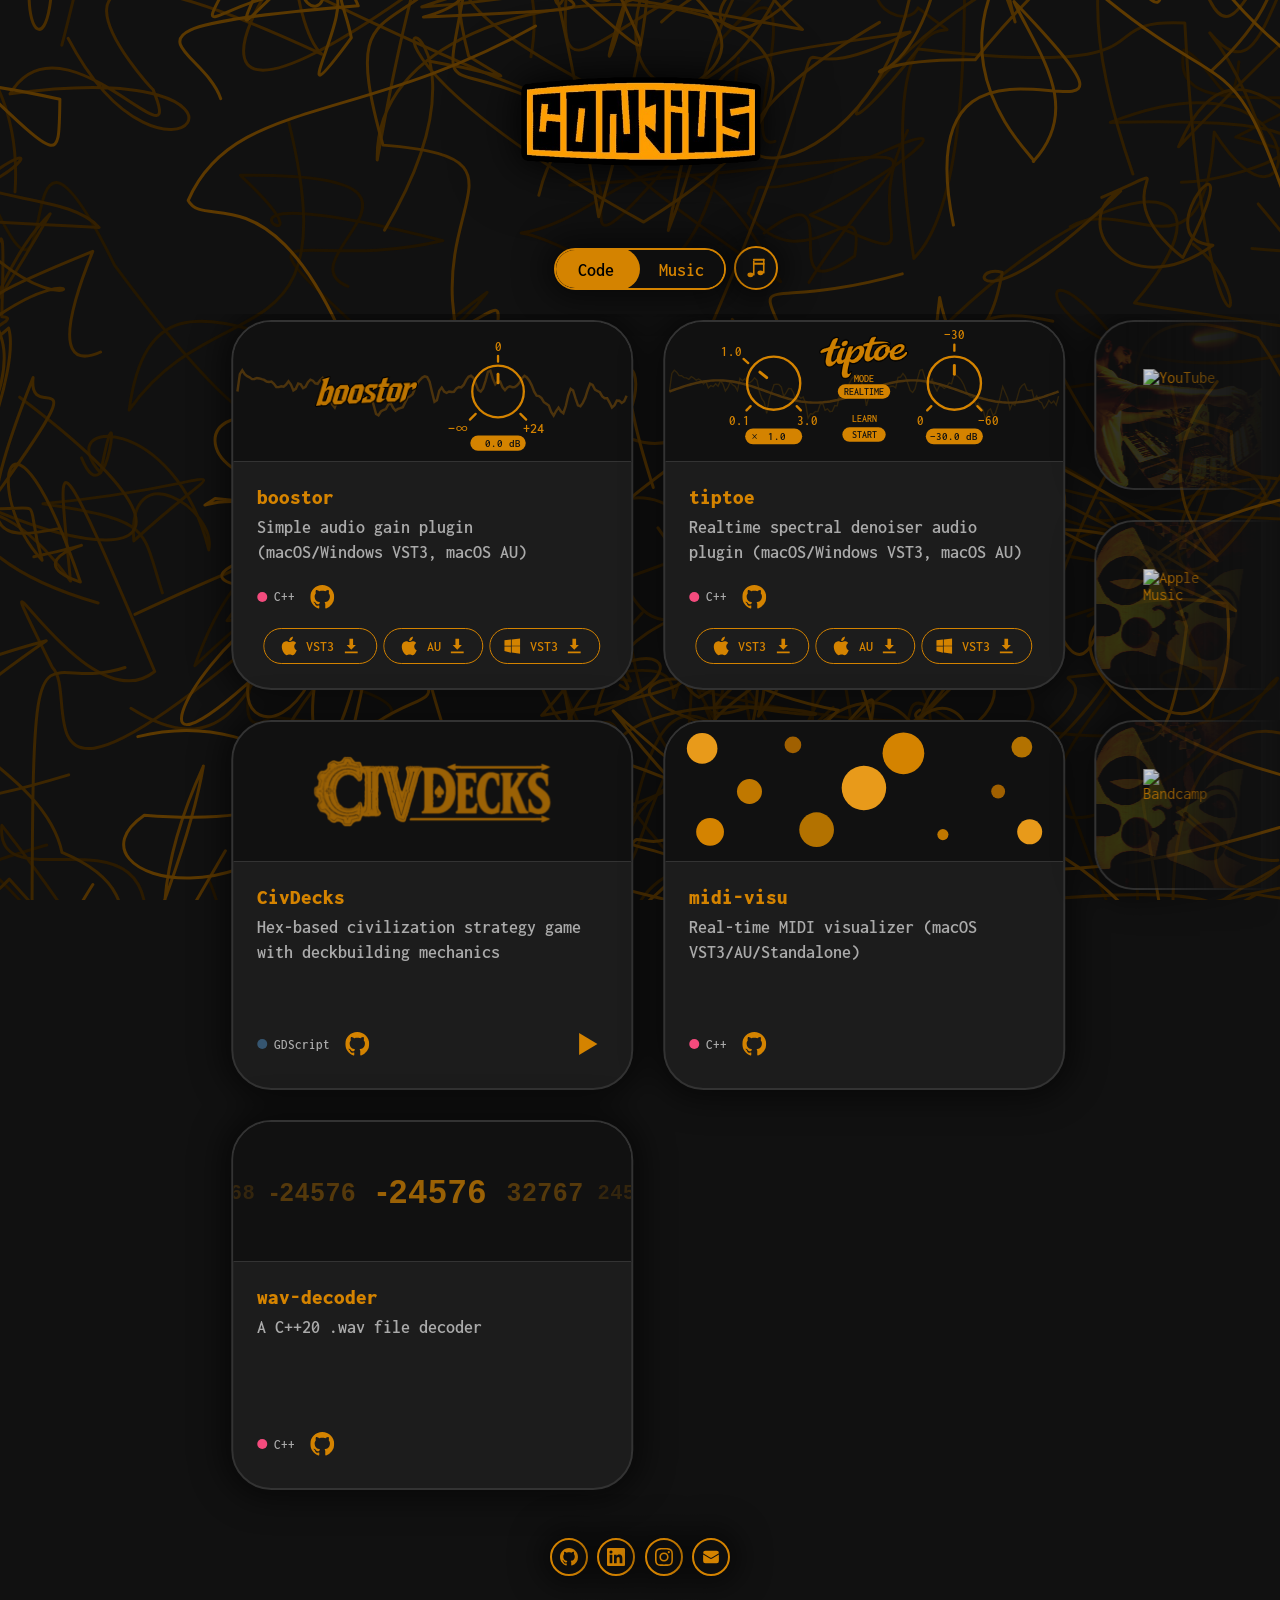
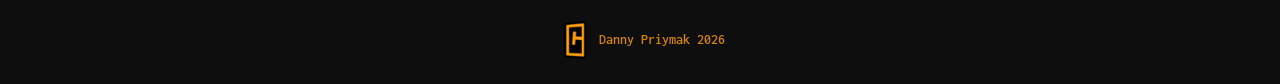
==== index.html @ 79f5fa82 "tiptoe card: logo up, MODE/LEARN pairs uniform smaller scale + ALL CAPS" ====
<!DOCTYPE html>
<html lang="en">
<head>
    <meta charset="UTF-8">
    <meta name="viewport" content="width=device-width, initial-scale=1.0">
    <title>Conjius</title>
    <link rel="preconnect" href="https://fonts.googleapis.com">
    <link rel="preconnect" href="https://fonts.gstatic.com" crossorigin>
    <link href="https://fonts.googleapis.com/css2?family=Inconsolata:wght@200;600&display=swap" rel="stylesheet">
    <link rel="stylesheet" href="style.css?v=196">
    <link rel="icon" href="favicon.ico" type="image/x-icon">
    <link rel="prefetch" href="art/a-weekend-in-june.jpg" as="image">
    <link rel="prefetch" href="art/this-guy-again.jpg" as="image">
    <link rel="prefetch" href="art/validation.jpg" as="image">
    <link rel="prefetch" href="art/the-alterglow.jpg" as="image">
</head>
<body>

    <!-- Audio player (self-hosted) -->

    <!-- Decorative background -->
    <div class="bg-art" aria-hidden="true">
        <canvas id="bg-canvas"></canvas>
    </div>

    <!-- Hero -->
    <header class="hero">
        <img src="img/conjius-avatar-transparent-bg.png" alt="Conjius" class="avatar">
    </header>

    <!-- Section Toggle -->
    <div class="toggle-row">
        <div class="toggle-gap" id="toggle-gap"></div>
        <div class="section-toggle" id="section-toggle">
            <button class="toggle-btn active" data-target="projects">Code</button>
            <button class="toggle-btn" data-target="music" style="padding-left:calc(1.25rem + 7px)">Music</button>
            <div class="toggle-dark-layer" id="toggle-dark-layer"><span>Code</span><span style="padding-left:7px">Music</span></div>
        </div>
        <div class="speaker-pill" id="speaker-pill">
            <button class="sp-icon" id="sp-icon" aria-label="Toggle player">
                <svg class="sp-note-icon" viewBox="0 0 24 24" fill="currentColor" stroke="none">
                    <ellipse cx="6.45" cy="18.85" rx="3" ry="2.3"/>
                    <ellipse cx="16.45" cy="16.85" rx="3" ry="2.3"/>
                    <rect x="8.95" y="4.85" width="1.6" height="14.5"/>
                    <rect x="18.95" y="2.85" width="1.6" height="14.5"/>
                    <rect x="8.95" y="2.85" width="11.6" height="2" rx="0.8"/>
                    <rect x="8.95" y="6.85" width="11.6" height="2" rx="0.8"/>
                </svg>
            </button>
            <div class="sp-controls">
                <div class="sp-art" id="sp-art">
                    <img id="sp-art-img" src="art/a-weekend-in-june.jpg" alt="" draggable="false">
                    <img id="sp-art-next" src="" alt="" class="sp-art-next" draggable="false">
                </div>
                <div class="sp-right">
                    <button class="sp-btn sp-close" id="sp-close" title="Close">
                        <svg width="12" height="12" viewBox="0 0 24 24" fill="none" stroke="currentColor" stroke-width="3" stroke-linecap="round"><line x1="4" y1="4" x2="20" y2="20"/><line x1="20" y1="4" x2="4" y2="20"/></svg>
                    </button>
                    <span class="sp-eq" id="sp-eq">
                        <span class="sp-eq-bar"></span>
                        <span class="sp-eq-bar"></span>
                        <span class="sp-eq-bar"></span>
                    </span>
                    <div class="sp-row sp-row-title">
                        <div class="sp-title-wrap" id="sp-title-wrap">
                            <span class="sp-title" id="sp-title">This Guy Again?</span>
                            <span class="sp-title sp-title-next" id="sp-title-next"></span>
                        </div>
                    </div>
                    <div class="sp-row sp-row-transport">
                        <button class="sp-btn sp-prev" id="sp-prev" title="Previous">
                            <svg width="34" height="34" viewBox="0 0 24 24" fill="currentColor"><path d="M6 6h2v12H6zm12 0l-8.5 6L18 18V6z"/></svg>
                        </button>
                        <button class="sp-btn sp-playpause" id="sp-playpause" title="Play/Pause">
                            <svg class="sp-play-icon" width="34" height="34" viewBox="0 0 24 24" fill="currentColor"><path d="M8 5v14l11-7z"/></svg>
                            <svg class="sp-pause-icon" width="34" height="34" viewBox="0 0 24 24" fill="currentColor" style="display:none"><path d="M6 19h4V5H6zm8-14v14h4V5z"/></svg>
                        </button>
                        <button class="sp-btn sp-next" id="sp-next" title="Next">
                            <svg width="34" height="34" viewBox="0 0 24 24" fill="currentColor"><path d="M6 18l8.5-6L6 6v12zM16 6v12h2V6h-2z"/></svg>
                        </button>
                    </div>
                    <div class="sp-row sp-row-volume">
                        <svg class="sp-vol-icon" id="sp-vol-icon-box" viewBox="0 0 24 24" fill="none" stroke="currentColor" stroke-width="2" stroke-linecap="round" stroke-linejoin="round" width="24" height="24">
                            <polygon points="11 5 6 9 2 9 2 15 6 15 11 19 11 5"/>
                            <line class="sp-x1" x1="23" y1="9" x2="17" y2="15"/>
                            <line class="sp-x2" x1="17" y1="9" x2="23" y2="15"/>
                            <path class="sp-wave1" d="M14.5 9.5a3.5 3.5 0 0 1 0 5"/>
                            <path class="sp-wave2" d="M17 7a7 7 0 0 1 0 10"/>
                            <path class="sp-wave3" d="M19.5 4.5a10.5 10.5 0 0 1 0 15"/>
                        </svg>
                        <div class="sp-slider" id="sp-slider">
                            <div class="sp-start-dot"></div>
                            <div class="sp-track-bg"></div>
                            <div class="sp-track-fill" id="sp-track-fill"></div>
                            <div class="sp-handle" id="sp-handle"></div>
                            <div class="sp-end-dot"></div>
                        </div>
                    </div>
                </div>
            </div>
        </div>
    </div>

    <div class="sections-fade" id="sections-fade">
    <div class="sections-wrapper" id="sections-wrapper">
    <div class="sections-track" id="sections-track">

    <!-- Projects (dynamically loaded from GitHub pinned repos) -->
    <section class="projects" id="projects-section">
        <div class="project-grid" id="projects-grid"></div>
    </section>

    <!-- Music & Videos -->
    <section class="music" id="music-section">
        <div class="project-grid">

            <a href="https://www.youtube.com/@conjius" target="_blank" rel="noopener" class="project-card">
                <div class="card-thumb card-thumb--icon"><img src="https://cdn.simpleicons.org/youtube/d48300" alt="YouTube" class="brand-icon"></div>
                <div class="project-info"><h3>YouTube</h3><p>Videos and live sets</p></div>
            </a>

            <a href="https://open.spotify.com/artist/0f9jIr7n3I2EvtdNce6JDB" target="_blank" rel="noopener" class="project-card">
                <div class="card-thumb card-thumb--icon"><img src="https://cdn.simpleicons.org/spotify/d48300" alt="Spotify" class="brand-icon"></div>
                <div class="project-info"><h3>Spotify</h3><p>Stream all releases</p></div>
            </a>

            <a href="https://music.apple.com/il/album/what-if-you-tried/1765325363" target="_blank" rel="noopener" class="project-card">
                <div class="card-thumb card-thumb--icon"><img src="https://cdn.simpleicons.org/applemusic/d48300" alt="Apple Music" class="brand-icon"></div>
                <div class="project-info"><h3>Apple Music</h3><p>Stream all releases</p></div>
            </a>

            <a href="https://music.youtube.com/channel/UC4XwLQrc3CT0jPac-w4WPxw" target="_blank" rel="noopener" class="project-card">
                <div class="card-thumb card-thumb--icon"><img src="https://cdn.simpleicons.org/youtubemusic/d48300" alt="YouTube Music" class="brand-icon"></div>
                <div class="project-info"><h3>YouTube Music</h3><p>Stream all releases</p></div>
            </a>

            <a href="https://conjius.bandcamp.com" target="_blank" rel="noopener" class="project-card">
                <div class="card-thumb card-thumb--icon"><img src="https://cdn.simpleicons.org/bandcamp/d48300" alt="Bandcamp" class="brand-icon"></div>
                <div class="project-info"><h3>Bandcamp</h3><p>Buy &amp; download</p></div>
            </a>

            <a href="https://www.soundcloud.com/conjius" target="_blank" rel="noopener" class="project-card">
                <div class="card-thumb card-thumb--icon"><img src="https://cdn.simpleicons.org/soundcloud/d48300" alt="SoundCloud" class="brand-icon"></div>
                <div class="project-info"><h3>SoundCloud</h3><p>Old B-Sides</p></div>
            </a>

        </div>
    </section>

    </div><!-- /sections-track -->
    </div><!-- /sections-wrapper -->
    </div><!-- /sections-fade -->

    <nav class="links footer-links">
            <a href="https://github.com/conjius-dp" target="_blank" rel="noopener" class="link-pill">
                <svg width="18" height="18" viewBox="0 0 24 24" fill="currentColor"><path d="M12 0C5.37 0 0 5.37 0 12c0 5.31 3.435 9.795 8.205 11.385.6.105.825-.255.825-.57 0-.285-.015-1.23-.015-2.235-3.015.555-3.795-.735-4.035-1.41-.135-.345-.72-1.41-1.23-1.695-.42-.225-1.02-.78-.015-.795.945-.015 1.62.87 1.845 1.23 1.08 1.815 2.805 1.305 3.495.99.105-.78.42-1.305.765-1.605-2.67-.3-5.46-1.335-5.46-5.925 0-1.305.465-2.385 1.23-3.225-.12-.3-.54-1.53.12-3.18 0 0 1.005-.315 3.3 1.23.96-.27 1.98-.405 3-.405s2.04.135 3 .405c2.295-1.56 3.3-1.23 3.3-1.23.66 1.65.24 2.88.12 3.18.765.84 1.23 1.905 1.23 3.225 0 4.605-2.805 5.625-5.475 5.925.435.375.81 1.095.81 2.22 0 1.605-.015 2.895-.015 3.3 0 .315.225.69.825.57A12.02 12.02 0 0024 12c0-6.63-5.37-12-12-12z"/></svg>
            </a>
            <a href="https://www.linkedin.com/in/danny-priymak-7a8138172/" target="_blank" rel="noopener" class="link-pill">
                <svg width="18" height="18" viewBox="0 0 24 24" fill="currentColor"><path d="M20.447 20.452h-3.554v-5.569c0-1.328-.027-3.037-1.852-3.037-1.853 0-2.136 1.445-2.136 2.939v5.667H9.351V9h3.414v1.561h.046c.477-.9 1.637-1.85 3.37-1.85 3.601 0 4.267 2.37 4.267 5.455v6.286zM5.337 7.433a2.062 2.062 0 01-2.063-2.065 2.064 2.064 0 112.063 2.065zm1.782 13.019H3.555V9h3.564v11.452zM22.225 0H1.771C.792 0 0 .774 0 1.729v20.542C0 23.227.792 24 1.771 24h20.451C23.2 24 24 23.227 24 22.271V1.729C24 .774 23.2 0 22.222 0h.003z"/></svg>
            </a>
            <a href="https://instagram.com/conjius" target="_blank" rel="noopener" class="link-pill">
                <svg width="18" height="18" viewBox="0 0 24 24" fill="currentColor"><path d="M12 2.163c3.204 0 3.584.012 4.85.07 3.252.148 4.771 1.691 4.919 4.919.058 1.265.069 1.645.069 4.849 0 3.205-.012 3.584-.069 4.849-.149 3.225-1.664 4.771-4.919 4.919-1.266.058-1.644.07-4.85.07-3.204 0-3.584-.012-4.849-.07-3.26-.149-4.771-1.699-4.919-4.92-.058-1.265-.07-1.644-.07-4.849 0-3.204.013-3.583.07-4.849.149-3.227 1.664-4.771 4.919-4.919 1.266-.057 1.645-.069 4.849-.069zM12 0C8.741 0 8.333.014 7.053.072 2.695.272.273 2.69.073 7.052.014 8.333 0 8.741 0 12c0 3.259.014 3.668.072 4.948.2 4.358 2.618 6.78 6.98 6.98C8.333 23.986 8.741 24 12 24c3.259 0 3.668-.014 4.948-.072 4.354-.2 6.782-2.618 6.979-6.98.059-1.28.073-1.689.073-4.948 0-3.259-.014-3.667-.072-4.947-.196-4.354-2.617-6.78-6.979-6.98C15.668.014 15.259 0 12 0zm0 5.838a6.162 6.162 0 100 12.324 6.162 6.162 0 000-12.324zM12 16a4 4 0 110-8 4 4 0 010 8zm6.406-11.845a1.44 1.44 0 100 2.881 1.44 1.44 0 000-2.881z"/></svg>
            </a>
            <a href="mailto:dannypriymak@gmail.com" class="link-pill">
                <svg width="18" height="18" viewBox="0 0 24 24" fill="currentColor"><path d="M1.5 8.67v8.58a3 3 0 003 3h15a3 3 0 003-3V8.67l-8.928 5.493a3 3 0 01-3.144 0L1.5 8.67z"/><path d="M22.5 6.908V6.75a3 3 0 00-3-3h-15a3 3 0 00-3 3v.158l9.714 5.978a1.5 1.5 0 001.572 0L22.5 6.908z"/></svg>
            </a>
        </nav>

    <footer>
        <div class="footer-brand"><img src="favicon.ico" alt="" class="footer-logo"><span class="footer-text">Danny Priymak 2026</span></div>
    </footer>

    <script>
    // Mobile detection: touch device with share API support
    window._isMobile = ('ontouchstart' in window || navigator.maxTouchPoints > 0) && !!navigator.share;

    // Share handler — track touch start/end to distinguish tap vs swipe
    var _shareTouchStart = null;
    document.addEventListener('touchstart', function(e) {
        var btn = e.target.closest('.share-btn');
        if (btn) {
            _shareTouchStart = { x: e.touches[0].clientX, y: e.touches[0].clientY };
        } else {
            _shareTouchStart = null;
        }
    }, { passive: true });

    document.addEventListener('touchend', function(e) {
        if (!_shareTouchStart) return;
        var btn = e.target.closest('.share-btn');
        if (!btn) { _shareTouchStart = null; return; }
        var end = e.changedTouches[0];
        var dx = Math.abs(end.clientX - _shareTouchStart.x);
        var dy = Math.abs(end.clientY - _shareTouchStart.y);
        _shareTouchStart = null;
        // If finger moved more than 10px, it's a swipe — let scroll happen
        if (dx > 10 || dy > 10) return;
        e.preventDefault();
        btn.classList.add('tapped');
        setTimeout(function() { btn.classList.remove('tapped'); }, 200);
        var url = btn.getAttribute('data-url');
        var name = btn.getAttribute('data-name');
        var format = btn.getAttribute('data-format');
        var isWindows = format.indexOf('Windows') !== -1;
        var platform = isWindows ? 'Windows' : 'macOS';
        var pluginFormat = isWindows ? format.replace('Windows ', '') : format;
        navigator.share({
            title: name + ' ' + pluginFormat + ' for ' + platform,
            text: 'Check out the ' + name + ' audio ' + pluginFormat + ' plugin for ' + platform,
            url: url
        }).catch(function() {});
    }, { passive: false });

    var GH_USER = 'conjius-dp';
    var GH_ICON = '<svg width="28" height="28" viewBox="0 0 24 24" fill="currentColor"><path d="M12 0C5.37 0 0 5.37 0 12c0 5.31 3.435 9.795 8.205 11.385.6.105.825-.255.825-.57 0-.285-.015-1.23-.015-2.235-3.015.555-3.795-.735-4.035-1.41-.135-.345-.72-1.41-1.23-1.695-.42-.225-1.02-.78-.015-.795.945-.015 1.62.87 1.845 1.23 1.08 1.815 2.805 1.305 3.495.99.105-.78.42-1.305.765-1.605-2.67-.3-5.46-1.335-5.46-5.925 0-1.305.465-2.385 1.23-3.225-.12-.3-.54-1.53.12-3.18 0 0 1.005-.315 3.3 1.23.96-.27 1.98-.405 3-.405s2.04.135 3 .405c2.295-1.56 3.3-1.23 3.3-1.23.66 1.65.24 2.88.12 3.18.765.84 1.23 1.905 1.23 3.225 0 4.605-2.805 5.625-5.475 5.925.435.375.81 1.095.81 2.22 0 1.605-.015 2.895-.015 3.3 0 .315.225.69.825.57A12.02 12.02 0 0024 12c0-6.63-5.37-12-12-12z"/></svg>';
    var DEMO_ICON = '<svg width="28" height="28" viewBox="0 0 24 24" fill="currentColor"><path d="M14 3v2h3.59l-9.83 9.83 1.41 1.41L19 6.41V10h2V3h-7zM5 5a2 2 0 00-2 2v12a2 2 0 002 2h12a2 2 0 002-2v-7h-2v7H5V7h7V5H5z"/></svg>';

    var LANG_COLORS = {
        'C++': '#f34b7d', 'GDScript': '#355570', 'Python': '#3572A5',
        'JavaScript': '#f1e05a', 'TypeScript': '#3178c6', 'Rust': '#dea584',
        'Go': '#00ADD8', 'Java': '#b07219', 'C#': '#178600', 'HTML': '#e34c26',
        'CSS': '#563d7c', 'Shell': '#89e051', 'Swift': '#F05138'
    };

    // custom SVG thumbnails for repos that don't have a social image
    var CUSTOM_THUMBS = {
        'CivDecks': '<div class="card-thumb" style="background:#111"><img class="civdecks-logo" src="img/logo-civdecks.png" alt="CivDecks" style="width:60%;height:auto;object-fit:contain"></div>',
        'wav-decoder': '<div class="card-thumb"><svg class="wav-decoder-svg" viewBox="0 0 400 200" preserveAspectRatio="xMidYMid slice" xmlns="http://www.w3.org/2000/svg"><rect x="-200" y="-200" width="800" height="600" fill="#111"/><g class="wav-numbers"></g></svg></div>',
        'midi-visu': '<div class="card-thumb"><svg class="midi-visu-svg" viewBox="0 0 500 200" xmlns="http://www.w3.org/2000/svg" style="opacity:0;transition:opacity 0.3s ease"><rect width="500" height="200" fill="#111"/><circle cx="45" cy="38" r="22" fill="#e89a1a"/><circle cx="160" cy="33" r="12" fill="#a06000"/><circle cx="300" cy="45" r="30" fill="#d48300"/><circle cx="450" cy="36" r="15" fill="#b37200"/><circle cx="105" cy="100" r="18" fill="#c07800"/><circle cx="250" cy="95" r="32" fill="#e89a1a"/><circle cx="420" cy="100" r="10" fill="#a06000"/><circle cx="55" cy="158" r="20" fill="#d48300"/><circle cx="190" cy="155" r="25" fill="#b37200"/><circle cx="350" cy="162" r="8" fill="#c07800"/><circle cx="460" cy="158" r="18" fill="#e89a1a"/></svg></div>',
        'boostor': '<div class="card-thumb"><svg viewBox="0 0 570 200" xmlns="http://www.w3.org/2000/svg"><rect width="570" height="200" fill="#111"/><g opacity="0.3"><path id="boostor-wave-noisy" d="" fill="none" stroke="#d48300" stroke-width="3.5"/></g><image href="img/boostor-logo.png" x="114" y="75" width="152" height="50" preserveAspectRatio="xMidYMid meet"/><g transform="translate(380,100) scale(0.825)"><circle cx="0" cy="0" r="45" fill="none" stroke="#d48300" stroke-width="4"/><g id="boostor-ind" class="knob-indicator" style="transform-origin:0 0;transform:rotate(180deg)"><line x1="0" y1="15" x2="0" y2="30" stroke="#d48300" stroke-width="5" stroke-linecap="round"/></g><line x1="-39" y1="39" x2="-49" y2="49" stroke="#d48300" stroke-width="4" stroke-linecap="round"/><line x1="39" y1="39" x2="49" y2="49" stroke="#d48300" stroke-width="4" stroke-linecap="round"/><line x1="0" y1="-52" x2="0" y2="-62" stroke="#d48300" stroke-width="4" stroke-linecap="round"/><text x="-75" y="72" text-anchor="end" dominant-baseline="auto" fill="#d48300" font-family="Inconsolata,monospace" font-size="24" font-weight="600">\u2212</text><text x="-74" y="74" text-anchor="start" dominant-baseline="auto" fill="#d48300" font-family="Inconsolata,monospace" font-size="40" font-weight="300" transform="translate(0,74) scale(1,0.83) translate(0,-74)">\u221e</text><text x="62" y="72" text-anchor="middle" dominant-baseline="auto" fill="#d48300" font-family="Inconsolata,monospace" font-size="24" font-weight="600">+24</text><text x="0" y="-70" text-anchor="middle" dominant-baseline="auto" fill="#d48300" font-family="Inconsolata,monospace" font-size="22" font-weight="600">0</text><g transform="translate(0,90) scale(0.833) translate(0,-76)"><rect class="knob-pill" x="-58" y="60" width="116" height="32" rx="16" ry="16" fill="#d48300"/><text id="boostor-sign" x="-46" y="76" text-anchor="start" dominant-baseline="central" fill="#111" font-family="Inconsolata,monospace" font-size="22" font-weight="600">+</text><text id="boostor-val" x="-28" y="76" text-anchor="start" dominant-baseline="central" fill="#111" font-family="Inconsolata,monospace" font-size="22" font-weight="600">0.0</text><text x="48" y="76" text-anchor="end" dominant-baseline="central" fill="#111" font-family="Inconsolata,monospace" font-size="22" font-weight="600">dB</text></g></g></svg></div>',
        'tiptoe': (function() {
            // Wider viewBox to match card aspect ratio (~2.85:1) so content fills edge to edge
            var vw = 570, vh = 200;
            var pts = 160, x0 = 5, x1 = 565, w = x1 - x0, cy = 100, amp = 16;
            var noisy = 'M', clean = 'M';
            for (var i = 0; i <= pts; i++) {
                var t = i / pts;
                var x = (x0 + t * w).toFixed(1);
                var s = Math.sin(t * Math.PI * 4) * amp;
                clean += (i ? ' L' : '') + x + ',' + (cy - s).toFixed(1);
                var n = s + Math.sin(t*Math.PI*9.3)*amp*0.5 + Math.sin(t*Math.PI*14)*amp*0.6 + Math.sin(t*Math.PI*22)*amp*0.4 + Math.sin(t*Math.PI*31)*amp*0.35 + Math.sin(t*Math.PI*38)*amp*0.3 + Math.sin(t*Math.PI*47)*amp*0.24 + Math.sin(t*Math.PI*54)*amp*0.2 + Math.sin(t*Math.PI*66)*amp*0.16 + Math.sin(t*Math.PI*78)*amp*0.14 + Math.sin(t*Math.PI*93)*amp*0.1 + Math.sin(t*Math.PI*110)*amp*0.08 + Math.sin(t*Math.PI*134)*amp*0.12 + Math.sin(t*Math.PI*157)*amp*0.1 + Math.sin(t*Math.PI*189)*amp*0.09 + Math.sin(t*Math.PI*223)*amp*0.07 + Math.sin(t*Math.PI*271)*amp*0.06 + Math.sin(t*Math.PI*320)*amp*0.05;
                noisy += (i ? ' L' : '') + x + ',' + (cy - n).toFixed(1);
            }
            // Tick line helper — compute (x,y) at a given knob angle in degrees
            // angle 0 = straight down, clockwise. Returns inner→outer line coords.
            function tickLine(angleDeg, r1, r2) {
                var rad = angleDeg * Math.PI / 180;
                var sx = -Math.sin(rad), cy2 = Math.cos(rad);
                return 'x1="' + (sx*r1).toFixed(0) + '" y1="' + (cy2*r1).toFixed(0) + '" x2="' + (sx*r2).toFixed(0) + '" y2="' + (cy2*r2).toFixed(0) + '"';
            }
            function tickText(angleDeg, r, label, anchor, dx, dy) {
                var rad = angleDeg * Math.PI / 180;
                var tx = -Math.sin(rad) * r + (dx || 0), ty = Math.cos(rad) * r + (dy || 0);
                return '<text x="' + tx.toFixed(0) + '" y="' + (ty + 6).toFixed(0) + '" text-anchor="' + (anchor || 'middle') + '" fill="#d48300" font-family="Inconsolata,monospace" font-size="22" font-weight="600">' + label + '</text>';
            }
            // Sensitivity knob — ticks at 45° (min 0.1), 315° (max 3.0),
            // and ~128.7° (1.0 default). The mid-tick angle is derived from
            // the new range: (1.0 - 0.1) / (3.0 - 0.1) = 0.3103 → knob
            // angle 45 + 0.3103 * 270 ≈ 128.8°.
            var sensMidAngle = 45 + ((1.0 - 0.1) / (3.0 - 0.1)) * 270;
            var threshKnob = '<g transform="translate(155,88) scale(0.85)">' +
                '<circle cx="0" cy="0" r="45" fill="none" stroke="#d48300" stroke-width="4"/>' +
                '<g id="tiptoe-thresh-ind" class="knob-indicator" style="transform-origin:0 0;transform:rotate(' + sensMidAngle.toFixed(1) + 'deg)">' +
                    '<line x1="0" y1="15" x2="0" y2="30" stroke="#d48300" stroke-width="5" stroke-linecap="round"/>' +
                '</g>' +
                '<line ' + tickLine(45, 55, 65) + ' stroke="#d48300" stroke-width="4" stroke-linecap="round"/>' +
                '<line ' + tickLine(315, 55, 65) + ' stroke="#d48300" stroke-width="4" stroke-linecap="round"/>' +
                '<line ' + tickLine(sensMidAngle, 55, 65) + ' stroke="#d48300" stroke-width="4" stroke-linecap="round"/>' +
                tickText(45, 80, '0.1', 'middle', 0, 8) +
                tickText(315, 80, '3.0', 'middle', 0, 8) +
                tickText(sensMidAngle, 80, '1.0', 'start', -28, -2) +
                '<g transform="translate(0,90) scale(0.833) translate(0,-76)">' +
                    '<rect class="knob-pill" x="-58" y="60" width="116" height="32" rx="16" ry="16" fill="#d48300"/>' +
                    '<text x="-46" y="76" text-anchor="start" dominant-baseline="central" fill="#111" font-family="Inconsolata,monospace" font-size="28" font-weight="300">\u00d7</text>' +
                    '<text id="tiptoe-thresh-val" x="6" y="76" text-anchor="middle" dominant-baseline="central" fill="#111" font-family="Inconsolata,monospace" font-size="22" font-weight="600">1.0</text>' +
                '</g>' +
            '</g>';
            // Reduction knob — inverted direction. Ticks at 45° (leftmost = 0,
            // no reduction), 315° (rightmost = -60, max reduction),
            // 180° (-30 default/mid). "Turn right to cut more".
            var reducKnob = '<g transform="translate(415,88) scale(0.85)">' +
                '<circle cx="0" cy="0" r="45" fill="none" stroke="#d48300" stroke-width="4"/>' +
                '<g id="tiptoe-reduc-ind" class="knob-indicator" style="transform-origin:0 0;transform:rotate(180deg)">' +
                    '<line x1="0" y1="15" x2="0" y2="30" stroke="#d48300" stroke-width="5" stroke-linecap="round"/>' +
                '</g>' +
                '<line ' + tickLine(45, 55, 65) + ' stroke="#d48300" stroke-width="4" stroke-linecap="round"/>' +
                '<line ' + tickLine(315, 55, 65) + ' stroke="#d48300" stroke-width="4" stroke-linecap="round"/>' +
                '<line ' + tickLine(180, 55, 65) + ' stroke="#d48300" stroke-width="4" stroke-linecap="round"/>' +
                tickText(45, 80, '0', 'middle', 0, 8) +
                tickText(315, 80, '\u221260', 'middle', 0, 8) +
                tickText(180, 80, '\u221230', 'middle') +
                '<g transform="translate(0,90) scale(0.833) translate(0,-76)">' +
                    '<rect class="knob-pill" x="-58" y="60" width="116" height="32" rx="16" ry="16" fill="#d48300"/>' +
                    '<text id="tiptoe-reduc-val" x="0" y="76" text-anchor="middle" dominant-baseline="central" fill="#111" font-family="Inconsolata,monospace" font-size="22" font-weight="600">\u221230.0 dB</text>' +
                '</g>' +
            '</g>';
            // Mode label + pill — above the Learn pair, matches the in-plugin
            // MODE button (toggles Realtime ↔ HQ; Realtime is the default).
            var modePill = '<g transform="translate(285,100) scale(0.65)">' +
                '<text x="0" y="-22" text-anchor="middle" dominant-baseline="auto" fill="#d48300" font-family="Inconsolata,monospace" font-size="22" font-weight="600">MODE</text>' +
                '<rect x="-58" y="-16" width="116" height="32" rx="16" ry="16" fill="#d48300"/>' +
                '<text x="0" y="0" text-anchor="middle" dominant-baseline="central" fill="#111" font-family="Inconsolata,monospace" font-size="22" font-weight="600">REALTIME</text>' +
            '</g>';
            // Learn label + Start pill — centered between knobs, near bottom.
            // Includes hidden overlay elements for the hover cycle: "Learning..." + Stop pill.
            var learnPill = '<g transform="translate(285,162) scale(0.65)">' +
                // Learn / Learning text pair
                '<text id="tiptoe-learn-text" x="0" y="-28" text-anchor="middle" dominant-baseline="auto" fill="#d48300" font-family="Inconsolata,monospace" font-size="22" font-weight="600">LEARN</text>' +
                '<text id="tiptoe-learning-text" x="-12" y="-28" text-anchor="middle" dominant-baseline="auto" fill="#d48300" font-family="Inconsolata,monospace" font-size="22" font-weight="600" opacity="0">LEARNING</text>' +
                // Three animated dots
                '<text id="tiptoe-dot-0" x="36" y="-28" text-anchor="start" dominant-baseline="auto" fill="#d48300" font-family="Inconsolata,monospace" font-size="22" font-weight="600" opacity="0">.</text>' +
                '<text id="tiptoe-dot-1" x="41" y="-28" text-anchor="start" dominant-baseline="auto" fill="#d48300" font-family="Inconsolata,monospace" font-size="22" font-weight="600" opacity="0">.</text>' +
                '<text id="tiptoe-dot-2" x="46" y="-28" text-anchor="start" dominant-baseline="auto" fill="#d48300" font-family="Inconsolata,monospace" font-size="22" font-weight="600" opacity="0">.</text>' +
                // Button background: filled pill (Start) + outlined pill (Stop, hidden by default)
                '<rect id="tiptoe-pill-fill" class="knob-pill" x="-48" y="-16" width="96" height="32" rx="16" ry="16" fill="#d48300"/>' +
                '<rect id="tiptoe-pill-stroke" x="-47" y="-15" width="94" height="30" rx="15" ry="15" fill="none" stroke="#d48300" stroke-width="2.5" opacity="0"/>' +
                // Button text: Start (default) + Stop (hidden by default)
                '<text id="tiptoe-start-text" x="0" y="0" text-anchor="middle" dominant-baseline="central" fill="#111" font-family="Inconsolata,monospace" font-size="22" font-weight="600">START</text>' +
                '<text id="tiptoe-stop-text" x="0" y="0" text-anchor="middle" dominant-baseline="central" fill="#d48300" font-family="Inconsolata,monospace" font-size="22" font-weight="600" opacity="0">STOP</text>' +
            '</g>';
            // Title logo — static, drawn on top of everything (no animation)
            var titleImg = '<image href="img/tiptoe-logo.png" x="215" y="12" width="140" height="75" preserveAspectRatio="xMidYMid meet"/>';
            var svg = '<div class="card-thumb"><svg viewBox="0 0 ' + vw + ' ' + vh + '" xmlns="http://www.w3.org/2000/svg">' +
                '<rect width="' + vw + '" height="' + vh + '" fill="#111"/>' +
                '<g opacity="0.3"><path class="tiptoe-noisy" d="' + noisy + '" fill="none" stroke="#7a5200" stroke-width="2"/>' +
                '<path class="tiptoe-clean" d="' + clean + '" fill="none" stroke="#d48300" stroke-width="3.5"/></g>' +
                threshKnob + learnPill + reducKnob + modePill + titleImg +
            '</svg></div>';
            return svg;
        })()
    };

    // swipe system: progress 0 = code, 1 = music
    var progress = 0;
    var track = document.getElementById('sections-track');
    var toggle = document.getElementById('section-toggle');
    var togglePill = toggle.querySelector('::before'); // driven via style
    var btns = document.querySelectorAll('.toggle-btn');
    var wrapper = document.getElementById('sections-wrapper');
    var animFrame = null;
    var scrollCoasting = false;
    var coastStoppedFast = false;

    // stop scroll coasting on any touch or click; remember if it was fast
    document.addEventListener('touchstart', function() {
        coastStoppedFast = scrollCoasting;
        scrollCoasting = false;
    }, true);
    document.addEventListener('mousedown', function() {
        coastStoppedFast = scrollCoasting;
        scrollCoasting = false;
    }, true);
    // block link clicks if coast was stopped by this tap
    document.addEventListener('click', function(e) {
        if (coastStoppedFast && e.target.closest('a')) {
            e.preventDefault();
            e.stopPropagation();
            coastStoppedFast = false;
        }
    }, true);

    var PEEK = 0.9; // percentage of track width to peek — centers grid gap on screen

    var darkLayer = document.getElementById('toggle-dark-layer');
    var speakerPill = document.getElementById('speaker-pill');

    // Position speaker pill right of toggle with card-gap spacing
    function positionSpeakerPill() {
        if (speakerPill.classList.contains('open') || speakerPill.classList.contains('phase-move') || speakerPill.classList.contains('phase-center') || speakerPill.classList.contains('phase-expand')) return;
        var toggleRect = toggle.getBoundingClientRect();
        var rowRect = toggle.parentElement.getBoundingClientRect();
        var cardGap = parseFloat(getComputedStyle(document.documentElement).getPropertyValue('--card-gap')) || 30;
        var gap = window.innerWidth > 600 ? cardGap / 4 : cardGap / 2;
        var left = toggleRect.right - rowRect.left + gap;
        speakerPill.style.left = left + 'px';
    }
    positionSpeakerPill();
    window.addEventListener('resize', positionSpeakerPill);

    var pendingSeek = true; // shared seek flag for mobile first-play fix

    // Speaker pill open/close + volume slider
    (function() {
        var pill = document.getElementById('speaker-pill');
        var icon = document.getElementById('sp-icon');
        var slider = document.getElementById('sp-slider');
        var fill = document.getElementById('sp-track-fill');
        var handle = document.getElementById('sp-handle');
        var volSvg = pill.querySelector('.sp-vol-icon');
        var x1 = volSvg.querySelector('.sp-x1');
        var x2 = volSvg.querySelector('.sp-x2');
        var wave1 = volSvg.querySelector('.sp-wave1');
        var wave2 = volSvg.querySelector('.sp-wave2');
        var wave3 = volSvg.querySelector('.sp-wave3');
        var volume = 0;
        var hasUnmuted = false;
        var prevVolume = 0.5;

        function setVolume(v) {
            volume = Math.max(0, Math.min(1, v));
            if (volume > 0) prevVolume = volume;
            var pct = (volume * 100).toFixed(1) + '%';
            fill.style.width = pct;
            handle.style.left = pct;
            var isMute = volume === 0;
            x1.style.opacity = isMute ? '1' : '0';
            x2.style.opacity = isMute ? '1' : '0';
            wave1.style.opacity = volume > 0 ? '1' : '0';
            wave2.style.opacity = volume > 0.33 ? '1' : '0';
            wave3.style.opacity = volume > 0.66 ? '1' : '0';
        }

        // stop all pointer events from bubbling to the toggle drag system
        pill.addEventListener('pointerdown', function(e) { e.stopPropagation(); });
        pill.addEventListener('pointermove', function(e) { e.stopPropagation(); });
        pill.addEventListener('pointerup', function(e) { e.stopPropagation(); });

        var toggleGap = document.getElementById('toggle-gap');
        var toggleRow = pill.closest('.toggle-row');

        var savedLeft = '';
        var pillAnimating = false;

        // Measure pill width once based on longest title, cache it
        var pillFixedWidth = 0;
        function measurePillWidth() {
            if (!pill.classList.contains('open')) return;
            if (pillFixedWidth > 0) {
                pill.style.setProperty('--pill-w', pillFixedWidth + 'px');
                return;
            }
            var titleWrap = document.getElementById('sp-title-wrap');
            var rightEl = pill.querySelector('.sp-right');
            var origText = titleEl.textContent;
            // Temporarily widen and hide art to measure right section
            pill.style.setProperty('--pill-w', '9999px');
            pill.style.setProperty('--art-size', '0px');
            pill.offsetWidth;
            // Find widest title
            var maxTitleW = 0;
            for (var i = 0; i < tracks.length; i++) {
                titleEl.textContent = tracks[i].title;
                pill.offsetWidth;
                var tw = titleWrap.scrollWidth;
                if (tw > maxTitleW) maxTitleW = tw;
            }
            titleEl.textContent = origText;
            pill.offsetWidth;
            // Measure right section height
            var rightH = rightEl.offsetHeight;
            var artSize = rightH;
            pill.style.setProperty('--art-size', artSize + 'px');
            // right section: max title + padding(20*2) + close btn(28) + border(4)
            var rightW = Math.max(160, maxTitleW + 20 + 20 + 28 + 4);
            pillFixedWidth = rightW + artSize;
            // Desktop: widen box by 1.2x for breathing room
            if (window.innerWidth > 600) pillFixedWidth = Math.round(pillFixedWidth * 1.2);
            pill.style.setProperty('--pill-w', pillFixedWidth + 'px');
        }

        function pillOpen(skipPlay) {
            if (pillAnimating || pill.classList.contains('open')) return;
            pillAnimating = true;
            savedLeft = pill.style.left;

            // spacing = gap between pill bottom and toggle top (matches toggle-row margins)
            var spacing = 24;
            var toggleEl = document.getElementById('section-toggle');
            var toggleH = toggleEl.offsetHeight;
            // Measure open pill height
            pill.classList.add('open');
            measurePillWidth();
            var openH = pill.offsetHeight;
            pill.classList.remove('open');
            pill.offsetWidth;
            // Gap = pill height + spacing below pill
            // Pill sits flush at gap top so tagline↔pill = toggle-row top margin (24px)
            var gapH = openH + spacing;
            toggleGap.style.setProperty('--gap-h', gapH + 'px');

            // upY positions pill top at gap top (bottom:0 is at toggle-row bottom)
            // toggle-row bottom to gap top = gapH + toggleH, minus openH for pill top
            var upY = toggleH + spacing;
            // For the circle phase, center it vertically in the gap
            var closedH = pill.offsetHeight;
            var upYCircle = toggleH + gapH / 2 - closedH / 2;

            // Phase 1: grow gap + move circle to top of gap
            pill.classList.add('phase-move');
            toggleGap.classList.add('expanding');
            pill.style.transform = 'translateY(-' + upYCircle + 'px)';

            // Phase 2: slide to center horizontally
            setTimeout(function() {
                pill.classList.remove('phase-move');
                pill.classList.add('phase-center');
                pill.style.left = '50%';
                pill.style.transform = 'translate(-50%, -' + upYCircle + 'px)';

                // Phase 3: expand pill (width, height, and Y adjust)
                setTimeout(function() {
                    pill.classList.remove('phase-center');
                    pill.classList.add('phase-expand');
                    pill.style.height = openH + 'px';
                    pill.style.transform = 'translate(-50%, -' + upY + 'px)';
                    pill.classList.add('open');
                    measurePillWidth();
                    if (!skipPlay) {
                        // Open = unmute + play
                        if (!hasUnmuted) { hasUnmuted = true; setVolume(0.5); }
                        else { setVolume(prevVolume); }
                        audioIsPlaying = true;
                        pendingSeek = true;
                        var startInterval = trackIntervals[currentTrack];
                        if (startInterval && startInterval.start) audio.currentTime = startInterval.start / 1000;
                        audio.play();
                    } else {
                        if (!hasUnmuted) { hasUnmuted = true; setVolume(0.5); }
                        else { setVolume(prevVolume); }
                        updatePlayPauseIcon();
                    }
                    setTimeout(function() {
                        pill.classList.remove('phase-expand');
                        pill.style.height = '';
                        pillAnimating = false;
                    }, 350);
                }, 280);
            }, 280);
        }

        // Expose for hash route
        window._pillOpenPaused = function() { pillOpen(true); };

        function pillClose() {
            if (pillAnimating || !pill.classList.contains('open')) return;
            pillAnimating = true;
            // Close = pause + mute
            audio.pause();
            audioIsPlaying = false;
            setVolume(0);
            document.title = 'Conjius';
            updatePlayPauseIcon();

            var spacing = 24;
            var toggleEl = document.getElementById('section-toggle');
            var toggleH = toggleEl.offsetHeight;
            var openH = pill.offsetHeight;
            var gapH = openH + spacing;
            var closedH = window.innerWidth <= 600 ? 43 : 44;
            var upYCircle = toggleH + gapH / 2 - closedH / 2;

            // Phase 1: collapse to circle (width, height, Y to gap center)
            pill.style.height = openH + 'px';
            pill.offsetWidth;
            pill.classList.add('phase-expand');
            pill.classList.remove('open');
            pill.style.height = '';
            pill.style.transform = 'translate(-50%, -' + upYCircle + 'px)';

            // Phase 2: slide back to original horizontal position
            setTimeout(function() {
                pill.classList.remove('phase-expand');
                pill.classList.add('phase-center');
                pill.style.left = savedLeft;
                pill.style.transform = 'translateY(-' + upYCircle + 'px)';

                // Phase 3: move back down + collapse gap
                setTimeout(function() {
                    pill.classList.remove('phase-center');
                    pill.classList.add('phase-move');
                    pill.style.transform = '';
                    toggleGap.classList.remove('expanding');

                    setTimeout(function() {
                        pill.classList.remove('phase-move');
                        pillAnimating = false;
                    }, 280);
                }, 280);
            }, 350);
        }

        icon.addEventListener('click', function(e) {
            e.stopPropagation();
            if (!pill.classList.contains('open')) {
                pillOpen();
            }
        });

        pill.addEventListener('click', function(e) {
            e.stopPropagation();
            if (e.target === pill && !pill.classList.contains('open')) {
                pillOpen();
            }
        });

        // ── Transport buttons ──
        var playPauseBtn = document.getElementById('sp-playpause');
        var prevBtn = document.getElementById('sp-prev');
        var nextBtn = document.getElementById('sp-next');
        var closeBtn = document.getElementById('sp-close');

        function updatePlayPauseIcon() {
            if (audioIsPlaying) {
                playPauseBtn.classList.add('playing');
            } else {
                playPauseBtn.classList.remove('playing');
            }
        }

        playPauseBtn.addEventListener('click', function(e) {
            e.stopPropagation();
            if (audioIsPlaying) {
                audio.pause();
            } else {
                audioIsPlaying = true;
                audio.play();
            }
            updatePlayPauseIcon();
        });

        prevBtn.addEventListener('click', function(e) {
            e.stopPropagation();
            skipTrack(-1);
        });

        nextBtn.addEventListener('click', function(e) {
            e.stopPropagation();
            skipTrack(1);
        });

        closeBtn.addEventListener('click', function(e) {
            e.stopPropagation();
            pillClose();
        });

        // slider drag
        var dragging = false;
        var dragStartY = 0;
        var scrollLocked = false;
        function sliderPos(e) {
            var rect = slider.getBoundingClientRect();
            var x = (e.touches ? e.touches[0].clientX : e.clientX) - rect.left;
            setVolume(x / rect.width);
        }
        function onDown(e) {
            e.stopPropagation();
            dragging = true;
            scrollLocked = true;
            dragStartY = e.touches ? e.touches[0].clientY : e.clientY;
            slider.classList.add('dragging');
            sliderPos(e);
        }
        function onMove(e) {
            if (!dragging) return;
            sliderPos(e);
        }
        function onUp() { dragging = false; scrollLocked = false; slider.classList.remove('dragging'); }

        slider.addEventListener('mousedown', onDown);
        handle.addEventListener('mousedown', onDown);
        document.addEventListener('mousemove', onMove);
        document.addEventListener('mouseup', onUp);
        slider.addEventListener('touchstart', function(e) { onDown(e); }, { passive: true });
        handle.addEventListener('touchstart', function(e) { e.stopPropagation(); onDown(e); }, { passive: true });
        document.addEventListener('touchmove', function(e) {
            if (!dragging) return;
            sliderPos(e);
            // Block scroll unless vertical movement exceeds 100px
            if (scrollLocked) {
                var dy = Math.abs((e.touches ? e.touches[0].clientY : e.clientY) - dragStartY);
                if (dy > 100) { scrollLocked = false; return; }
                e.preventDefault();
            }
        }, { passive: false });
        document.addEventListener('touchend', onUp);

        setVolume(volume);

        // ── Speaker icon click to mute/unmute ──
        var volIconBtn = document.getElementById('sp-vol-icon-box');
        volIconBtn.addEventListener('click', function(e) {
            e.stopPropagation();
            if (volume > 0) { setVolume(0); }
            else { setVolume(prevVolume || 0.5); }
        });

        // ── Title swipe to skip tracks ──
        var titleWrap = document.getElementById('sp-title-wrap');
        var titleEl = document.getElementById('sp-title');
        var swipeStartX = 0;
        var swiping = false;
        var SWIPE_THRESHOLD = 50;

        var artContainer = document.getElementById('sp-art');
        var artNext = document.getElementById('sp-art-next');
        var speakerPill = document.getElementById('speaker-pill');

        // Gap between images = distance from art left edge to pill left edge
        function updateArtGap() {
            var artRect = artContainer.getBoundingClientRect();
            var pillRect = speakerPill.getBoundingClientRect();
            var gap = Math.max(2, Math.round(artRect.left - pillRect.left));
            artContainer.style.setProperty('--art-gap', gap + 'px');
            return gap;
        }

        var SLIDE_MS = 600;
        function animateTitle(direction, newText, nextArtSrc, callback) {
            var slideDir = direction > 0 ? 'left' : 'right';

            // Wrap is full-width of row, so --wrap-w gives natural gap between titles
            titleWrap.style.setProperty('--wrap-w', titleWrap.offsetWidth + 'px');
            updateArtGap();

            // Clear any inline styles left from drag/swipe
            titleEl.style.transform = '';
            titleEl.style.transition = '';
            nextTitleEl.style.opacity = '';
            nextTitleEl.style.transform = '';
            nextTitleEl.style.transition = '';
            artImg.style.transform = '';
            artImg.style.transition = '';
            artNext.style.opacity = '';
            artNext.style.transform = '';
            artNext.style.transition = '';

            // Set up next title
            nextTitleEl.textContent = newText;
            nextTitleEl.classList.add('visible');
            titleWrap.classList.add('pre-' + slideDir);

            // Set up next art
            artNext.src = nextArtSrc;
            artNext.classList.add('visible');
            artContainer.classList.add('pre-' + slideDir);

            // Force reflow, then start both slides
            titleWrap.offsetWidth;
            titleWrap.classList.remove('pre-' + slideDir);
            titleWrap.classList.add('sliding-' + slideDir);
            artContainer.classList.remove('pre-' + slideDir);
            artContainer.classList.add('sliding-' + slideDir);

            setTimeout(function() {
                // Swap title text and reset
                titleEl.textContent = newText;
                titleWrap.classList.remove('sliding-' + slideDir);
                titleEl.style.transition = 'none';
                titleEl.style.transform = '';
                titleEl.offsetWidth;
                titleEl.style.transition = '';
                nextTitleEl.classList.remove('visible');
                measurePillWidth();

                // Swap art src and reset
                artImg.src = nextArtSrc;
                artContainer.classList.remove('sliding-' + slideDir);
                artImg.style.transition = 'none';
                artImg.style.transform = '';
                artImg.offsetWidth;
                artImg.style.transition = '';
                artNext.classList.remove('visible');

                if (callback) callback();
            }, SLIDE_MS);
        }

        var titleSetBySwipe = false;
        var skipping = false;
        function skipTrack(direction, fromSwipe) {
            if (skipping) return;
            skipping = true;
            titleSetBySwipe = true;
            var nextIdx = currentTrack + direction;
            if (nextIdx < 0) nextIdx = tracks.length - 1;
            if (nextIdx >= tracks.length) nextIdx = 0;
            var nextTitle = tracks[nextIdx].title;
            if (fromSwipe) {
                playTrack(nextIdx);
                setTimeout(function() { skipping = false; }, 500);
            } else {
                animateTitle(direction, nextTitle, tracks[nextIdx].art, function() {
                    playTrack(nextIdx);
                    setTimeout(function() { skipping = false; }, 500);
                });
            }
        }

        var nextTitleEl = document.getElementById('sp-title-next');
        var nextLoaded = null; // cached {direction, title, art}
        var wrapWidth = 0;
        var artWidth = 0;
        var artGap = 2;

        function startSwipe(e) {
            e.stopPropagation();
            swipeStartX = e.clientX;
            swiping = true;
            nextLoaded = null;
            wrapWidth = titleWrap.offsetWidth;
            artWidth = artContainer.offsetWidth;
            artGap = updateArtGap();
            titleWrap.setPointerCapture(e.pointerId);
        }

        titleWrap.addEventListener('pointerdown', startSwipe);
        artContainer.addEventListener('pointerdown', function(e) {
            startSwipe(e);
            try { titleWrap.setPointerCapture(e.pointerId); } catch(ex) {}
        });

        function loadNext(direction) {
            if (nextLoaded && nextLoaded.direction === direction) return;
            var nextIdx = currentTrack + direction;
            if (nextIdx < 0) nextIdx = tracks.length - 1;
            if (nextIdx >= tracks.length) nextIdx = 0;
            nextLoaded = { direction: direction, title: tracks[nextIdx].title, art: tracks[nextIdx].art };
            nextTitleEl.textContent = nextLoaded.title;
            artNext.src = nextLoaded.art;
        }

        var lastSwipeDx = 0;
        titleWrap.addEventListener('pointermove', function(e) {
            if (!swiping) return;
            e.stopPropagation();
            var dx = e.clientX - swipeStartX;

            // Clamp so you can't drag beyond one track in either direction
            dx = Math.max(-wrapWidth, Math.min(wrapWidth, dx));
            lastSwipeDx = dx;

            // Move current title with finger
            titleEl.style.transform = 'translateX(' + dx + 'px)';
            titleEl.style.transition = 'none';

            // Move current art proportionally (art uses its own width as scale, including gap)
            var artDx = (dx / wrapWidth) * (artWidth + artGap);
            artImg.style.transform = 'translateX(' + artDx + 'px)';
            artImg.style.transition = 'none';

            if (Math.abs(dx) > 10) {
                var dir = dx < 0 ? 1 : -1;
                loadNext(dir);

                // Next title: starts one wrapWidth away, moves with drag
                var nextTitleOffset = dx + (dir > 0 ? wrapWidth : -wrapWidth);
                nextTitleEl.style.transform = 'translateX(' + nextTitleOffset + 'px)';
                nextTitleEl.style.opacity = '1';
                nextTitleEl.style.transition = 'none';

                // Next art: starts one (artWidth + gap) away, moves with drag
                var nextArtOffset = artDx + (dir > 0 ? (artWidth + artGap) : -(artWidth + artGap));
                artNext.style.transform = 'translateX(' + nextArtOffset + 'px)';
                artNext.style.opacity = '1';
                artNext.style.transition = 'none';
            } else {
                nextTitleEl.style.opacity = '0';
                nextTitleEl.style.transition = 'none';
                artNext.style.opacity = '0';
                artNext.style.transition = 'none';
            }
        });

        function finishSwipe(e) {
            if (!swiping) return;
            swiping = false;
            if (e) e.stopPropagation();
            var dx = e ? (e.clientX - swipeStartX) : lastSwipeDx;
            var SNAP_MS = '0.15s';

            if (Math.abs(dx) > SWIPE_THRESHOLD && nextLoaded) {
                var newTitle = nextLoaded.title;
                var newArt = nextLoaded.art;
                var dir = nextLoaded.direction;

                // Animate both current and next to final positions naturally
                // Current slides out, next slides to 0 — clipping hides the departing one
                var exitX = dir > 0 ? -wrapWidth : wrapWidth;
                var exitArtX = dir > 0 ? -(artWidth + artGap) : (artWidth + artGap);

                titleEl.style.transition = 'transform ' + SNAP_MS + ' ease-out';
                titleEl.style.transform = 'translateX(' + exitX + 'px)';
                nextTitleEl.style.transition = 'transform ' + SNAP_MS + ' ease-out';
                nextTitleEl.style.transform = 'translateX(0)';

                artImg.style.transition = 'transform ' + SNAP_MS + ' ease-out';
                artImg.style.transform = 'translateX(' + exitArtX + 'px)';
                artNext.style.transition = 'transform ' + SNAP_MS + ' ease-out';
                artNext.style.transform = 'translateX(0)';

                // After snap animation, swap sources and reset
                setTimeout(function() {
                    titleEl.textContent = newTitle;
                    titleEl.style.transition = 'none';
                    titleEl.style.transform = '';
                    titleEl.offsetWidth;
                    titleEl.style.transition = '';
                    nextTitleEl.style.transition = 'none';
                    nextTitleEl.style.opacity = '0';
                    nextTitleEl.style.transform = '';
                    nextTitleEl.offsetWidth;
                    nextTitleEl.style.transition = '';

                    artImg.src = newArt;
                    artImg.style.transition = 'none';
                    artImg.style.transform = '';
                    artImg.offsetWidth;
                    artImg.style.transition = '';
                    artNext.style.transition = 'none';
                    artNext.style.opacity = '0';
                    artNext.style.transform = '';
                    artNext.offsetWidth;
                    artNext.style.transition = '';

                    measurePillWidth();
                }, 150);
                skipArtUpdate = true;
                skipTrack(dir, true);
            } else {
                // Snap back
                titleEl.style.transition = 'transform ' + SNAP_MS + ' ease-out';
                titleEl.style.transform = 'translateX(0)';
                artImg.style.transition = 'transform ' + SNAP_MS + ' ease-out';
                artImg.style.transform = 'translateX(0)';
                nextTitleEl.style.transition = 'opacity ' + SNAP_MS + ' ease-out';
                nextTitleEl.style.opacity = '0';
                artNext.style.transition = 'opacity ' + SNAP_MS + ' ease-out';
                artNext.style.opacity = '0';
                setTimeout(function() {
                    titleEl.style.transition = '';
                    nextTitleEl.style.transition = '';
                    nextTitleEl.style.transform = '';
                    artImg.style.transition = '';
                    artNext.style.transition = '';
                    artNext.style.transform = '';
                }, 150);
            }
            nextLoaded = null;
        }

        titleWrap.addEventListener('pointerup', function(e) { finishSwipe(e); });
        titleWrap.addEventListener('pointercancel', function() { finishSwipe(null); });
        titleWrap.addEventListener('lostpointercapture', function() { finishSwipe(null); });

        // ── Self-hosted audio integration ──
        var tracks = [
            { title: 'A Weekend In June',  src: 'audio/a-weekend-in-june.mp3', art: 'art/a-weekend-in-june.jpg' },
            { title: 'This Guy Again?',    src: 'audio/this-guy-again.mp3',    art: 'art/this-guy-again.jpg' },
            { title: 'Validation',         src: 'audio/validation.mp3',        art: 'art/validation.jpg' },
            { title: 'The Alterglow',      src: 'audio/the-alterglow.mp3',     art: 'art/the-alterglow.jpg' }
        ];
        var trackIntervals = {
            0: { start: 45000,  end: 93000  },  // A Weekend In June — 0:45–1:33
            1: { start: 68000,  end: 121000, gain: 0.9 },  // This Guy Again? — 1:08–2:01
            2: { start: 36000,  end: 82000, gain: 0.4 },  // Validation — 0:36–1:22, quieter
            3: { start: 167000, end: 253000, gain: 0.8 },  // The Alterglow — 2:47–4:13
        };

        var currentTrack = 0;
        var audio = new Audio(tracks[0].src);
        audio.preload = 'auto';

        // ── FFT analyser for EQ bars ──
        var audioCtx = null, analyser = null, fftData = null, eqSource = null;
        var eqBars = document.querySelectorAll('.sp-eq-bar');
        var eqRaf = null;
        // 5 log-spaced frequencies from 60Hz–18kHz
        var eqFreqs = [60, 2000, 10000];
        var eqBins = []; // filled after audioCtx is created

        var gainNode = null;
        function initAnalyser() {
            if (audioCtx) return;
            audioCtx = new (window.AudioContext || window.webkitAudioContext)();
            analyser = audioCtx.createAnalyser();
            analyser.fftSize = 1024;
            analyser.smoothingTimeConstant = 0.45;
            gainNode = audioCtx.createGain();
            fftData = new Uint8Array(analyser.frequencyBinCount);
            audio.volume = 1; // full signal into AudioContext — gainNode handles volume from here
            eqSource = audioCtx.createMediaElementSource(audio);
            eqSource.connect(analyser);
            analyser.connect(gainNode);
            gainNode.connect(audioCtx.destination);
            // Map frequencies to FFT bin indices
            var binSize = audioCtx.sampleRate / analyser.fftSize;
            for (var i = 0; i < eqFreqs.length; i++) {
                eqBins[i] = Math.min(analyser.frequencyBinCount - 1, Math.max(0, Math.round(eqFreqs[i] / binSize)));
            }
        }

        function eqTick() {
            if (!analyser) { eqRaf = null; return; }
            analyser.getByteFrequencyData(fftData);
            var eqSensitivity = [1, 1.5, 3];
            for (var i = 0; i < eqBars.length; i++) {
                var val = Math.min(1, (fftData[eqBins[i]] / 255) * eqSensitivity[i]);
                eqBars[i].style.height = Math.max(2, val * 14) + 'px';
            }
            eqRaf = requestAnimationFrame(eqTick);
        }

        var titleEl = document.getElementById('sp-title');
        var audioIsPlaying = false;

        var artImg = document.getElementById('sp-art-img');
        titleEl.textContent = tracks[0].title;
        artImg.src = tracks[0].art;

        var isTrackChange = false;
        var skipArtUpdate = false;
        function playTrack(idx) {
            isTrackChange = true;
            currentTrack = idx;
            // Apply per-track gain before playback starts to avoid late dip
            var interval = trackIntervals[idx];
            scGain = (interval && interval.gain) ? interval.gain : 1;
            audio.src = tracks[idx].src;
            if (!skipArtUpdate) artImg.src = tracks[idx].art;
            skipArtUpdate = false;
            audio.play();
        }

        // Enforce interval start position after metadata loads (seek before metadata is ignored)
        audio.addEventListener('loadedmetadata', function() {
            var interval = trackIntervals[currentTrack];
            if (interval && interval.start) {
                audio.currentTime = interval.start / 1000;
            }
        });

        // Mobile: browsers ignore seeks before audio is truly playing.
        // Use timeupdate to catch and correct position once playback is active.
        audio.addEventListener('timeupdate', function() {
            if (!pendingSeek) return;
            var interval = trackIntervals[currentTrack];
            if (interval && interval.start) {
                var target = interval.start / 1000;
                if (audio.currentTime < target - 0.5) {
                    audio.currentTime = target;
                    return; // wait for next timeupdate to confirm
                }
            }
            pendingSeek = false;
        });

        // Crossfade + enforce end time
        var FADE_MS = 2000;
        var fadeInTimer = null;
        var fadeOutRaf = null;

        // High-frequency fade-out loop via rAF (timeupdate is too coarse)
        function fadeOutTick() {
            var interval = trackIntervals[currentTrack];
            if (!interval || !interval.end) { fadeOutRaf = null; return; }
            var pos = audio.currentTime * 1000;
            var fadeStart = interval.end - FADE_MS;

            if (pos >= interval.end) {
                // Advance to next track
                fadeOutRaf = null;
                var nextIdx = (currentTrack + 1) % tracks.length;
                playTrack(nextIdx);
                return;
            }

            if (pos >= fadeStart) {
                scFadeMul = Math.max(0, (interval.end - pos) / FADE_MS);
                scSetTargetVol(volume * 100);
            }

            fadeOutRaf = requestAnimationFrame(fadeOutTick);
        }

        // Start loops when audio plays, stop when paused
        audio.addEventListener('playing', function() {
            if (!fadeOutRaf) fadeOutRaf = requestAnimationFrame(fadeOutTick);
            initAnalyser();
            if (audioCtx && audioCtx.state === 'suspended') audioCtx.resume();
            if (!eqRaf) eqRaf = requestAnimationFrame(eqTick);
        });
        audio.addEventListener('pause', function() {
            if (isTrackChange) return; // don't kill loops during track change
            if (fadeOutRaf) { cancelAnimationFrame(fadeOutRaf); fadeOutRaf = null; }
            if (eqRaf) { cancelAnimationFrame(eqRaf); eqRaf = null; }
            for (var i = 0; i < eqBars.length; i++) eqBars[i].style.height = '2px';
            audioIsPlaying = false;
            updatePlayPauseIcon();
        });

        // Fade in on new track start
        var firstPlay = true;
        var swipeAbsorbUntil = 0;
        audio.addEventListener('play', function() {
            var isFirstPlay = firstPlay;
            if (titleSetBySwipe) {
                swipeAbsorbUntil = Date.now() + 1000;
                titleSetBySwipe = false;
            } else if (Date.now() < swipeAbsorbUntil) {
                // Absorb duplicate play events after swipe
            } else if (firstPlay) {
                firstPlay = false;
                titleEl.textContent = tracks[currentTrack].title;
                measurePillWidth();
            } else if (isTrackChange) {
                animateTitle(1, tracks[currentTrack].title, tracks[currentTrack].art);
            }

            document.title = 'Conjius - ' + tracks[currentTrack].title;

            var interval = trackIntervals[currentTrack];
            // scGain is set in playTrack() before play starts
            if (!isTrackChange) scGain = (interval && interval.gain) ? interval.gain : 1;
            // Enforce interval start on first play or track change
            if ((isFirstPlay || isTrackChange) && interval && interval.start) {
                audio.currentTime = interval.start / 1000;
            }
            // Smooth fade in on first play and track changes
            if (isFirstPlay || isTrackChange) {
                scFadeMul = 0;
                scCurrentVol = 0;
                if (fadeInTimer) clearInterval(fadeInTimer);
                var fadeStart = Date.now();
                fadeInTimer = setInterval(function() {
                    var elapsed = Date.now() - fadeStart;
                    scFadeMul = Math.min(1, elapsed / FADE_MS);
                    scSetTargetVol(volume * 100);
                    if (scFadeMul >= 1) {
                        clearInterval(fadeInTimer);
                        fadeInTimer = null;
                    }
                }, 30);
                isTrackChange = false;
            }

            audioIsPlaying = true;
            updatePlayPauseIcon();
        });

        // audioIsPlaying tracked in the pause listener above

        // Auto-advance on track finish
        audio.addEventListener('ended', function() {
            var nextIdx = (currentTrack + 1) % tracks.length;
            playTrack(nextIdx);
        });

        // Smooth volume — ramp to target to avoid zipper noise
        var scTargetVol = 0;
        var scCurrentVol = 0;
        var scVolRaf = null;
        var scFadeMul = 1; // crossfade multiplier (0–1)
        var initInterval = trackIntervals[0];
        var scGain = (initInterval && initInterval.gain) ? initInterval.gain : 1;

        function scApplyVolume() {
            var target = scTargetVol * scFadeMul * scGain;
            // Lerp towards target
            var diff = target - scCurrentVol;
            if (Math.abs(diff) < 0.5) {
                scCurrentVol = target;
                if (gainNode) gainNode.gain.value = target / 100;
                else audio.volume = target / 100;
                scVolRaf = null;
                return;
            }
            scCurrentVol += diff * 0.15;
            var vol = Math.max(0, Math.min(1, scCurrentVol / 100));
            if (gainNode) gainNode.gain.value = vol;
            else audio.volume = vol;
            scVolRaf = requestAnimationFrame(scApplyVolume);
        }

        function scSetTargetVol(v) {
            scTargetVol = v;
            if (!scVolRaf) scVolRaf = requestAnimationFrame(scApplyVolume);
        }

        // Wire volume changes to audio element (volume is independent of play/pause)
        var origSetVolume = setVolume;
        setVolume = function(v) {
            origSetVolume(v);
            scSetTargetVol(volume * 100);
            // Hard-mute when volume is 0 — bypass lerp
            if (volume === 0) {
                scCurrentVol = 0;
                if (gainNode) gainNode.gain.value = 0;
                else audio.volume = 0;
            }
        };
    })();

    function setProgress(p) {
        progress = Math.max(0, Math.min(1, p));
        var offset = PEEK + progress * (-(50 + PEEK * 2));
        track.style.transform = 'translateX(' + offset + '%)';
        toggle.style.setProperty('--pill-x', (progress * 100) + '%');
        var pillLeft = progress * 50;
        var pillRight = pillLeft + 50;
        darkLayer.style.clipPath = 'inset(0 ' + (100 - pillRight) + '% 0 ' + pillLeft + '%)';
        btns[0].classList.toggle('active', progress < 0.5);
        btns[1].classList.toggle('active', progress >= 0.5);
    }

    // Speaker pill is always visible
    speakerPill.style.setProperty('--speaker-x', '0px');
    speakerPill.style.setProperty('--speaker-op', '1');
    speakerPill.classList.add('visible');

    var isDragging = false;

    // static fade mask — never moves
    (function() {
        var fade = document.getElementById('sections-fade');
        var mask = 'linear-gradient(to right, transparent 0%, black 12.5%, black 87.5%, transparent 100%)';
        fade.style.maskImage = mask;
        fade.style.webkitMaskImage = mask;
    })();

    function animateTo(target, onDone) {
        if (animFrame) cancelAnimationFrame(animFrame);
        var start = progress;
        var startTime = performance.now();
        var dist = Math.abs(target - start);
        var duration = Math.max(150, dist * 300);
        function step(now) {
            var t = Math.min(1, (now - startTime) / duration);
            var eased = 1 - Math.pow(1 - t, 3);
            setProgress(start + (target - start) * eased);
            if (t < 1) animFrame = requestAnimationFrame(step);
            else if (onDone) onDone();
        }
        animFrame = requestAnimationFrame(step);
    }

    // toggle button clicks disabled — handled by drag system tap detection

    // unified drag — works for mouse and touch via pointer events
    function makeDraggable(el, sign, getSensitivity, skipAxisLock) {
        var lastX = 0, lastY = 0, startProg = 0, moved = false;
        var activeId = -1, sensitivity = 600;
        var moveHistory = [];
        var startTouchX = 0, startTouchY = 0, hLocked = false, vLocked = false;
        var touchTarget = null;

        function endDrag(e) {
            if (activeId === -1) return;
            activeId = -1;
            isDragging = false;
            if (!moved && sign === 1) {
                var target = progress >= 0.5 ? 0 : 1;
                animateTo(target);
                return;
            }
            if (!moved) {
                // handle tap — open links since preventDefault blocked native clicks
                if (touchTarget && ('ontouchstart' in window)) {
                    var link = touchTarget.closest('a');
                    var card = touchTarget.closest('.project-card');
                    var isMusicCard = card && card.closest('.music');
                    if (isMusicCard) {
                        // Navigate in same window so iOS universal links open native apps
                        var url = (link && link.href) || (card && card.tagName === 'A' && card.href);
                        if (url) window.location.href = url;
                    } else if (link) {
                        window.open(link.href, link.target || '_blank');
                    } else if (card && card.tagName === 'A') {
                        window.open(card.href, card.target || '_blank');
                    } else if (card) {
                        // code cards: use the card's repo URL (GitHub source)
                        var repoUrl = card.getAttribute('data-repo-url');
                        if (!repoUrl) {
                            var ghLink = card.querySelector('.card-footer-left a[title="Source"]');
                            repoUrl = ghLink && ghLink.href;
                        }
                        if (repoUrl) window.open(repoUrl, '_blank');
                    }
                }
                animateTo(progress >= 0.5 ? 1 : 0);
                return;
            }
            // vertical scroll momentum
            if (sign === -1 && moveHistory.length >= 2) {
                var velYPxMs = 0;
                for (var i = moveHistory.length - 1; i >= 1; i--) {
                    for (var j = i - 1; j >= 0; j--) {
                        var dt = moveHistory[i].t - moveHistory[j].t;
                        if (dt < 10 || dt > 150) continue;
                        var vy = (moveHistory[i].y - moveHistory[j].y) / dt;
                        if (Math.abs(vy) > Math.abs(velYPxMs)) velYPxMs = vy;
                    }
                }
                if (Math.abs(velYPxMs) > 0.1) {
                    var scrollVel = -velYPxMs * 10;
                    var scrollFriction = 0.92;
                    scrollCoasting = true;
                    function scrollCoast() {
                        if (!scrollCoasting) return;
                        window.scrollBy(0, scrollVel);
                        scrollVel *= scrollFriction;
                        if (Math.abs(scrollVel) < 2) { scrollCoasting = false; }
                        if (Math.abs(scrollVel) < 0.5) return;
                        requestAnimationFrame(scrollCoast);
                    }
                    requestAnimationFrame(scrollCoast);
                }
            }
            // snap based on swipe direction — small swipe is enough
            var target;
            var dragDelta = progress - startProg;
            if (Math.abs(dragDelta) > 0.05) {
                target = dragDelta > 0 ? 1 : 0;
            } else {
                target = progress >= 0.5 ? 1 : 0;
            }
            animateTo(target);
        }

        function startDrag(x, y, target) {
            if (window.innerWidth > 600 && (target.tagName === 'H3' || target.tagName === 'P') && target.closest('.projects .project-info')) return false;
            sensitivity = getSensitivity();
            if (animFrame) cancelAnimationFrame(animFrame);
            lastX = x;
            lastY = y;
            startProg = progress;
            moved = false;
            isDragging = true;
            activeId = 1;
            moveHistory = [];
            startTouchX = x;
            startTouchY = y;
            hLocked = false;
            vLocked = false;
            return true;
        }

        function moveDrag(x, y) {
            if (activeId === -1) return;
            var dx = x - lastX;
            var dy = y - lastY;
            if (!moved && Math.abs(dx) < 4 && Math.abs(dy) < 4) return;
            moved = true;
            lastX = x;
            lastY = y;
            if (skipAxisLock) {
                hLocked = true;
            } else {
                // lock axes until total offset exceeds 40px threshold
                if (!hLocked && Math.abs(x - startTouchX) > 40) hLocked = true;
                if (!vLocked && Math.abs(y - startTouchY) > 40) vLocked = true;
            }
            // slight acceleration on mobile (1.3x)
            var accel = window.innerWidth <= 600 ? 1.3 : 1;
            var delta = hLocked ? sign * dx * accel / sensitivity : 0;
            // record move for velocity calculation on release
            var now = performance.now();
            moveHistory.push({ x: x, y: y, t: now });
            if (moveHistory.length > 20) moveHistory.shift();
            setProgress(progress + delta);
            if (sign === -1 && vLocked && dy !== 0) window.scrollBy(0, -dy * accel);
        }

        // touch events (mobile — reliable on iOS)
        var lastTouchTime = 0;
        el.addEventListener('touchstart', function(e) {
            // Let share buttons and scrollable card-links handle their own touches
            if (e.target.closest('.share-btn') || e.target.closest('.card-links')) return;
            lastTouchTime = Date.now();
            touchTarget = e.target;
            var t = e.touches[0];
            if (startDrag(t.clientX, t.clientY, e.target)) {
                e.preventDefault();
            }
        }, { passive: false });

        el.addEventListener('touchmove', function(e) {
            if (activeId === -1) return;
            var t = e.touches[0];
            moveDrag(t.clientX, t.clientY);
            e.preventDefault();
        }, { passive: false });

        el.addEventListener('touchend', function(e) { endDrag(null); });
        el.addEventListener('touchcancel', function(e) { endDrag(null); });

        // mouse events (desktop only — skip synthetic mouse events after touch on iOS)
        el.addEventListener('mousedown', function(e) {
            if (Date.now() - lastTouchTime < 500) return;
            if (e.button !== 0) return;
            // clear any text selection on click
            var sel = window.getSelection();
            if (sel && sel.rangeCount && !sel.isCollapsed) {
                sel.removeAllRanges();
            }
            if (startDrag(e.clientX, e.clientY, e.target)) {
                e.preventDefault();
            }
        });

        window.addEventListener('mousemove', function(e) {
            if (activeId === -1) return;
            moveDrag(e.clientX, e.clientY);
        });

        window.addEventListener('mouseup', function(e) {
            if (activeId === -1) return;
            endDrag(e);
        });

        // block clicks after drag
        el.addEventListener('click', function(e) {
            if (moved) { e.preventDefault(); e.stopPropagation(); }
        }, true);

        // prevent native image/link drag
        el.addEventListener('dragstart', function(e) { e.preventDefault(); });
    }

    // content: sensitivity = visual travel distance, computed live
    makeDraggable(wrapper, -1, function() {
        return track.offsetWidth * (50 + PEEK * 2) / 100;
    });
    // toggle: sensitivity = half toggle width, no axis lock threshold
    makeDraggable(toggle, 1, function() {
        return (toggle.offsetWidth || 280) / 2;
    }, true);

    // horizontal scroll wheel
    var wheelTimer = null;
    wrapper.addEventListener('wheel', function(e) {
        if (Math.abs(e.deltaX) > Math.abs(e.deltaY)) {
            e.preventDefault();
            if (animFrame) cancelAnimationFrame(animFrame);
            setProgress(progress + e.deltaX / 350);
            clearTimeout(wheelTimer);
            wheelTimer = setTimeout(function() {
                animateTo(progress >= 0.5 ? 1 : 0);
            }, 150);
        }
    }, { passive: false });

    // Handle /music and /code routes via hash
    var hashRoute = location.hash.replace('#', '').toLowerCase();
    if (hashRoute === 'music') {
        setProgress(1);
        window.scrollTo(0, 0);
        setTimeout(function() {
            if (window._pillOpenPaused) window._pillOpenPaused();
        }, 100);
    } else {
        setProgress(0);
    }
    window.addEventListener('resize', function() { setProgress(progress); });

    // springy avatar drag
    (function() {
        var avatar = document.querySelector('.avatar');
        var ax = 0, ay = 0, vx = 0, vy = 0;
        var dragging = false, lastX = 0, lastY = 0;
        var MAX_DIST = 60;
        var springFrame = null;
        var isMobile = window.innerWidth <= 600;

        avatar.style.willChange = 'transform';
        avatar.style.touchAction = 'none';

        function startDrag(x, y) {
            dragging = true;
            lastX = x;
            lastY = y;
            vx = 0; vy = 0;
            if (springFrame) { cancelAnimationFrame(springFrame); springFrame = null; }
            avatar.style.transform = 'translate(' + ax + 'px,' + ay + 'px) scale(0.9)';
        }

        function moveDrag(x, y) {
            if (!dragging) return;
            var dx = x - lastX;
            var dy = y - lastY;
            lastX = x;
            lastY = y;
            ax += dx; ay += dy;
            var dist = Math.sqrt(ax * ax + ay * ay);
            if (dist > MAX_DIST) {
                var s = MAX_DIST / dist;
                ax *= s; ay *= s;
            }
            avatar.style.transform = 'translate(' + ax + 'px,' + ay + 'px) scale(0.9)';
        }

        function springBack() {
            var stiffness = 0.25, damping = 0.7;
            vx += -ax * stiffness;
            vy += -ay * stiffness;
            vx *= damping;
            vy *= damping;
            ax += vx;
            ay += vy;
            avatar.style.transform = 'translate(' + ax + 'px,' + ay + 'px)';
            if (Math.abs(ax) < 0.3 && Math.abs(ay) < 0.3 && Math.abs(vx) < 0.3 && Math.abs(vy) < 0.3) {
                ax = 0; ay = 0; vx = 0; vy = 0;
                avatar.style.transform = '';
                springFrame = null;
                return;
            }
            springFrame = requestAnimationFrame(springBack);
        }

        function release() {
            if (!dragging) return;
            dragging = false;
            springBack();
        }

        // touch events (mobile)
        avatar.addEventListener('touchstart', function(e) {
            var t = e.touches[0];
            startDrag(t.clientX, t.clientY);
            e.preventDefault();
        }, { passive: false });
        avatar.addEventListener('touchmove', function(e) {
            if (!dragging) return;
            var t = e.touches[0];
            moveDrag(t.clientX, t.clientY);
            e.preventDefault();
        }, { passive: false });
        avatar.addEventListener('touchend', function() { release(); });
        avatar.addEventListener('touchcancel', function() { release(); });

        // mouse events (desktop)
        avatar.addEventListener('mousedown', function(e) {
            if (e.button !== 0) return;
            startDrag(e.clientX, e.clientY);
            e.preventDefault();
        });
        window.addEventListener('mousemove', function(e) {
            if (!dragging) return;
            moveDrag(e.clientX, e.clientY);
        });
        window.addEventListener('mouseup', function() {
            if (!dragging) return;
            release();
        });
    })();

    // footer brand horizontal slide physics
    (function() {
        var brand = document.querySelector('.footer-brand');
        var fx = 0, vel = 0, prevVel = 0;
        var dragging = false, lastX = 0, startX = 0, moved = false;
        var friction = 0.995;
        var bounce = 1.0;
        var maxVel = 25;
        var physFrame = null;
        var pressed = false;

        brand.style.willChange = 'transform';

        function getMinMax() {
            var rect = brand.getBoundingClientRect();
            var bw = rect.width;
            var vw = window.innerWidth;
            var pad = 8;
            // current visual left = rect.left, which includes fx offset
            // natural left = rect.left - fx
            var naturalLeft = rect.left - fx;
            var minX = pad - naturalLeft;
            var maxX = vw - pad - bw - naturalLeft;
            return { min: minX, max: maxX };
        }

        var curStretch = 1;
        var targetStretch = 1;
        var stretchFrame = null;

        function renderStretch() {
            curStretch += (targetStretch - curStretch) * 0.06;
            if (Math.abs(curStretch - 1) < 0.001 && Math.abs(targetStretch - 1) < 0.001) curStretch = 1;
            brand.style.transform = 'translateX(' + fx + 'px) scaleX(' + curStretch + ')';
        }

        function setStretch(speedDelta) {
            targetStretch = 1 + Math.max(-0.5, Math.min(0.5, speedDelta * 0.5));
            if (!stretchFrame) startStretchLoop();
        }

        function startStretchLoop() {
            if (stretchFrame) return;
            function tick() {
                renderStretch();
                if (Math.abs(curStretch - targetStretch) < 0.001 && Math.abs(curStretch - 1) < 0.001) {
                    stretchFrame = null;
                    return;
                }
                stretchFrame = requestAnimationFrame(tick);
            }
            stretchFrame = requestAnimationFrame(tick);
        }

        function applyTransform() {
            brand.style.transform = 'translateX(' + fx + 'px) scaleX(' + curStretch + ')';
        }

        function startPhysics() {
            if (physFrame) return;
            function step() {
                if (dragging) { physFrame = null; return; }

                // higher friction near center, lower when far
                var centerDist = Math.abs(fx);
                var magnetRadius = window.innerWidth * 0.125;
                var t = Math.max(0, 1 - centerDist / magnetRadius);
                var localFriction = friction - t * 0.06;
                vel *= localFriction;

                // magnetic pull toward center (gradient: strong at center, zero at edge)
                vel -= fx * 0.012 * t;

                fx += vel;
                var speedDelta = Math.abs(vel) - Math.abs(prevVel);
                prevVel = vel;

                // elastic bounce off edges
                var bounds = getMinMax();
                if (fx < bounds.min) {
                    fx = bounds.min;
                    vel = Math.abs(vel) * bounce;
                } else if (fx > bounds.max) {
                    fx = bounds.max;
                    vel = -Math.abs(vel) * bounce;
                }

                setStretch(speedDelta);

                if (Math.abs(vel) < 0.2 && centerDist < 0.5) {
                    vel = 0;
                    fx = 0;
                    targetStretch = 1;
                    applyTransform();
                    physFrame = null;
                    return;
                }
                if (Math.abs(vel) < 0.05 && Math.abs(fx) < 0.5) {
                    vel = 0;
                    fx = 0;
                    targetStretch = 1;
                    applyTransform();
                    physFrame = null;
                    return;
                }
                physFrame = requestAnimationFrame(step);
            }
            physFrame = requestAnimationFrame(step);
        }

        function startDrag(x) {
            dragging = true;
            pressed = true;
            moved = false;
            lastX = x;
            startX = x;
            vel = 0;
            prevVel = 0;
            if (physFrame) { cancelAnimationFrame(physFrame); physFrame = null; }
            setStretch(0);
        }

        function moveDrag(x) {
            if (!dragging) return;
            var dx = x - lastX;
            if (Math.abs(x - startX) > 5) moved = true;
            var newVel = Math.max(-maxVel, Math.min(maxVel, dx));
            var speedDelta = Math.abs(newVel) - Math.abs(prevVel);
            prevVel = newVel;
            vel = newVel;
            lastX = x;
            fx += dx;

            // soft clamp during drag (allow slight overscroll)
            var bounds = getMinMax();
            if (fx < bounds.min) fx = bounds.min + (fx - bounds.min) * 0.3;
            if (fx > bounds.max) fx = bounds.max + (fx - bounds.max) * 0.3;

            setStretch(speedDelta);
        }

        function release() {
            if (!dragging) return;
            dragging = false;
            prevVel = vel;

            // snap back from overscroll
            var bounds = getMinMax();
            if (fx < bounds.min) { fx = bounds.min; vel = Math.abs(vel) * bounce; }
            if (fx > bounds.max) { fx = bounds.max; vel = -Math.abs(vel) * bounce; }

            applyTransform();

            pressed = false;
            startPhysics();
        }

        // touch events
        brand.addEventListener('touchstart', function(e) {
            startDrag(e.touches[0].clientX);
            e.preventDefault();
        }, { passive: false });
        brand.addEventListener('touchmove', function(e) {
            if (!dragging) return;
            moveDrag(e.touches[0].clientX);
            e.preventDefault();
        }, { passive: false });
        brand.addEventListener('touchend', function() { release(); });
        brand.addEventListener('touchcancel', function() { release(); });

        // mouse events
        brand.addEventListener('mousedown', function(e) {
            if (e.button !== 0) return;
            startDrag(e.clientX);
            e.preventDefault();
        });
        window.addEventListener('mousemove', function(e) {
            if (!dragging) return;
            moveDrag(e.clientX);
        });
        window.addEventListener('mouseup', function() {
            if (!dragging) return;
            release();
        });
    })();

    // pinned repos in display order (matches GitHub profile pins)
    var PINNED_REPOS = ['boostor', 'tiptoe', 'CivDecks', 'midi-visu', 'wav-decoder'];

    function loadPinnedRepos() {
        fetchRepoDetails(PINNED_REPOS);
    }

    // static fallback data when API is rate-limited
    var FALLBACK = {
        'boostor': { description: 'Simple audio gain plugin (macOS/Windows VST3, macOS AU)', language: 'C++', homepage: null },
        'tiptoe': { description: 'Realtime spectral denoiser audio plugin (macOS/Windows VST3, macOS AU)', language: 'C++', homepage: null },
        'CivDecks': { description: 'Hex-based civilization strategy game with deckbuilding mechanics', language: 'GDScript', homepage: 'https://conji.us/civdecks/' },
        'midi-visu': { description: 'Real-time MIDI visualizer (macOS VST3/AU/Standalone)', language: 'C++', homepage: null },
        'wav-decoder': { description: 'A C++20 .wav file decoder', language: 'C++', homepage: null }
    };

    function fallbackRepo(name) {
        var fb = FALLBACK[name] || {};
        return {
            name: name,
            description: fb.description || '',
            url: 'https://github.com/' + GH_USER + '/' + name,
            homepageUrl: fb.homepage || null,
            primaryLanguage: fb.language ? { name: fb.language } : null
        };
    }

    // fetch details for specific repos in order
    function fetchRepoDetails(repoNames) {
        var promises = repoNames.map(function(name) {
            return fetch('https://api.github.com/repos/' + GH_USER + '/' + name)
                .then(function(r) { return r.json(); })
                .then(function(r) {
                    if (!r.name) return fallbackRepo(name); // rate-limited or error
                    return {
                        name: r.name,
                        description: r.description,
                        url: r.html_url,
                        homepageUrl: r.homepage,
                        openGraphImageUrl: null,
                        primaryLanguage: r.language ? { name: r.language } : null
                    };
                })
                .catch(function() { return fallbackRepo(name); });
        });
        Promise.all(promises).then(function(repos) {
            renderRepos(repos);
        });
    }

    function renderRepos(repos) {
        var grid = document.getElementById('projects-grid');
        grid.innerHTML = '';

        repos.forEach(function(repo) {
            var card = document.createElement('div');
            card.className = 'project-card';
            card.setAttribute('data-repo-url', repo.url);

            // thumbnail: custom SVG > social image > generated placeholder
            var thumb;
            if (CUSTOM_THUMBS[repo.name]) {
                thumb = CUSTOM_THUMBS[repo.name];
            } else if (repo.openGraphImageUrl && !repo.openGraphImageUrl.includes('opengraph.githubassets.com')) {
                thumb = '<img src="' + repo.openGraphImageUrl + '" alt="' + repo.name + '" loading="lazy">';
            } else {
                thumb = '<div class="card-thumb"><svg viewBox="0 0 400 200" xmlns="http://www.w3.org/2000/svg"><rect width="400" height="200" fill="#111"/><text x="200" y="108" text-anchor="middle" fill="#d48300" font-family="Inter,sans-serif" font-size="26" font-weight="600" opacity="0.3">' + repo.name + '</text></svg></div>';
            }

            // language
            var lang = repo.primaryLanguage ? repo.primaryLanguage.name : '';
            var langColor = LANG_COLORS[lang] || '#888';

            // links
            var PLAY_ICON = '<svg width="22" height="22" viewBox="0 0 10 12" fill="currentColor" style="margin-left:2px"><path d="M0 0v12l10-6z"/></svg>';
            var DL_ICON = '<svg width="32" height="32" viewBox="0 0 24 24" fill="currentColor"><path d="M12 16l-5-5h3V4h4v7h3l-5 5z"/><path d="M5 18h14v2H5z"/></svg>';
            var DL_ICON_SM = '<svg class="dl-pill-icon" width="22" height="22" viewBox="0 0 24 24" fill="currentColor"><path d="M12 16l-5-5h3V4h4v7h3l-5 5z"/><path d="M5 18h14v2H5z"/></svg>';
            var APPLE_ICON = '<svg width="22" height="22" viewBox="0 0 24 24" fill="currentColor" style="vertical-align:-2px"><path d="M18.71 19.5c-.83 1.24-1.71 2.45-3.05 2.47-1.34.03-1.77-.79-3.29-.79-1.53 0-2 .77-3.27.82-1.31.05-2.3-1.32-3.14-2.53C4.25 17 2.94 12.45 4.7 9.39c.87-1.52 2.43-2.48 4.12-2.51 1.28-.02 2.5.87 3.29.87.78 0 2.26-1.07 3.8-.91.65.03 2.47.26 3.64 1.98-.09.06-2.17 1.28-2.15 3.81.03 3.02 2.65 4.03 2.68 4.04-.03.07-.42 1.44-1.38 2.83M13 3.5c.73-.83 1.94-1.46 2.94-1.5.13 1.17-.34 2.35-1.04 3.19-.69.85-1.83 1.51-2.95 1.42-.15-1.15.41-2.35 1.05-3.11z"/></svg>';
            var HAS_DOWNLOAD = (repo.name === 'boostor' || repo.name === 'tiptoe');
            var ghLink = '<a href="' + repo.url + '" target="_blank" rel="noopener" title="Source">' + GH_ICON + '</a>';
            var WIN_ICON = '<svg width="16" height="16" viewBox="0 0 24 24" fill="currentColor" style="vertical-align:-2px;margin-right:3px"><path d="M0 3.49l10.01-1.38V11.5H0zM10.01 12.61v9.39L0 19.62V12.61zM11.15 2.07L24 .58v11.04H11.15zM24 12.45v11.02l-12.85-1.8v-9.22z"/></svg>';
            var links = '';
            var downloadRow = '';
            if (repo.homepageUrl) {
                links += '<a href="' + repo.homepageUrl + '" target="_blank" rel="noopener" title="Play in Browser">' + PLAY_ICON + '</a>';
            }
            if (HAS_DOWNLOAD) {
                var repoUpper = repo.name.charAt(0).toUpperCase() + repo.name.slice(1);
                var vst3Url = 'https://github.com/conjius-dp/' + repo.name + '/releases/latest/download/' + repoUpper + '-macOS-VST3.zip';
                var auUrl = 'https://github.com/conjius-dp/' + repo.name + '/releases/latest/download/' + repo.name + '-macOS-AU.zip';
                var winVst3Url = 'https://github.com/conjius-dp/' + repo.name + '/releases/latest/download/' + repoUpper + '-Windows-VST3.zip';
                var releasesUrl = 'https://github.com/conjius-dp/' + repo.name + '/releases/latest';
                var SHARE_ICON_SM = '<svg width="22" height="22" viewBox="0 0 24 24" fill="currentColor" style="vertical-align:-4px"><path d="M18 16.08c-.76 0-1.44.3-1.96.77L8.91 12.7c.05-.23.09-.46.09-.7s-.04-.47-.09-.7l7.05-4.11c.54.5 1.25.81 2.04.81 1.66 0 3-1.34 3-3s-1.34-3-3-3-3 1.34-3 3c0 .24.04.47.09.7L8.04 9.81C7.5 9.31 6.79 9 6 9c-1.66 0-3 1.34-3 3s1.34 3 3 3c.79 0 1.5-.31 2.04-.81l7.12 4.16c-.05.21-.08.43-.08.65 0 1.61 1.31 2.92 2.92 2.92s2.92-1.31 2.92-2.92-1.31-2.92-2.92-2.92z"/></svg>';
                if (window._isMobile) {
                    // Mobile: share buttons with native share sheet (macOS VST3, macOS AU, Windows VST3)
                    links += '<button type="button" class="share-btn" data-url="' + releasesUrl + '" data-name="' + repo.name + '" data-format="VST3">' + APPLE_ICON + 'VST3 ' + SHARE_ICON_SM + '</button>' +
                        '<button type="button" class="share-btn" data-url="' + releasesUrl + '" data-name="' + repo.name + '" data-format="AU">' + APPLE_ICON + 'AU ' + SHARE_ICON_SM + '</button>' +
                        '<button type="button" class="share-btn" data-url="' + releasesUrl + '" data-name="' + repo.name + '" data-format="Windows VST3">' + WIN_ICON + 'VST3 ' + SHARE_ICON_SM + '</button>';
                } else {
                    // Desktop: download pills in a separate row below card-footer
                    downloadRow = '<div class="card-download-row">' +
                        '<a href="' + vst3Url + '" class="dl-pill" title="Download VST3">' + APPLE_ICON + 'VST3 ' + DL_ICON_SM + '</a>' +
                        '<a href="' + auUrl + '" class="dl-pill" title="Download AU">' + APPLE_ICON + 'AU ' + DL_ICON_SM + '</a>' +
                        '<a href="' + winVst3Url + '" class="dl-pill" title="Download Windows VST3">' + WIN_ICON + 'VST3 ' + DL_ICON_SM + '</a>' +
                        '</div>';
                }
            }

            var leftSide = (lang ? '<span class="lang"><span class="lang-dot" style="background:' + langColor + '"></span>' + lang + '</span>' : '<span></span>') + ghLink;

            card.innerHTML = thumb +
                '<div class="project-info">' +
                    '<h3>' + repo.name + '</h3>' +
                    '<p>' + (repo.description || '') + '</p>' +
                    '<div class="card-footer">' +
                        '<div class="card-footer-left">' + leftSide + '</div>' +
                        '<div class="card-links">' + links + '</div>' +
                    '</div>' +
                    downloadRow +
                '</div>';

            card.addEventListener('click', function(e) {
                if (e.target.closest('a')) return;
                if (e.target.closest('button')) return;
                // on desktop, don't navigate if clicking on selectable text
                var isDesktop = window.matchMedia('(hover: hover) and (pointer: fine)').matches;
                if (isDesktop) {
                    if (e.target.tagName === 'H3' || e.target.tagName === 'P') return;
                    var sel = window.getSelection();
                    if (sel && !sel.isCollapsed) return;
                }
                window.open(repo.url, '_blank');
            });

            grid.appendChild(card);
        });

    }

    loadPinnedRepos();

    // Tiptoe waveform + knob animation
    (function() {
        var pts = 160, x0 = 5, x1 = 565, w = x1 - x0, cy = 100, amp = 16;
        var harmonics = [
            [9.3, 0.5], [14, 0.6], [22, 0.4], [31, 0.35], [38, 0.3],
            [47, 0.24], [54, 0.2], [66, 0.16], [78, 0.14], [93, 0.1],
            [110, 0.08], [134, 0.12], [157, 0.1], [189, 0.09], [223, 0.07],
            [271, 0.06], [320, 0.05]
        ];

        var xs = new Float32Array(pts + 1);
        var staticCleanY = new Float32Array(pts + 1);
        var staticNoisyY = new Float32Array(pts + 1);
        for (var i = 0; i <= pts; i++) {
            var t = i / pts;
            xs[i] = x0 + t * w;
            var s = Math.sin(t * Math.PI * 4) * amp;
            staticCleanY[i] = cy - s;
            var n = s;
            for (var h = 0; h < harmonics.length; h++) {
                n += Math.sin(t * Math.PI * harmonics[h][0]) * amp * harmonics[h][1];
            }
            staticNoisyY[i] = cy - n;
        }

        function getCleanY(i, ampMul) {
            var t = i / pts;
            return cy - Math.sin(t * Math.PI * 4) * amp * ampMul;
        }

        function getNoisyY(i, phase) {
            var t = i / pts;
            var n = Math.sin(t * Math.PI * 4) * amp;
            for (var h = 0; h < harmonics.length; h++) {
                n += Math.sin(t * Math.PI * harmonics[h][0] + phase * 12.0 * (h % 3 === 0 ? 1 : h % 3 === 1 ? -0.7 : 0.5)) * amp * harmonics[h][1];
            }
            return cy - n;
        }

        function buildPath(ys) {
            var d = 'M';
            for (var i = 0; i <= pts; i++) {
                d += (i ? ' L' : '') + xs[i].toFixed(1) + ',' + ys[i].toFixed(1);
            }
            return d;
        }

        // Sensitivity knob: norm 0→1 maps to 0.1x→3.0x (linear)
        function setThreshKnob(norm, indEl, valEl) {
            var angle = 45 + norm * 270;
            indEl.style.transform = 'rotate(' + angle + 'deg)';
            var val = 0.1 + norm * 2.9;
            valEl.textContent = val.toFixed(1);
        }

        // Reduction knob: norm 0→1 maps to 0dB→-60dB (INVERTED: leftmost is
        // 0 dB / no cut, rightmost is -60 dB / max cut — turn it up to
        // reduce more).
        function setReducKnob(norm, indEl, valEl) {
            var angle = 45 + norm * 270;
            indEl.style.transform = 'rotate(' + angle + 'deg)';
            var db = -norm * 60;
            if (db > -0.05) {
                valEl.textContent = '0.0 dB';
            } else {
                valEl.textContent = '\u2212' + Math.abs(db).toFixed(1) + ' dB';
            }
        }

        function setupTiptoeAnim() {
            var cleanEl = document.querySelector('.tiptoe-clean');
            var noisyEl = document.querySelector('.tiptoe-noisy');
            if (!cleanEl || !noisyEl) return;
            var card = cleanEl.closest('.project-card');
            if (!card) return;

            // knob elements
            var threshInd = document.getElementById('tiptoe-thresh-ind');
            var threshVal = document.getElementById('tiptoe-thresh-val');
            var reducInd = document.getElementById('tiptoe-reduc-ind');
            var reducVal = document.getElementById('tiptoe-reduc-val');

            // learn pair elements (text crossfade + animated dots + button state)
            var learnEls = {
                learn: document.getElementById('tiptoe-learn-text'),
                learning: document.getElementById('tiptoe-learning-text'),
                dots: [
                    document.getElementById('tiptoe-dot-0'),
                    document.getElementById('tiptoe-dot-1'),
                    document.getElementById('tiptoe-dot-2')
                ],
                pillFill: document.getElementById('tiptoe-pill-fill'),
                pillStroke: document.getElementById('tiptoe-pill-stroke'),
                startTxt: document.getElementById('tiptoe-start-text'),
                stopTxt: document.getElementById('tiptoe-stop-text')
            };
            var learnCycleStart = null;
            var learnCycleMs = 2800;   // full cycle duration
            var clickMs = 250;         // transition duration at each "click"
            var learnStayMs = 1500;    // stay in Learning state
            // pause between cycles is the remainder of learnCycleMs

            var active = false;
            var phase = 0;
            var animFrame = null;
            var fading = false;
            var phaseSpeed = 0;
            var curCleanY = new Float32Array(staticCleanY);
            var curNoisyY = new Float32Array(staticNoisyY);
            var knobT = 0;

            // Sensitivity default: 1.0x on (0.1, 3.0) → norm = 0.9 / 2.9 ≈ 0.310
            var threshDefault = (1.0 - 0.1) / (3.0 - 0.1);
            // Reduction default: -30dB. With inverted mapping (norm 0 = 0 dB,
            // norm 1 = -60 dB), -30 dB lands at norm = 0.5 — same as before.
            var reducDefault = 0.5;

            // Current knob norms — lerped for smooth transitions
            var threshCur = threshDefault;
            var reducCur = reducDefault;

            // Set defaults
            if (threshInd && threshVal) setThreshKnob(threshDefault, threshInd, threshVal);
            if (reducInd && reducVal) setReducKnob(reducDefault, reducInd, reducVal);

            var dotTiming = [
                { inStart: 0.00, inEnd: 0.15, outStart: 0.80, outEnd: 0.90 },
                { inStart: 0.15, inEnd: 0.30, outStart: 0.70, outEnd: 0.80 },
                { inStart: 0.30, inEnd: 0.45, outStart: 0.60, outEnd: 0.70 }
            ];

            function resetLearnPair() {
                if (!learnEls.learn) return;
                learnEls.learn.setAttribute('opacity', '1');
                learnEls.learning.setAttribute('opacity', '0');
                learnEls.pillFill.setAttribute('opacity', '1');
                learnEls.pillStroke.setAttribute('opacity', '0');
                learnEls.startTxt.setAttribute('opacity', '1');
                learnEls.stopTxt.setAttribute('opacity', '0');
                for (var i = 0; i < 3; i++) {
                    learnEls.dots[i].setAttribute('opacity', '0');
                    learnEls.dots[i].setAttribute('transform', 'translate(0,8)');
                }
            }

            function updateLearnPair(nowMs) {
                if (!learnEls.learn) return;
                if (learnCycleStart === null) learnCycleStart = nowMs;
                var t = (nowMs - learnCycleStart) % learnCycleMs;
                var p1 = clickMs;               // end of click-to-Learning
                var p2 = p1 + learnStayMs;      // end of Learning state
                var p3 = p2 + clickMs;          // end of click-back-to-Learn

                var stateProgress;
                var dotPhase = 0;

                if (t < p1) {
                    stateProgress = t / clickMs;
                } else if (t < p2) {
                    stateProgress = 1;
                    dotPhase = (t - p1) / learnStayMs;
                } else if (t < p3) {
                    stateProgress = 1 - (t - p2) / clickMs;
                } else {
                    stateProgress = 0;
                }

                // Crossfades
                var aLearn    = Math.max(0, 1 - 2 * stateProgress);
                var aLearning = Math.max(0, 2 * stateProgress - 1);
                learnEls.learn.setAttribute('opacity', aLearn.toFixed(3));
                learnEls.learning.setAttribute('opacity', aLearning.toFixed(3));
                learnEls.startTxt.setAttribute('opacity', aLearn.toFixed(3));
                learnEls.stopTxt.setAttribute('opacity', aLearning.toFixed(3));
                learnEls.pillFill.setAttribute('opacity', (1 - stateProgress).toFixed(3));
                learnEls.pillStroke.setAttribute('opacity', stateProgress.toFixed(3));

                // Dot animation — only active when fully in Learning state
                for (var i = 0; i < 3; i++) {
                    var d = dotTiming[i];
                    var a = 0, slide = 1;
                    if (stateProgress >= 1) {
                        if (dotPhase < d.inStart) {
                            a = 0; slide = 1;
                        } else if (dotPhase < d.inEnd) {
                            var tt = (dotPhase - d.inStart) / (d.inEnd - d.inStart);
                            a = tt; slide = 1 - tt;
                        } else if (dotPhase < d.outStart) {
                            a = 1; slide = 0;
                        } else if (dotPhase < d.outEnd) {
                            var tt = (dotPhase - d.outStart) / (d.outEnd - d.outStart);
                            a = 1 - tt; slide = tt;
                        } else {
                            a = 0; slide = 1;
                        }
                    }
                    learnEls.dots[i].setAttribute('opacity', (a * aLearning).toFixed(3));
                    learnEls.dots[i].setAttribute('transform', 'translate(0,' + (slide * 8).toFixed(2) + ')');
                }
            }

            function tick() {
                var lerpRate = 0.08;
                if (fading) {
                    var done = true;
                    for (var i = 0; i <= pts; i++) {
                        curCleanY[i] += (staticCleanY[i] - curCleanY[i]) * 0.12;
                        curNoisyY[i] += (staticNoisyY[i] - curNoisyY[i]) * 0.12;
                        if (Math.abs(curCleanY[i] - staticCleanY[i]) > 0.05 ||
                            Math.abs(curNoisyY[i] - staticNoisyY[i]) > 0.05) done = false;
                    }
                    cleanEl.setAttribute('d', buildPath(curCleanY));
                    noisyEl.setAttribute('d', buildPath(curNoisyY));
                    // Smoothly fade knobs back to defaults
                    threshCur += (threshDefault - threshCur) * lerpRate;
                    reducCur += (reducDefault - reducCur) * lerpRate;
                    if (threshInd && threshVal) setThreshKnob(threshCur, threshInd, threshVal);
                    if (reducInd && reducVal) setReducKnob(reducCur, reducInd, reducVal);
                    var knobsDone = Math.abs(threshCur - threshDefault) < 0.002 &&
                                    Math.abs(reducCur - reducDefault) < 0.002;
                    if (done && knobsDone) {
                        for (var j = 0; j <= pts; j++) {
                            curCleanY[j] = staticCleanY[j];
                            curNoisyY[j] = staticNoisyY[j];
                        }
                        cleanEl.setAttribute('d', buildPath(staticCleanY));
                        noisyEl.setAttribute('d', buildPath(staticNoisyY));
                        threshCur = threshDefault;
                        reducCur = reducDefault;
                        if (threshInd && threshVal) setThreshKnob(threshDefault, threshInd, threshVal);
                        if (reducInd && reducVal) setReducKnob(reducDefault, reducInd, reducVal);
                        fading = false;
                        phase = 0;
                        knobT = 0;
                        animFrame = null;
                        return;
                    }
                    animFrame = requestAnimationFrame(tick);
                    return;
                }
                if (!active) { animFrame = null; return; }
                phaseSpeed += (0.025 - phaseSpeed) * 0.03;
                phase += phaseSpeed;
                var ampMul = Math.cos(phase);
                for (var i = 0; i <= pts; i++) {
                    var targetClean = getCleanY(i, ampMul);
                    var targetNoisy = getNoisyY(i, phase);
                    curCleanY[i] += (targetClean - curCleanY[i]) * 0.12;
                    curNoisyY[i] += (targetNoisy - curNoisyY[i]) * 0.12;
                }
                cleanEl.setAttribute('d', buildPath(curCleanY));
                noisyEl.setAttribute('d', buildPath(curNoisyY));
                // Animate knobs — lerp toward sine targets for smooth start
                knobT += (window.innerWidth <= 600) ? 0.05 : 0.01;
                var threshTarget = (Math.sin(knobT) + 1) / 2;
                var reducTarget = (Math.sin(knobT * 0.7 + 1.5) + 1) / 2;
                threshCur += (threshTarget - threshCur) * lerpRate;
                reducCur += (reducTarget - reducCur) * lerpRate;
                if (threshInd && threshVal) setThreshKnob(threshCur, threshInd, threshVal);
                if (reducInd && reducVal) setReducKnob(reducCur, reducInd, reducVal);
                updateLearnPair(performance.now());
                animFrame = requestAnimationFrame(tick);
            }

            function activate() {
                if (active) return;
                active = true;
                fading = false;
                phaseSpeed = 0;
                learnCycleStart = null; // restart the cycle from the top
                if (!animFrame) animFrame = requestAnimationFrame(tick);
            }

            function deactivate() {
                active = false;
                fading = true;
                resetLearnPair();
                learnCycleStart = null;
                if (!animFrame) animFrame = requestAnimationFrame(tick);
            }

            card.addEventListener('mouseenter', activate);
            card.addEventListener('mouseleave', deactivate);
            card.addEventListener('touchstart', function() { activate(); }, { passive: true });
            card.addEventListener('touchend', function() { deactivate(); });
            card.addEventListener('touchcancel', function() { deactivate(); });
        }

        var check = setInterval(function() {
            if (document.querySelector('.tiptoe-clean')) {
                clearInterval(check);
                setupTiptoeAnim();
            }
        }, 100);
    })();

    // CivDecks logo animation
    (function() {
        function setup() {
            var logo = document.querySelector('.civdecks-logo');
            if (!logo) return;
            var card = logo.closest('.project-card');
            if (!card) return;

            var active = false;
            var phase = 0;
            var animFrame = null;
            var fading = false;
            var curScale = 1, curOpacity = 0.7;
            logo.style.opacity = '0.7';
            var speed = Math.PI / 480;

            function applyStyle() {
                logo.style.transform = 'scale(' + curScale + ')';
                logo.style.opacity = curOpacity;
            }

            function tick() {
                if (fading) {
                    curScale += (1 - curScale) * 0.08;
                    curOpacity += (0.7 - curOpacity) * 0.08;
                    applyStyle();
                    if (Math.abs(curScale - 1) < 0.001 && Math.abs(curOpacity - 0.7) < 0.001) {
                        curScale = 1; curOpacity = 0.7;
                        logo.style.transform = '';
                        logo.style.opacity = '0.7';
                        fading = false;
                        phase = 0;
                        animFrame = null;
                        return;
                    }
                    animFrame = requestAnimationFrame(tick);
                    return;
                }
                if (!active) { animFrame = null; return; }
                phase += speed;
                var t = (1 - Math.cos(phase)) / 2; // starts at 0, goes to 1 and back
                curScale = 1 + t * 0.15;
                curOpacity = 0.7 + t * 0.3;
                applyStyle();
                animFrame = requestAnimationFrame(tick);
            }

            function activate() {
                if (active) return;
                active = true;
                fading = false;
                if (!animFrame) animFrame = requestAnimationFrame(tick);
            }

            function deactivate() {
                active = false;
                fading = true;
                if (!animFrame) animFrame = requestAnimationFrame(tick);
            }

            card.addEventListener('mouseenter', activate);
            card.addEventListener('mouseleave', deactivate);
            card.addEventListener('touchstart', function() { activate(); }, { passive: true });
            card.addEventListener('touchend', function() { deactivate(); });
            card.addEventListener('touchcancel', function() { deactivate(); });
        }

        var check = setInterval(function() {
            if (document.querySelector('.civdecks-logo')) {
                clearInterval(check);
                setup();
            }
        }, 100);
    })();

    // Midi-visu circles physics animation
    (function() {
        var W = 500, H = 200, CR = 25, PAD = 2; // container width, height, corner radius, padding
        var friction = 0.985;
        var bounce = 0.7;

        function isInRoundedRect(x, y, r) {
            // check if circle at (x,y) with radius r fits inside rounded rect
            // clamp to inner regions, then check corners
            var minX = r, maxX = W - r, minY = r, maxY = H - r;
            var nx = x, ny = y, hit = false;
            if (nx < minX) { nx = minX; hit = true; }
            if (nx > maxX) { nx = maxX; hit = true; }
            if (ny < minY) { ny = minY; hit = true; }
            if (ny > maxY) { ny = maxY; hit = true; }
            return { x: nx, y: ny, hit: hit };
        }

        function wallCollide(b) {
            // straight walls with padding
            if (b.x - b.r < PAD) { b.x = PAD + b.r; b.vx = Math.abs(b.vx) * bounce; }
            if (b.x + b.r > W - PAD) { b.x = W - PAD - b.r; b.vx = -Math.abs(b.vx) * bounce; }
            if (b.y - b.r < PAD) { b.y = PAD + b.r; b.vy = Math.abs(b.vy) * bounce; }
            if (b.y + b.r > H - PAD) { b.y = H - PAD - b.r; b.vy = -Math.abs(b.vy) * bounce; }
            // corner arcs — only when ball center is in the corner square
            var cri = CR - PAD; // inset corner radius
            var corners = [
                { cx: PAD + cri, cy: PAD + cri },
                { cx: W - PAD - cri, cy: PAD + cri },
                { cx: PAD + cri, cy: H - PAD - cri },
                { cx: W - PAD - cri, cy: H - PAD - cri }
            ];
            for (var c = 0; c < 4; c++) {
                var co = corners[c];
                var inX = (c % 2 === 0) ? b.x < co.cx : b.x > co.cx;
                var inY = (c < 2) ? b.y < co.cy : b.y > co.cy;
                if (!inX || !inY) continue;
                var dx = b.x - co.cx;
                var dy = b.y - co.cy;
                var dist = Math.sqrt(dx * dx + dy * dy);
                var limit = cri - b.r;
                if (limit < 1) limit = 1;
                if (dist > limit) {
                    var nx = dx / dist, ny = dy / dist;
                    b.x = co.cx + nx * limit;
                    b.y = co.cy + ny * limit;
                    var dot = b.vx * nx + b.vy * ny;
                    if (dot > 0) {
                        b.vx = (b.vx - 2 * dot * nx) * bounce;
                        b.vy = (b.vy - 2 * dot * ny) * bounce;
                    }
                }
            }
        }

        function hardClamp(b) {
            var maxV = 8;
            if (b.vx > maxV) b.vx = maxV;
            if (b.vx < -maxV) b.vx = -maxV;
            if (b.vy > maxV) b.vy = maxV;
            if (b.vy < -maxV) b.vy = -maxV;
            if (b.x - b.r < PAD) b.x = PAD + b.r;
            if (b.x + b.r > W - PAD) b.x = W - PAD - b.r;
            if (b.y - b.r < PAD) b.y = PAD + b.r;
            if (b.y + b.r > H - PAD) b.y = H - PAD - b.r;
            wallCollide(b);
        }

        function circleCollide(a, b) {
            var dx = b.x - a.x, dy = b.y - a.y;
            var dist = Math.sqrt(dx * dx + dy * dy);
            var minDist = a.r + b.r;
            if (dist < minDist && dist > 0.01) {
                var nx = dx / dist, ny = dy / dist;
                var overlap = minDist - dist;
                var totalMass = a.r * a.r + b.r * b.r;
                var aRatio = b.r * b.r / totalMass;
                var bRatio = a.r * a.r / totalMass;
                a.x -= nx * overlap * aRatio;
                a.y -= ny * overlap * aRatio;
                b.x += nx * overlap * bRatio;
                b.y += ny * overlap * bRatio;
                var relVx = a.vx - b.vx, relVy = a.vy - b.vy;
                var relDot = relVx * nx + relVy * ny;
                if (relDot > 0) {
                    a.vx -= relDot * nx * aRatio * (1 + bounce);
                    a.vy -= relDot * ny * aRatio * (1 + bounce);
                    b.vx += relDot * nx * bRatio * (1 + bounce);
                    b.vy += relDot * ny * bRatio * (1 + bounce);
                }
            }
        }

        function setup() {
            var svg = document.querySelector('.midi-visu-svg');
            if (!svg) return;
            var card = svg.closest('.project-card');
            if (!card) return;
            // set viewBox to match actual container aspect ratio
            var thumb = svg.parentElement;
            var rect = thumb.getBoundingClientRect();
            var aspect = rect.width / rect.height;
            var vbW = H * aspect;
            W = vbW;
            svg.setAttribute('viewBox', '0 0 ' + vbW.toFixed(0) + ' ' + H);
            svg.querySelector('rect').setAttribute('width', vbW.toFixed(0));
            // rescale circle positions from original 500-wide space
            var circleEls = svg.querySelectorAll('circle');
            var scaleX = vbW / 500;
            for (var i = 0; i < circleEls.length; i++) {
                var ox = parseFloat(circleEls[i].getAttribute('cx'));
                circleEls[i].setAttribute('cx', (ox * scaleX).toFixed(1));
            }
            var balls = [];
            for (var i = 0; i < circleEls.length; i++) {
                var el = circleEls[i];
                var ix = parseFloat(el.getAttribute('cx'));
                var iy = parseFloat(el.getAttribute('cy'));
                balls.push({
                    el: el,
                    ix: ix, iy: iy,
                    x: ix, y: iy,
                    r: parseFloat(el.getAttribute('r')),
                    vx: 0, vy: 0
                });
            }

            // Fade in after layout is done
            svg.style.opacity = '1';

            var active = false;
            var returning = false;
            var animFrame = null;

            function tick() {
                if (returning) {
                    var done = true;
                    for (var i = 0; i < balls.length; i++) {
                        var b = balls[i];
                        b.vx += (b.ix - b.x) * 0.06;
                        b.vy += (b.iy - b.y) * 0.06;
                        b.vx *= 0.75;
                        b.vy *= 0.75;
                        b.x += b.vx;
                        b.y += b.vy;
                        b.el.setAttribute('cx', b.x.toFixed(1));
                        b.el.setAttribute('cy', b.y.toFixed(1));
                        if (Math.abs(b.x - b.ix) > 0.1 || Math.abs(b.y - b.iy) > 0.1 ||
                            Math.abs(b.vx) > 0.05 || Math.abs(b.vy) > 0.05) done = false;
                    }
                    if (done) {
                        for (var j = 0; j < balls.length; j++) {
                            balls[j].x = balls[j].ix;
                            balls[j].y = balls[j].iy;
                            balls[j].vx = 0;
                            balls[j].vy = 0;
                            balls[j].el.setAttribute('cx', balls[j].ix);
                            balls[j].el.setAttribute('cy', balls[j].iy);
                        }
                        returning = false;
                        animFrame = null;
                        return;
                    }
                    animFrame = requestAnimationFrame(tick);
                    return;
                }
                if (!active) { animFrame = null; return; }

                for (var i = 0; i < balls.length; i++) {
                    var b = balls[i];
                    b.vx *= friction;
                    b.vy *= friction;
                    b.x += b.vx;
                    b.y += b.vy;
                    wallCollide(b);
                }
                // circle-circle collisions
                for (var i = 0; i < balls.length; i++) {
                    for (var j = i + 1; j < balls.length; j++) {
                        circleCollide(balls[i], balls[j]);
                    }
                }
                for (var i = 0; i < balls.length; i++) {
                    hardClamp(balls[i]);
                    balls[i].el.setAttribute('cx', balls[i].x.toFixed(1));
                    balls[i].el.setAttribute('cy', balls[i].y.toFixed(1));
                }
                animFrame = requestAnimationFrame(tick);
            }

            function activate() {
                if (active) return;
                active = true;
                returning = false;
                // give each ball a random push
                for (var i = 0; i < balls.length; i++) {
                    var angle = Math.random() * Math.PI * 2;
                    var force = 1.5 + Math.random() * 2.5;
                    balls[i].vx += Math.cos(angle) * force;
                    balls[i].vy += Math.sin(angle) * force;
                }
                if (!animFrame) animFrame = requestAnimationFrame(tick);
            }

            function deactivate() {
                active = false;
                returning = true;
                if (!animFrame) animFrame = requestAnimationFrame(tick);
            }

            card.addEventListener('mouseenter', activate);
            card.addEventListener('mouseleave', deactivate);
            card.addEventListener('touchstart', function() { activate(); }, { passive: true });
            card.addEventListener('touchend', function() { deactivate(); });
            card.addEventListener('touchcancel', function() { deactivate(); });
        }

        var check = setInterval(function() {
            if (document.querySelector('.midi-visu-svg')) {
                clearInterval(check);
                setup();
            }
        }, 100);
    })();

    // Wav-decoder scrolling numbers animation
    (function() {
        var NUM_VISIBLE = 7;
        var BUFFER = 2;
        var TOTAL = NUM_VISIBLE + BUFFER * 2; // 11
        var CENTER = Math.floor(TOTAL / 2); // 5
        var GAP_MAP = [24, 20, 16, 12, 10, 8]; // gap by distance from center
        var CY = 100;
        var VIEW_W = 400;
        var OP_MAP = [0.7, 0.35, 0.18, 0.08, 0.04, 0.02];
        var SZ_MAP = [47, 36, 29, 22, 18, 16]; // font size by distance from center

        function lerpMap(map, d, fallback) {
            var ad = Math.abs(d);
            var lo = Math.floor(ad);
            var hi = Math.ceil(ad);
            if (lo >= map.length) return fallback;
            if (hi >= map.length) return map[map.length - 1];
            var frac = ad - lo;
            return map[lo] * (1 - frac) + map[hi] * frac;
        }

        function opForDist(d) {
            return lerpMap(OP_MAP, d, 0);
        }

        function szForDist(d) {
            return lerpMap(SZ_MAP, d, SZ_MAP[SZ_MAP.length - 1]);
        }

        function randSample() {
            var vals = [-32768, -24576, -16384, -8192, -4096, -1024, 0, 1024, 4096, 8192, 16384, 21504, 24576, 32767];
            return vals[Math.floor(Math.random() * vals.length)];
        }

        function setup() {
            var svg = document.querySelector('.wav-decoder-svg');
            if (!svg) return;
            var card = svg.closest('.project-card');
            if (!card) return;
            var g = svg.querySelector('.wav-numbers');

            // Match viewBox aspect ratio to container so numbers fill edge-to-edge
            var thumb = svg.parentElement;
            var rect = thumb.getBoundingClientRect();
            if (rect.width && rect.height) {
                var aspect = rect.width / rect.height;
                var H = 200;
                var W = H * aspect;
                VIEW_W = W;
                svg.setAttribute('viewBox', '0 0 ' + W.toFixed(0) + ' ' + H);
            }

            var numbers = [];
            for (var i = 0; i < TOTAL; i++) numbers.push(randSample());

            var textEls = [];
            var baseWidths = []; // widths measured at BASE_FONT
            var BASE_FONT = 27;

            function makeTextEl(num) {
                var t = document.createElementNS('http://www.w3.org/2000/svg', 'text');
                t.setAttribute('y', CY);
                t.setAttribute('text-anchor', 'middle');
                t.setAttribute('fill', '#d48300');
                t.setAttribute('font-family', 'Inter,sans-serif');
                t.setAttribute('font-size', String(BASE_FONT));
                t.setAttribute('font-weight', '600');
                t.setAttribute('letter-spacing', '2');
                t.textContent = num;
                return t;
            }

            function getBaseWidth(el) {
                el.setAttribute('font-size', String(BASE_FONT));
                try { return el.getComputedTextLength(); }
                catch(e) { return 50; }
            }

            function gapForDist(d) {
                return lerpMap(GAP_MAP, d, GAP_MAP[GAP_MAP.length - 1]);
            }

            function rebuildTexts() {
                g.innerHTML = '';
                textEls = [];
                baseWidths = [];
                for (var i = 0; i < numbers.length; i++) {
                    var t = makeTextEl(numbers[i]);
                    g.appendChild(t);
                    textEls.push(t);
                }
                for (var i = 0; i < textEls.length; i++) {
                    baseWidths.push(getBaseWidth(textEls[i]));
                }
                applyLayout(0);
            }

            // slideProgress: 0 = no shift, 1 = fully shifted one slot left
            var slideProgress = 0;

            var sizeHWM = 0; // high-water mark: only increases, never drops back

            function applyLayout(springProgress) {
                var n = textEls.length;
                // Size progress only moves forward — no snap-back during spring bounce
                var clamped = Math.min(Math.max(springProgress, 0), 1);
                if (clamped > sizeHWM) sizeHWM = clamped;
                var sp = sizeHWM;

                // Compute sizes using clamped sizeProgress (no jitter from spring)
                var dists = new Array(n);
                var sizes = new Array(n);
                var scaledWidths = new Array(n);
                for (var i = 0; i < n; i++) {
                    dists[i] = (i - CENTER) - sp;
                    sizes[i] = szForDist(dists[i]);
                    scaledWidths[i] = baseWidths[i] * (sizes[i] / BASE_FONT);
                }

                // Place elements left to right, then shift to center
                var positions = new Array(n);
                positions[0] = scaledWidths[0] / 2;
                for (var i = 1; i < n; i++) {
                    var gapDist = (Math.abs(dists[i - 1]) + Math.abs(dists[i])) / 2;
                    var gap = gapForDist(gapDist);
                    positions[i] = positions[i - 1] + scaledWidths[i - 1] / 2 + gap + scaledWidths[i] / 2;
                }

                // Visual center interpolated by clamped sizeProgress for stable layout
                var visualCenter = positions[CENTER] * (1 - sp) + (CENTER + 1 < n ? positions[CENTER + 1] : positions[CENTER]) * sp;
                // But use springProgress for the actual sliding offset (bouncy feel)
                var stableShift = VIEW_W / 2 - visualCenter;
                // Spring adds extra bounce displacement beyond the smooth slide
                var bounceOffset = (springProgress - sp) * (CENTER + 1 < n ? (positions[CENTER + 1] - positions[CENTER]) : 0);

                for (var i = 0; i < n; i++) {
                    var x = positions[i] + stableShift - bounceOffset;
                    textEls[i].setAttribute('x', x.toFixed(1));
                    textEls[i].setAttribute('y', (CY + sizes[i] * 0.36).toFixed(1));
                    textEls[i].setAttribute('font-size', sizes[i].toFixed(1));
                    var op = opForDist(dists[i]);
                    if (x < -60 || x > VIEW_W + 60) op = 0;
                    textEls[i].setAttribute('opacity', op.toFixed(3));
                }
            }

            rebuildTexts();

            var active = false;
            var animFrame = null;
            var clickTimer = null;
            var sliding = false;
            var slideVel = 0;

            function doClick() {
                // Add new number and element at the end (TOTAL+1 elements during slide)
                numbers.push(randSample());
                var t = makeTextEl(numbers[numbers.length - 1]);
                g.appendChild(t);
                textEls.push(t);
                baseWidths.push(getBaseWidth(t));

                slideProgress = 0;
                sizeHWM = 0;
                slideVel = 0;
                sliding = true;
                if (!animFrame) animFrame = requestAnimationFrame(springTick);

                if (active) {
                    clickTimer = setTimeout(doClick, 600 + Math.random() * 400);
                }
            }

            function finishSlide() {
                applyLayout(1);
                g.removeChild(textEls[0]);
                textEls.shift();
                baseWidths.shift();
                numbers.shift();
                slideProgress = 0;
                slideVel = 0;
            }

            function springTick() {
                if (!sliding) { animFrame = null; return; }
                var stiffness = 0.08;
                var damping = 0.75;
                var target = 1; // slide one full slot
                slideVel += (target - slideProgress) * stiffness;
                slideVel *= damping;
                slideProgress += slideVel;
                applyLayout(slideProgress);
                if (Math.abs(slideProgress - target) < 0.002 && Math.abs(slideVel) < 0.001) {
                    finishSlide();
                    sliding = false;
                    animFrame = null;
                    return;
                }
                animFrame = requestAnimationFrame(springTick);
            }

            function activate() {
                if (active) return;
                active = true;
                doClick();
            }

            function deactivate() {
                active = false;
                if (clickTimer) { clearTimeout(clickTimer); clickTimer = null; }
            }

            card.addEventListener('mouseenter', activate);
            card.addEventListener('mouseleave', deactivate);
            card.addEventListener('touchstart', function() { activate(); }, { passive: true });
            card.addEventListener('touchend', function() { deactivate(); });
            card.addEventListener('touchcancel', function() { deactivate(); });
        }

        var check = setInterval(function() {
            if (document.querySelector('.wav-decoder-svg')) {
                clearInterval(check);
                setup();
            }
        }, 100);
    })();

    // Animated floating background shapes (Canvas)
    (function() {
        var canvas = document.getElementById('bg-canvas');
        var ctx = canvas.getContext('2d');
        var isDesktop = window.innerWidth > 600;
        var dpr = isDesktop ? Math.min(window.devicePixelRatio || 1, 2) : 1;
        var particles = [];
        var MAX_PARTICLES = isDesktop ? 120 : 18;
        var COLOR = '#d48300';
        var scrollY = 0;

        var lastW = 0;
        var lockedH = 0;
        function resize() {
            var w = window.innerWidth;
            var h = window.innerHeight;
            // on mobile, only resize if width changed (ignore address bar height changes)
            if (!isDesktop && lastW > 0 && w === lastW && Math.abs(h - lockedH) < 150) {
                return;
            }
            lastW = w;
            lockedH = h;
            canvas.width = w * dpr;
            canvas.height = h * dpr;
            canvas.style.width = w + 'px';
            canvas.style.height = h + 'px';
            ctx.setTransform(dpr, 0, 0, dpr, 0, 0);
        }
        resize();
        ctx.lineCap = 'round';
        ctx.lineJoin = 'round';
        window.addEventListener('resize', function() {
            resize();
            ctx.lineCap = 'round';
            ctx.lineJoin = 'round';
        }, { passive: true });

        // fast sin lookup table (4096 entries, covers 0..2PI)
        var SIN_N = 4096;
        var SIN_TABLE = new Float32Array(SIN_N);
        var SIN_SCALE = SIN_N / (Math.PI * 2);
        for (var si = 0; si < SIN_N; si++) SIN_TABLE[si] = Math.sin(si / SIN_SCALE);
        function fastSin(x) {
            var i = ((x % (Math.PI * 2)) + Math.PI * 2) * SIN_SCALE | 0;
            return SIN_TABLE[i & (SIN_N - 1)];
        }

        function rand(min, max) { return min + Math.random() * (max - min); }

        function createParticle(scatter) {
            var w = window.innerWidth, h = window.innerHeight;
            var size = rand(60, 195);
            var segments = Math.floor(rand(3, 6));
            // pre-compute base points + wiggle as flat typed arrays
            var nPts = 1 + segments * 3;
            var baseX = new Float32Array(nPts);
            var baseY = new Float32Array(nPts);
            var wPhaseX = new Float32Array(nPts);
            var wPhaseY = new Float32Array(nPts);
            var wFreqX = new Float32Array(nPts);
            var wFreqY = new Float32Array(nPts);
            var wAmpX = new Float32Array(nPts);
            var wAmpY = new Float32Array(nPts);

            baseX[0] = 0; baseY[0] = 0;
            var bx = 0, by = 0, bAngle = rand(0, Math.PI * 2);
            var idx = 1;
            for (var seg = 0; seg < segments; seg++) {
                bAngle += rand(-Math.PI * 0.8, Math.PI * 0.8);
                var len = rand(size * 0.8, size * 2.0);
                var ca = Math.cos(bAngle), sa = Math.sin(bAngle);
                baseX[idx] = bx + Math.cos(bAngle + rand(-0.8, 0.8)) * len;
                baseY[idx] = by + Math.sin(bAngle + rand(-0.8, 0.8)) * len;
                var bex = (bx + ca * len * rand(0.3, 0.9)) * rand(0.7, 1.0);
                var bey = (by + sa * len * rand(0.3, 0.9)) * rand(0.7, 1.0);
                baseX[idx+1] = bex + rand(-size * 0.4, size * 0.4);
                baseY[idx+1] = bey + rand(-size * 0.4, size * 0.4);
                baseX[idx+2] = bex;
                baseY[idx+2] = bey;
                for (var wp = 0; wp < 3; wp++) {
                    var j = idx + wp;
                    wPhaseX[j] = rand(0, Math.PI * 2);
                    wPhaseY[j] = rand(0, Math.PI * 2);
                    wFreqX[j] = rand(0.02, 1.5);
                    wFreqY[j] = rand(0.02, 1.5);
                    wAmpX[j] = rand(30, size * 1.5);
                    wAmpY[j] = rand(30, size * 1.5);
                }
                bx = bex; by = bey;
                idx += 3;
            }

            var depth = rand(0, 1);
            var speedMul = 1 - depth * 0.85;
            var opacity = 1.0;
            // deeper snakes get a darker color
            var bright = 0.45 - depth * 0.3;
            var r = Math.round(0xd4 * bright);
            var g = Math.round(0x83 * bright);
            var b = Math.round(0x00 * bright);
            var color = 'rgb(' + r + ',' + g + ',' + b + ')';
            var angle = rand(0, Math.PI * 2);
            var speed = rand(0.00375, 0.03125) * speedMul;
            var initRot = rand(0, 360) * Math.PI / 180;

            // per-point push offsets for ripple effect
            var pushX = new Float32Array(nPts);
            var pushY = new Float32Array(nPts);
            var pushVX = new Float32Array(nPts);
            var pushVY = new Float32Array(nPts);

            var baseVX = Math.cos(angle) * speed;
            var baseVY = Math.sin(angle) * speed;
            var baseRS = rand(-0.01, 0.01) * Math.PI / 180;

            return {
                x: scatter ? rand(-size, w + size) : 0,
                y: scatter ? rand(-size, h + size) : 0,
                vx: baseVX,
                vy: baseVY,
                baseVX: baseVX,
                baseVY: baseVY,
                size: size,
                depth: depth,
                parallax: 0.1 + (1 - depth) * 0.6,
                rot: initRot,
                rotSpeed: baseRS,
                baseRotSpeed: baseRS,
                cosR: Math.cos(initRot),
                sinR: Math.sin(initRot),
                opacity: opacity,
                color: color,
                strokeWidth: 3.0,
                time: rand(0, 100),
                nPts: nPts,
                baseX: baseX, baseY: baseY,
                wPhaseX: wPhaseX, wPhaseY: wPhaseY,
                wFreqX: wFreqX, wFreqY: wFreqY,
                wAmpX: wAmpX, wAmpY: wAmpY,
                pushX: pushX, pushY: pushY,
                pushVX: pushVX, pushVY: pushVY
            };
        }

        // seed
        for (var i = 0; i < MAX_PARTICLES; i++) {
            particles.push(createParticle(true));
        }
        // sort deepest first so shallow snakes draw on top
        particles.sort(function(a, b) { return b.depth - a.depth; });

        window.addEventListener('scroll', function() { scrollY = window.scrollY; }, { passive: true });

        // cache dimensions to avoid layout thrashing
        var cw = window.innerWidth, ch = window.innerHeight;
        window.addEventListener('resize', function() { cw = window.innerWidth; ch = window.innerHeight; }, { passive: true });

        // Ripple: stone-in-puddle effect on tap/click (not drag)
        var RIPPLE_RADIUS = 300; // max influence radius in px
        var RIPPLE_STRENGTH = 8; // max push force
        var PUSH_DAMPING = 0.88; // velocity decay per frame (no spring, just friction)

        var tapStartX = 0, tapStartY = 0, tapMoved = false, tapActive = false;
        // continuous drag tracking
        var fingerDown = false, fingerX = 0, fingerY = 0;

        function isBgTarget(el) {
            var isMobile = window.innerWidth <= 600;
            while (el) {
                if (el.classList && (el.classList.contains('project-card') || el.classList.contains('footer-brand') ||
                    el.classList.contains('footer-links') || el.tagName === 'A' || el.tagName === 'BUTTON')) return false;
                // On mobile, exclude the entire card gallery area from snake forces
                if (isMobile && el.classList && (el.classList.contains('sections-wrapper') || el.classList.contains('sections-fade'))) return false;
                el = el.parentElement;
            }
            return true;
        }

        // one-shot impulse ripple (for tap)
        function applyRipple(cx, cy) {
            for (var i = 0; i < particles.length; i++) {
                var p = particles[i];
                var drawY = p.y - scrollY * p.parallax;
                var dx = p.x - cx, dy = drawY - cy;
                var dist = Math.sqrt(dx * dx + dy * dy);
                if (dist < RIPPLE_RADIUS && dist > 0.1) {
                    var falloff = 1 - dist / RIPPLE_RADIUS;
                    falloff = falloff * falloff;
                    var force = RIPPLE_STRENGTH * falloff;
                    var nx = dx / dist, ny = dy / dist;
                    p.vx += nx * force;
                    p.vy += ny * force;
                    var cross = dx * ny - dy * nx;
                    p.rotSpeed += (cross > 0 ? 1 : -1) * force * 0.002;
                    applyDeform(p, cx, cy, RIPPLE_RADIUS, 6);
                }
            }
        }

        // continuous push (called every frame while finger is down)
        var CONT_RADIUS = 150;
        function applyContinuousPush(cx, cy) {
            var CONT_STRENGTH = 0.8;
            for (var i = 0; i < particles.length; i++) {
                var p = particles[i];
                var drawY = p.y - scrollY * p.parallax;
                var dx = p.x - cx, dy = drawY - cy;
                var dist = Math.sqrt(dx * dx + dy * dy);
                if (dist < CONT_RADIUS && dist > 0.1) {
                    var falloff = 1 - dist / CONT_RADIUS;
                    falloff = falloff * falloff;
                    var force = CONT_STRENGTH * falloff;
                    var nx = dx / dist, ny = dy / dist;
                    p.vx += nx * force;
                    p.vy += ny * force;
                    var cross = dx * ny - dy * nx;
                    p.rotSpeed += (cross > 0 ? 1 : -1) * force * 0.0005;
                }
                // deform per-point even if snake center is outside push radius
                applyDeform(p, cx, cy, CONT_RADIUS, 3);
            }
        }

        function applyDeform(p, cx, cy, radius, strength) {
            var cosR = p.cosR, sinR = p.sinR;
            var px = p.x, py = p.y - scrollY * p.parallax;
            var t = p.time;
            for (var k = 0; k < p.nPts; k++) {
                // compute world position of this control point
                var lx = p.baseX[k] + fastSin(t * p.wFreqX[k] + p.wPhaseX[k]) * p.wAmpX[k] + p.pushX[k];
                var ly = p.baseY[k] + fastSin(t * p.wFreqY[k] + p.wPhaseY[k]) * p.wAmpY[k] + p.pushY[k];
                var wx = lx * cosR - ly * sinR + px;
                var wy = lx * sinR + ly * cosR + py;
                var dx = wx - cx, dy = wy - cy;
                var dist = Math.sqrt(dx * dx + dy * dy);
                if (dist < radius && dist > 0.1) {
                    var falloff = 1 - dist / radius;
                    falloff = falloff * falloff;
                    var force = strength * falloff;
                    var nx = dx / dist, ny = dy / dist;
                    // convert force direction to local space
                    var flx = nx * cosR + ny * sinR;
                    var fly = -nx * sinR + ny * cosR;
                    p.pushVX[k] += flx * force;
                    p.pushVY[k] += fly * force;
                }
            }
        }

        document.addEventListener('mousedown', function(e) {
            if (!isBgTarget(e.target)) return;
            tapStartX = e.clientX; tapStartY = e.clientY; tapMoved = false; tapActive = true;
            fingerDown = true; fingerX = e.clientX; fingerY = e.clientY;
        });
        document.addEventListener('mousemove', function(e) {
            if (!tapActive) return;
            fingerX = e.clientX; fingerY = e.clientY;
            if (Math.abs(e.clientX - tapStartX) + Math.abs(e.clientY - tapStartY) > 10) tapMoved = true;
        });
        document.addEventListener('mouseup', function(e) {
            if (tapActive && !tapMoved) applyRipple(e.clientX, e.clientY);
            tapActive = false; fingerDown = false;
        });
        document.addEventListener('touchstart', function(e) {
            if (!isBgTarget(e.target)) return;
            var t = e.touches[0]; tapStartX = t.clientX; tapStartY = t.clientY; tapMoved = false; tapActive = true;
            fingerDown = true; fingerX = t.clientX; fingerY = t.clientY;
        }, { passive: true });
        document.addEventListener('touchmove', function(e) {
            if (!tapActive) return;
            var t = e.touches[0]; fingerX = t.clientX; fingerY = t.clientY;
            if (Math.abs(t.clientX - tapStartX) + Math.abs(t.clientY - tapStartY) > 10) tapMoved = true;
        }, { passive: true });
        document.addEventListener('touchend', function(e) {
            if (tapActive && !tapMoved) { var t = e.changedTouches[0]; applyRipple(t.clientX, t.clientY); }
            tapActive = false; fingerDown = false;
        });

        // update rotation cache every N frames (rotation is barely visible per-frame)
        var rotUpdateCounter = 0;

        function tick() {
            var w = cw, h = ch;
            ctx.clearRect(0, 0, w, h);

            // continuous finger push — like dragging through a puddle
            if (fingerDown && tapMoved) applyContinuousPush(fingerX, fingerY);

            var timeInc = isDragging ? 0.00025 : 0.0005;
            rotUpdateCounter++;
            var updateRot = (rotUpdateCounter & 3) === 0; // every 4th frame

            ctx.lineWidth = 3.0;

            for (var i = 0; i < particles.length; i++) {
                var p = particles[i];
                // friction on push velocity — decay back to base drift speed
                p.vx += (p.baseVX - p.vx) * 0.06;
                p.vy += (p.baseVY - p.vy) * 0.06;
                p.rotSpeed += (p.baseRotSpeed - p.rotSpeed) * 0.06;
                p.x += p.vx;
                p.y += p.vy;
                p.time += timeInc;

                // update rotation cache periodically
                if (updateRot) {
                    p.rot += p.rotSpeed * 4;
                    p.cosR = Math.cos(p.rot);
                    p.sinR = Math.sin(p.rot);
                }

                var drawY = p.y - scrollY * p.parallax;

                // respawn based on drawn position (accounts for parallax)
                var margin = p.size + 50;
                if (p.x < -margin || p.x > w + margin || drawY < -margin || drawY > h + margin) {
                    if (p.x < -margin) { p.x = w + p.size; p.y = rand(0, h) + scrollY * p.parallax; }
                    else if (p.x > w + margin) { p.x = -p.size; p.y = rand(0, h) + scrollY * p.parallax; }
                    else if (drawY < -margin) { p.y = (h + p.size) + scrollY * p.parallax; p.x = rand(0, w); }
                    else if (drawY > h + margin) { p.y = -p.size + scrollY * p.parallax; p.x = rand(0, w); }
                    var angle = Math.atan2(p.vy, p.vx) + rand(-0.4, 0.4);
                    var spd = Math.sqrt(p.vx * p.vx + p.vy * p.vy);
                    p.vx = Math.cos(angle) * spd;
                    p.vy = Math.sin(angle) * spd;
                    drawY = p.y - scrollY * p.parallax;
                }

                if (drawY < -p.size - 150 || drawY > h + p.size + 150) continue;

                var t = p.time;
                var bx = p.baseX, by = p.baseY;
                var wpx = p.wPhaseX, wpy = p.wPhaseY;
                var wfx = p.wFreqX, wfy = p.wFreqY;
                var wax = p.wAmpX, way = p.wAmpY;
                var ppx = p.pushX, ppy = p.pushY;
                var pvx = p.pushVX, pvy = p.pushVY;
                var cosR = p.cosR, sinR = p.sinR;
                var px = p.x, py = drawY;

                // update push physics for all control points
                for (var k = 0; k < p.nPts; k++) {
                    pvx[k] *= PUSH_DAMPING;
                    pvy[k] *= PUSH_DAMPING;
                    ppx[k] += pvx[k];
                    ppy[k] += pvy[k];
                }

                ctx.strokeStyle = p.color;
                ctx.globalAlpha = p.opacity;
                ctx.beginPath();
                var mx = bx[0] + ppx[0], my = by[0] + ppy[0];
                ctx.moveTo(mx * cosR - my * sinR + px, mx * sinR + my * cosR + py);
                for (var k = 1; k < p.nPts; k += 3) {
                    var x1 = bx[k]   + fastSin(t * wfx[k]   + wpx[k])   * wax[k]   + ppx[k];
                    var y1 = by[k]   + fastSin(t * wfy[k]   + wpy[k])   * way[k]   + ppy[k];
                    var x2 = bx[k+1] + fastSin(t * wfx[k+1] + wpx[k+1]) * wax[k+1] + ppx[k+1];
                    var y2 = by[k+1] + fastSin(t * wfy[k+1] + wpy[k+1]) * way[k+1] + ppy[k+1];
                    var x3 = bx[k+2] + fastSin(t * wfx[k+2] + wpx[k+2]) * wax[k+2] + ppx[k+2];
                    var y3 = by[k+2] + fastSin(t * wfy[k+2] + wpy[k+2]) * way[k+2] + ppy[k+2];
                    ctx.bezierCurveTo(
                        x1 * cosR - y1 * sinR + px, x1 * sinR + y1 * cosR + py,
                        x2 * cosR - y2 * sinR + px, x2 * sinR + y2 * cosR + py,
                        x3 * cosR - y3 * sinR + px, x3 * sinR + y3 * cosR + py
                    );
                }
                ctx.stroke();

            }
            ctx.globalAlpha = 1;
            requestAnimationFrame(tick);
        }
        tick();
    })();
    // ── Boostor knob + waveform animation (hover only) ──
    (function() {
        function init() {
            var ind = document.getElementById('boostor-ind');
            var signEl = document.getElementById('boostor-sign');
            var valEl = document.getElementById('boostor-val');
            var waveNoisyEl = document.getElementById('boostor-wave-noisy');
            if (!ind || !signEl || !valEl) { setTimeout(init, 500); return; }

            var card = ind.closest('.project-card');
            if (!card) return;

            // Waveform constants — same structure as tiptoe background
            var wPts = 160, wx0 = 5, wx1 = 565, ww = wx1 - wx0, wcy = 100, wAmp = 30;
            var wHarmonics = [
                [9.3, 0.5], [14, 0.6], [22, 0.4], [31, 0.35], [38, 0.3],
                [47, 0.24], [54, 0.2], [66, 0.16], [78, 0.14], [93, 0.1]
            ];

            function buildNoisyPath(ampMul) {
                var d = 'M';
                for (var i = 0; i <= wPts; i++) {
                    var t = i / wPts;
                    var x = wx0 + t * ww;
                    var s = Math.sin(t * Math.PI * 4) * wAmp * ampMul;
                    for (var h = 0; h < wHarmonics.length; h++) {
                        s += Math.sin(t * Math.PI * wHarmonics[h][0]) * wAmp * wHarmonics[h][1] * ampMul;
                    }
                    var y = wcy - s;
                    d += (i ? ' L' : '') + x.toFixed(1) + ',' + y.toFixed(1);
                }
                return d;
            }

            var hovering = false;
            var fading = false;
            var raf = null;
            var animT = 0;
            var knobDefault = 0.5;
            var knobCur = knobDefault;
            var lerpRate = 0.08;

            function setKnob(norm) {
                // Line points down at 0deg; offset +45 so norm=0→45° (−∞), norm=0.5→180° (up/0dB), norm=1→315° (+24)
                var angle = 45 + norm * 270;
                ind.style.transform = 'rotate(' + angle + 'deg)';

                if (norm < 0.1) {
                    signEl.textContent = '\u2212';
                    valEl.textContent = '\u221e';
                } else if (norm < 0.5) {
                    var db = 135 * Math.log10(norm / 0.5);
                    if (db < -99.9) db = -99.9;
                    if (Math.abs(db) < 0.05) {
                        signEl.textContent = '';
                        valEl.textContent = '0.0';
                    } else {
                        signEl.textContent = '\u2212';
                        valEl.textContent = Math.abs(db).toFixed(1);
                    }
                } else if (norm > 0.9) {
                    signEl.textContent = '+';
                    valEl.textContent = '24.0';
                } else {
                    var db = (norm - 0.5) / 0.4 * 24;
                    if (db < 0.05) {
                        signEl.textContent = '';
                        valEl.textContent = '0.0';
                    } else {
                        signEl.textContent = '+';
                        valEl.textContent = Math.min(24, db).toFixed(1);
                    }
                }
            }

            // Default: 0 dB (norm 0.5, indicator pointing up)
            setKnob(knobDefault);
            // Set initial waveform — at 0dB default, half amplitude
            if (waveNoisyEl) waveNoisyEl.setAttribute('d', buildNoisyPath(knobDefault));

            function tick() {
                if (fading) {
                    knobCur += (knobDefault - knobCur) * lerpRate;
                    setKnob(knobCur);
                    if (waveNoisyEl) waveNoisyEl.setAttribute('d', buildNoisyPath(knobCur));
                    if (Math.abs(knobCur - knobDefault) < 0.002) {
                        knobCur = knobDefault;
                        setKnob(knobDefault);
                        if (waveNoisyEl) waveNoisyEl.setAttribute('d', buildNoisyPath(knobDefault));
                        fading = false;
                        animT = 0;
                        raf = null;
                        return;
                    }
                    raf = requestAnimationFrame(tick);
                    return;
                }
                if (!hovering) { raf = null; return; }
                animT += (window.innerWidth <= 600) ? 0.05 : 0.01;
                var target = (Math.sin(animT) + 1) / 2;
                knobCur += (target - knobCur) * lerpRate;
                setKnob(knobCur);
                if (waveNoisyEl) waveNoisyEl.setAttribute('d', buildNoisyPath(knobCur));
                raf = requestAnimationFrame(tick);
            }

            function activate() {
                hovering = true;
                fading = false;
                if (!raf) raf = requestAnimationFrame(tick);
            }
            function deactivate() {
                hovering = false;
                fading = true;
                if (!raf) raf = requestAnimationFrame(tick);
            }
            card.addEventListener('mouseenter', activate);
            card.addEventListener('mouseleave', deactivate);
            card.addEventListener('touchstart', function() { activate(); }, { passive: true });
            card.addEventListener('touchend', function() { deactivate(); });
            card.addEventListener('touchcancel', function() { deactivate(); });
        }
        init();
    })();

    // ── Music cards: remove target=_blank on mobile so universal links open native apps ──
    if ('ontouchstart' in window || navigator.maxTouchPoints > 0) {
        var musicLinks = document.querySelectorAll('.music .project-card');
        for (var i = 0; i < musicLinks.length; i++) {
            musicLinks[i].removeAttribute('target');
        }
    }

    // ── Music card hover: random rotation on background ──
    (function() {
        var cards = document.querySelectorAll('.music .project-card');
        for (var i = 0; i < cards.length; i++) {
            (function(card) {
                var thumb = card.querySelector('.card-thumb');
                if (!thumb) return;
                card.addEventListener('mouseenter', function() {
                    var deg = (5 + Math.random() * 10) * (Math.random() < 0.5 ? -1 : 1);
                    thumb.style.setProperty('--thumb-rot', deg + 'deg');
                });
                card.addEventListener('mouseleave', function() {
                    thumb.style.setProperty('--thumb-rot', '0deg');
                });
            })(cards[i]);
        }
    })();
    </script>

</body>
</html>
---- style.css ----
*,
*::before,
*::after {
    margin: 0;
    padding: 0;
    box-sizing: border-box;
}

img, svg, a {
    -webkit-user-drag: none;
    user-drag: none;
}

::selection {
    background: var(--accent);
    color: var(--bg);
}

::-moz-selection {
    background: var(--accent);
    color: var(--bg);
}

:root {
    --bg: #111;
    --surface: #1c1c1c;
    --border: #333;
    --text: #d48300;
    --text-muted: #aaa;
    --accent: #d48300;
    --accent-hover: #e89a1a;
    --card-height: 370px;
    --card-gap: 30px;
}

body {
    font-family: "Inconsolata", monospace;
    font-weight: 400;
    background: var(--bg);
    color: var(--text);
    min-height: 100svh;
    overflow-x: hidden;
    display: flex;
    flex-direction: column;
    position: relative;
    user-select: none;
    -webkit-user-select: none;
}

/* ── Background art ── */

.bg-art {
    position: fixed;
    top: 0;
    left: 0;
    width: 100%;
    height: 100svh;
    z-index: 0;
    pointer-events: none;
    overflow: hidden;
}

.bg-art canvas {
    width: 100%;
    height: 100%;
    display: block;
}

/* ── Hero ── */

.hero {
    position: relative;
    z-index: 1;
    display: flex;
    flex-direction: column;
    align-items: center;
    justify-content: center;
    min-height: auto;
    padding: 2rem 2rem 0;
    text-align: center;
}

.accent-bar {
    width: 48px;
    height: 4px;
    background: var(--accent);
    border-radius: 2px;
    margin-bottom: 2rem;
}

.avatar {
    width: 288px;
    height: 288px;
    border-radius: 0;
    border: none;
    margin-top: -3.5rem;
    margin-bottom: -2.5rem;
    object-fit: contain;
    -webkit-touch-callout: none;
    filter: drop-shadow(0 0 15px rgba(0, 0, 0, 0.7))
            drop-shadow(0 0 30px rgba(0, 0, 0, 0.5));
}

.name {
    font-size: clamp(0.85rem, 2vw, 1.15rem);
    font-weight: 600;
    letter-spacing: 0.02em;
    line-height: 1;
}

.name-pill {
    display: inline-block;
    padding: 0.6rem 1.25rem;
    background: #0e0e0e;
    border-radius: 999px;
    color: var(--accent);
    user-select: none;
    -webkit-user-select: none;
}

.handle {
    margin-top: 0.4rem;
    font-size: 1rem;
    font-weight: 400;
    color: var(--accent);
    letter-spacing: 0.05em;
}

.tagline {
    margin-top: 0.5rem;
    font-size: 1.05rem;
    font-weight: 600;
    color: var(--text-muted);
}

/* ── Link pills ── */

.links {
    margin-top: 0;
    display: flex;
    gap: 1rem;
    flex-wrap: wrap;
    justify-content: center;
}

.link-pill {
    display: inline-flex;
    align-items: center;
    gap: 0.5rem;
    padding: 0.6rem 1.25rem;
    border: 2px solid var(--accent);
    border-radius: 999px;
    color: var(--accent);
    text-decoration: none;
    font-size: 0.9rem;
    font-weight: 400;
    transition: background 0.2s, color 0.2s;
}

@media (hover: hover) and (pointer: fine) {
    .link-pill:hover,
    .footer-links .link-pill:hover {
        background: var(--accent);
        color: var(--bg);
    }
}

.link-pill svg {
    flex-shrink: 0;
}

/* ── Toggle ── */

.toggle-row {
    display: flex;
    flex-direction: column;
    align-items: center;
    justify-content: center;
    margin: 1.5rem auto 1.5rem;
    position: relative;
    z-index: 1;
}

.toggle-gap {
    width: 100%;
    height: 0;
    transition: height 0.2s cubic-bezier(0.4, 0, 0.2, 1);
}

.toggle-gap.expanding {
    height: var(--gap-h, 140px);
}

.speaker-pill {
    position: absolute;
    width: 44px;
    height: 44px;
    border-radius: 22px;
    border: 2px solid var(--accent);
    background: var(--bg);
    display: flex;
    align-items: center;
    justify-content: center;
    color: var(--accent);
    transform: translateX(var(--speaker-x, 46px));
    opacity: var(--speaker-op, 0);
    pointer-events: none;
    will-change: transform, opacity;
    overflow: hidden;
    transition: background 0.3s, width 0.35s cubic-bezier(0.4,0,0.2,1), height 0.35s cubic-bezier(0.4,0,0.2,1), border-radius 0.35s;
    cursor: pointer;
    box-shadow: 0 0 30px 10px rgba(0, 0, 0, 0.5);
    z-index: 0;
    bottom: 0;
}

.speaker-pill.visible {
    pointer-events: auto;
}

.speaker-pill.animate {
    transition: transform 0.35s cubic-bezier(0.4, 0, 0.2, 1), opacity 0.35s cubic-bezier(0.4, 0, 0.2, 1);
}

@media (hover: hover) and (pointer: fine) {
    .speaker-pill:not(.open):hover {
        border-color: var(--accent-hover);
        color: var(--accent-hover);
    }
}

.speaker-pill.open {
    width: var(--pill-w, 240px);
    height: auto;
    border-radius: 20px;
    background: var(--accent);
    color: #000;
    pointer-events: auto;
    border-color: var(--accent);
}

/* Pill animation phases (unified desktop + mobile) */
.speaker-pill.phase-move {
    z-index: 10;
    transition: transform 0.28s cubic-bezier(0.4, 0, 0.2, 1);
}

.speaker-pill.phase-center {
    z-index: 10;
    transition: left 0.28s cubic-bezier(0.4, 0, 0.2, 1), transform 0.28s cubic-bezier(0.4, 0, 0.2, 1);
}

.speaker-pill.phase-expand {
    z-index: 10;
    transition: width 0.35s cubic-bezier(0.4, 0, 0.2, 1), height 0.35s cubic-bezier(0.4, 0, 0.2, 1), border-radius 0.35s, background 0.3s, transform 0.35s cubic-bezier(0.4, 0, 0.2, 1);
}

.toggle-row:has(.toggle-gap.expanding),
.toggle-row:has(.speaker-pill.phase-move),
.toggle-row:has(.speaker-pill.phase-center),
.toggle-row:has(.speaker-pill.phase-expand) {
    z-index: 20;
}

/* Speaker icon button — visible when pill is closed */
.sp-icon {
    width: 40px;
    height: 40px;
    flex-shrink: 0;
    display: flex;
    align-items: center;
    justify-content: center;
    background: none;
    border: none;
    color: inherit;
    cursor: pointer;
    padding: 0;
    position: relative;
    z-index: 1;
}

.speaker-pill.open .sp-icon {
    display: none;
}

.sp-icon svg {
    width: 24px;
    height: 24px;
    position: absolute;
}

.sp-note-icon {
    width: 24px;
    height: 24px;
}

.sp-vol-icon .sp-x1,
.sp-vol-icon .sp-x2,
.sp-vol-icon .sp-wave1,
.sp-vol-icon .sp-wave2,
.sp-vol-icon .sp-wave3 {
    transition: opacity 0.15s;
}

/* Controls — hidden when closed */
.sp-controls {
    display: none;
    flex-direction: row;
    align-items: stretch;
    white-space: nowrap;
    overflow: hidden;
    width: 100%;
}

.speaker-pill.open .sp-controls {
    display: flex;
}

/* Cover art — square, touching left edge, height matches right section */
.sp-art {
    flex-shrink: 0;
    width: var(--art-size, 100px);
    height: var(--art-size, 100px);
    overflow: hidden;
    border-radius: 18px;
    position: relative;
    cursor: grab;
    touch-action: pan-y;
}

.sp-art:active { cursor: grabbing; }

.sp-art img {
    width: 100%;
    height: 100%;
    object-fit: cover;
    display: block;
    border-radius: 18px;
    filter: grayscale(1) sepia(1) saturate(5) hue-rotate(-5deg) brightness(0.75);
    transition: transform 0.6s cubic-bezier(0.4, 0, 0.2, 1);
    -webkit-user-drag: none;
    user-drag: none;
    -moz-user-select: none;
    user-select: none;
    pointer-events: none;
}

.sp-art-next {
    position: absolute;
    top: 0;
    left: 0;
    opacity: 0;
    pointer-events: none;
}

.sp-art-next.visible {
    opacity: 1;
}

/* Slide left: current goes -(100% + gap), next starts at +(100% + gap) then goes to 0 */
.sp-art.sliding-left img { transform: translateX(calc(-100% - var(--art-gap))); }
.sp-art.sliding-left .sp-art-next { transform: translateX(0); }

/* Slide right: current goes +(100% + gap), next starts at -(100% + gap) then goes to 0 */
.sp-art.sliding-right img { transform: translateX(calc(100% + var(--art-gap))); }
.sp-art.sliding-right .sp-art-next { transform: translateX(0); }

/* Pre-position next image before animation starts */
.sp-art.pre-left .sp-art-next { transform: translateX(calc(100% + var(--art-gap))); transition: none; }
.sp-art.pre-right .sp-art-next { transform: translateX(calc(-100% - var(--art-gap))); transition: none; }

/* Right section — title, transport, volume */
.sp-right {
    flex: 1;
    display: flex;
    flex-direction: column;
    align-items: center;
    justify-content: center;
    gap: 8px;
    padding: 10px 20px 12px;
    position: relative;
    min-width: 0;
}

.sp-close {
    position: absolute;
    top: 4px;
    right: 6px;
    z-index: 2;
}

.sp-row {
    display: flex;
    align-items: center;
    justify-content: center;
    width: 100%;
}

.sp-row-title {
    justify-content: center;
}

.sp-row-transport {
    gap: 0;
    margin-top: 2px;
}

.sp-row-volume {
    gap: 10px;
    justify-content: center;
}

/* Volume slider — same width as transport row */
.sp-slider {
    /* Match transport row width: 3 buttons × 28px + 2 gaps × 4px = 92px */
    width: 92px;
    flex-shrink: 0;
    height: 4px;
    position: relative;
    cursor: pointer;
    overflow: visible;
    margin: 0 2px;
}

/* Invisible expanded hitbox for hover */
.sp-slider::before {
    content: '';
    position: absolute;
    top: -14px;
    bottom: -14px;
    left: -6px;
    right: -6px;
}

.sp-slider:hover .sp-track-bg,
.sp-row-volume:hover .sp-track-bg {
    background: rgba(0,0,0,0.12);
}

/* Speaker icon in volume row — matches muted circle icon size */
.sp-row-volume .sp-vol-icon {
    flex-shrink: 0;
    width: 34px;
    height: 34px;
    padding: 4px;
    box-sizing: border-box;
    color: #000;
    cursor: pointer;
    border-radius: 50%;
    transition: background 0.15s;
}

.sp-row-volume .sp-vol-icon:hover {
    background: rgba(0,0,0,0.1);
}

.sp-row-volume .sp-vol-icon:active {
    background: rgba(0,0,0,0.2);
}

.sp-track-bg {
    position: absolute;
    top: 1px;
    left: 0;
    width: 100%;
    height: 2px;
    background: var(--accent);
    border-radius: 2px;
    transition: background 0.15s;
}

.sp-track-fill {
    position: absolute;
    top: 1px;
    left: 0;
    width: 60%;
    height: 2px;
    background: #000;
    border-radius: 2px;
    pointer-events: none;
    transition: width 0.2s ease;
}

.sp-handle {
    position: absolute;
    top: 50%;
    left: 60%;
    width: 14px;
    height: 14px;
    background: #000;
    border-radius: 50%;
    transform: translate(-50%, -50%);
    cursor: grab;
    touch-action: none;
    transition: left 0.2s ease;
}

.sp-slider.dragging .sp-track-fill,
.sp-slider.dragging .sp-handle {
    transition: none;
}

.sp-handle:active { cursor: grabbing; }

/* Track title */
.sp-title-wrap {
    position: relative;
    overflow: hidden;
    cursor: grab;
    touch-action: pan-y;
    display: flex;
    align-items: center;
    justify-content: center;
    width: 100%;
}

.sp-title-wrap:active { cursor: grabbing; }

.sp-title {
    font-family: "Inconsolata", monospace;
    font-size: clamp(0.75rem, 1.8vw, 1rem);
    font-weight: 600;
    color: #000;
    display: inline-block;
    transition: transform 0.6s cubic-bezier(0.4, 0, 0.2, 1);
}

.sp-title-next {
    position: absolute;
    left: 0;
    top: 0;
    width: 100%;
    height: 100%;
    display: flex;
    align-items: center;
    justify-content: center;
    white-space: nowrap;
    pointer-events: none;
    opacity: 0;
    transition: transform 0.6s cubic-bezier(0.4, 0, 0.2, 1);
}

.sp-title-next.visible { opacity: 1; }

/* Slide left: current exits left, next enters from right — use container width for natural gap */
.sp-title-wrap.sliding-left .sp-title { transform: translateX(calc(-1 * var(--wrap-w))); }
.sp-title-wrap.sliding-left .sp-title-next { transform: translateX(0); }

/* Slide right: current exits right, next enters from left */
.sp-title-wrap.sliding-right .sp-title { transform: translateX(var(--wrap-w)); }
.sp-title-wrap.sliding-right .sp-title-next { transform: translateX(0); }

/* Pre-position next title off-screen before animation */
.sp-title-wrap.pre-left .sp-title-next { transform: translateX(var(--wrap-w)); transition: none; }
.sp-title-wrap.pre-right .sp-title-next { transform: translateX(calc(-1 * var(--wrap-w))); transition: none; }


.sp-btn {
    display: flex;
    align-items: center;
    justify-content: center;
    width: 34px;
    height: 34px;
    border: none;
    background: none;
    color: #000;
    cursor: pointer;
    border-radius: 50%;
    padding: 0;
    transition: background 0.15s;
    overflow: visible;
}

.sp-btn:hover {
    background: rgba(0,0,0,0.1);
}

.sp-btn:active {
    background: rgba(0,0,0,0.2);
}

.sp-playpause .sp-play-icon,
.sp-playpause .sp-pause-icon {
    transition: opacity 0.15s, transform 0.15s;
}

.sp-playpause.playing .sp-play-icon { display: none; }
.sp-playpause.playing .sp-pause-icon { display: block !important; }

.sp-eq {
    display: inline-flex;
    align-items: flex-end;
    gap: 2px;
    height: 14px;
    position: absolute;
    left: 12px;
    top: 12px;
}

.sp-eq-bar {
    width: 4px;
    min-height: 2px;
    background: #000;
    border-radius: 999px;
    transition: height 0.03s linear;
}

/* Dot markers at 0% and 100% */
.sp-start-dot,
.sp-end-dot {
    position: absolute;
    top: 50%;
    width: 6px;
    height: 6px;
    background: #000;
    border-radius: 50%;
    transform: translateY(-50%);
    pointer-events: none;
    z-index: 2;
}

.sp-start-dot { left: -3px; }
.sp-end-dot { right: -3px; }


.section-toggle {
    position: relative;
    z-index: 2;
    display: flex;
    justify-content: center;
    gap: 0;
    max-width: 280px;
    border: 2px solid var(--accent);
    border-radius: 999px;
    overflow: hidden;
    touch-action: none;
    user-select: none;
}

.section-toggle::before {
    content: '';
    position: absolute;
    top: -2px;
    left: -2px;
    width: calc(50% + 2px);
    height: calc(100% + 4px);
    background: var(--accent);
    border-radius: 999px;
    z-index: 1;
    will-change: transform;
    transform: translateX(var(--pill-x, 0%));
    pointer-events: none;
}

.toggle-btn {
    flex: 1;
    padding: 0.6rem 1.25rem;
    background: #0e0e0e;
    color: var(--accent);
    border: none;
    font-family: inherit;
    font-size: clamp(0.85rem, 2vw, 1.15rem);
    font-weight: 600;
    cursor: pointer;
    position: static;
    transition: none;
}

.toggle-dark-layer {
    position: absolute;
    top: 0;
    left: 0;
    width: 100%;
    height: 100%;
    display: flex;
    pointer-events: none;
    z-index: 3;
}

.toggle-dark-layer span {
    flex: 1;
    display: flex;
    align-items: center;
    justify-content: center;
    font-family: inherit;
    font-size: clamp(0.85rem, 2vw, 1.15rem);
    font-weight: 600;
    color: #000000;
}

@media (hover: hover) and (pointer: fine) {
    .toggle-btn:not(.active):hover {
        background: #1a1a1a;
    }
}

/* ── Sections ── */

.sections-fade {
    position: relative;
    z-index: 1;
    width: 100%;
    margin: 0 auto;
    overflow: hidden;
}

.sections-wrapper {
    max-width: 880px;
    margin: 0 auto;
    padding: 0 1rem 3rem;
    overflow: visible;
    user-select: none;
    touch-action: none;
}

.sections-track {
    display: flex;
    width: 200%;
    will-change: transform;
    transform: translateZ(0);
    touch-action: none;
}

.sections-track > section {
    width: 50%;
    flex-shrink: 0;
    box-sizing: border-box;
    touch-action: none;
}

.sections-track > section:first-child {
    padding-right: calc(var(--card-gap) / 2);
}

.sections-track > section:last-child {
    padding-left: calc(var(--card-gap) / 2);
}

.music h2,
.projects h2 {
    font-size: 1.5rem;
    font-weight: 600;
    letter-spacing: 0.04em;
    text-transform: uppercase;
    color: var(--text-muted);
    margin-bottom: 2rem;
    text-align: center;
}

.card-thumb--icon {
    color: var(--accent);
}

.card-thumb--icon svg {
    width: 56px !important;
    height: 56px !important;
}

.brand-icon {
    width: 72px !important;
    height: 72px !important;
    object-fit: contain;
    position: relative;
    z-index: 1;
}

.music .project-grid {
    grid-template-columns: repeat(2, 1fr);
    gap: var(--card-gap);
}

.music .project-card {
    flex-direction: row !important;
    height: calc((var(--card-height) - var(--card-gap)) / 2) !important;
    max-height: calc((var(--card-height) - var(--card-gap)) / 2) !important;
    min-height: calc((var(--card-height) - var(--card-gap)) / 2) !important;
    overflow: hidden;
}

.music .card-thumb {
    height: auto !important;
    aspect-ratio: 1 !important;
    flex: 0 0 auto !important;
    width: auto !important;
    border-bottom: none;
    border-right: 1px solid var(--border);
    align-self: stretch;
    position: relative;
    overflow: hidden;
}

.music .card-thumb::before {
    content: '';
    position: absolute;
    inset: 0;
    background: url('img/conjius-what-if-you-tried.jpg') center / cover no-repeat;
    filter: grayscale(1) sepia(1) saturate(2) hue-rotate(-5deg) brightness(0.75) contrast(3.5);
    opacity: 0.15;
    pointer-events: none;
    transform: scale(1) rotate(0deg);
    transition: transform 0.5s cubic-bezier(0.2, 0.8, 0.3, 1);
}

.music .project-card:hover .card-thumb::before {
    transform: scale(1.18) rotate(var(--thumb-rot, 0deg));
}

.music .project-grid .project-card:nth-child(1) .card-thumb::before {
    background-image: url('img/conjius-live-thumb.jpg');
}

.music .project-grid .project-card:nth-child(6) .card-thumb::before {
    background-image: url('img/conjius-home-thumb.jpg');
}

.music .project-info {
    height: auto !important;
    flex: 1 !important;
    display: flex;
    flex-direction: column;
    justify-content: center;
    padding: 1.05rem 1.25rem;
    border-top: none;
}

/* ── Projects section ── */

.project-grid {
    display: grid;
    grid-template-columns: repeat(2, 1fr);
    gap: var(--card-gap);
    padding-top: 6px;
}

.project-card {
    display: flex;
    flex-direction: column;
    background: var(--surface);
    border: 2.5px solid var(--border);
    border-radius: 40px;
    overflow: hidden;
    text-decoration: none;
    color: var(--text);
    cursor: pointer;
    transition: border-color 0.2s, transform 0.2s;
    height: var(--card-height);
    contain: layout style paint;
    will-change: transform;
}

@media (hover: hover) and (pointer: fine) {
    .project-card:hover {
        border-color: var(--accent);
    }
}

.project-card > img,
.card-thumb {
    width: 100%;
    height: 140px;
    object-fit: cover;
    display: block;
    border-bottom: 1px solid var(--border);
    flex-shrink: 0;
}

.project-card > img {
    background: var(--surface);
    object-fit: contain;
    padding: 16px 16px 0 16px;
}

.card-thumb {
    display: flex;
    align-items: center;
    justify-content: center;
    background: var(--bg);
}

.card-thumb svg {
    width: 100%;
    height: 100%;
}

.card-thumb:has(.wav-decoder-svg) {
    overflow: hidden;
    display: flex;
    align-items: center;
    justify-content: center;
}



.project-info {
    padding: 1.5rem;
    display: flex;
    flex-direction: column;
    gap: 0.35rem;
    flex: 1;
}

.projects .project-info h3,
.projects .project-info p {
    user-select: text;
    -webkit-user-select: text;
    cursor: text;
    width: fit-content;
}


.project-info h3 {
    font-size: 1.3rem;
    font-weight: 900;
}

.project-info p {
    font-size: 1.144rem;
    color: var(--text-muted);
    font-weight: 600;
    line-height: 1.4;
    flex: 1;
}

.card-footer {
    display: flex;
    align-items: center;
    justify-content: space-between;
    margin-top: auto;
    padding-top: 0.35rem;
}

.card-footer-left {
    display: flex;
    align-items: center;
    gap: 0.5rem;
}

.card-footer-left > a {
    color: var(--accent);
    display: flex;
    align-items: center;
    justify-content: center;
    width: 40px;
    height: 40px;
    padding: 8px;
    border: none;
    border-radius: 50%;
    transition: background 0.2s, color 0.2s;
}

.card-links {
    display: flex;
    gap: 0.5rem;
}

.card-links > a {
    color: var(--accent);
    display: flex;
    align-items: center;
    justify-content: center;
    width: 40px;
    height: 40px;
    padding: 8px;
    border: none;
    border-radius: 50%;
    transition: background 0.2s, color 0.2s;
}

.share-btn {
    color: var(--accent);
    background: transparent;
    border: 1px solid var(--accent);
    border-radius: 999px;
    padding: 6px 14px;
    font-family: inherit;
    font-size: 0.85rem;
    font-weight: 600;
    cursor: pointer;
    display: flex;
    align-items: center;
    gap: 6px;
    transition: background 0.2s, color 0.2s;
    -webkit-appearance: none;
    touch-action: pan-x;
    position: relative;
    z-index: 10;
}

.share-btn svg,
.share-btn * {
    pointer-events: none;
}

.share-btn.tapped {
    background: var(--accent);
    color: var(--bg);
}

@media (hover: hover) and (pointer: fine) {
    .card-links > a:hover,
    .card-footer-left > a:hover {
        background: var(--accent);
        color: var(--bg);
    }
}

.card-links a.play-pill {
    width: auto;
    padding: 6px 14px;
    border-radius: 999px;
    border: 2px solid var(--accent);
    font-size: 0.8rem;
    font-weight: 400;
    gap: 6px;
    white-space: nowrap;
}

@media (hover: hover) and (pointer: fine) {
    .card-links a.play-pill:hover {
        background: var(--accent);
        color: var(--bg);
    }
}

/* Download pill buttons (desktop) */
.dl-pill-icon {
    vertical-align: -4px;
}

.card-links > a.dl-pill {
    width: auto;
    height: 36px;
    padding: 0 14px;
    border-radius: 999px;
    border: 1px solid var(--accent);
    color: var(--accent);
    font-size: 0.85rem;
    font-weight: 600;
    font-family: 'Inconsolata', monospace;
    text-decoration: none;
    white-space: nowrap;
    transition: background 0.2s, color 0.2s;
    box-sizing: border-box;
    gap: 6px;
}

@media (hover: hover) and (pointer: fine) {
    .card-links > a.dl-pill:hover {
        background: var(--accent);
        color: var(--bg);
    }
}

/* Download row (desktop only — 3 pills below card-footer) */
.card-download-row {
    display: flex;
    justify-content: space-evenly;
    align-items: center;
    padding-top: 0.35rem;
    /* New stacking context so the animated SVG behind (waveform, knob)
       can't cause the pills to repaint-flicker during hover */
    isolation: isolate;
}

.card-download-row .dl-pill {
    display: inline-flex;
    align-items: center;
    height: 36px;
    padding: 0 14px;
    border-radius: 999px;
    border: 1px solid var(--accent);
    color: var(--accent);
    font-size: 0.85rem;
    font-weight: 600;
    font-family: 'Inconsolata', monospace;
    text-decoration: none;
    white-space: nowrap;
    transition: background 0.2s, color 0.2s;
    box-sizing: border-box;
    gap: 6px;
    /* Promote each pill to its own compositor layer so hover transitions
       aren't invalidated by the parent card's continuous SVG repaints */
    transform: translateZ(0);
    will-change: background-color, color;
}

@media (hover: hover) and (pointer: fine) {
    .card-download-row .dl-pill:hover {
        background: var(--accent);
        color: var(--bg);
    }
}

.lang {
    display: inline-flex;
    align-items: center;
    gap: 0.4rem;
    font-size: 0.8rem;
    font-weight: 600;
    color: var(--text-muted);
}

.lang-dot {
    width: 10px;
    height: 10px;
    border-radius: 50%;
    display: inline-block;
}

/* ── Black outer glow ── */

.section-toggle,
.name-pill,
.project-card,
.link-pill,
.footer-links .link-pill {
    box-shadow: 0 0 30px 10px rgba(0, 0, 0, 0.5);
}

/* ── Footer ── */

footer {
    position: relative;
    z-index: 1;
    text-align: center;
    padding: 1.33rem 2rem;
    color: var(--accent);
    font-size: 0.85rem;
    background: #0e0e0e;
    border-top: none;
    margin-top: auto;
}

.footer-brand {
    display: inline-flex;
    align-items: center;
    justify-content: center;
    gap: 0.4rem;
    cursor: pointer;
    user-select: none;
    -webkit-user-select: none;
    -webkit-touch-callout: none;
    touch-action: none;
    will-change: transform;
}

.footer-text {
    line-height: 1;
    font-weight: 600;
}

.footer-logo {
    width: 38px;
    height: 38px;
    vertical-align: middle;
    -webkit-user-drag: none;
    user-select: none;
    -webkit-user-select: none;
    -webkit-touch-callout: none;
    pointer-events: none;
}

.footer-links {
    position: relative;
    z-index: 1;
    margin-bottom: 0;
    padding-bottom: 1.5rem;
    gap: 0.6rem;
}

.footer-links .link-pill {
    border-width: 2px;
    padding: 0.5rem;
    background: #0e0e0e;
}

/* ── Responsive ── */


/* ── Mobile layout ── */

@media (max-width: 600px) {
    .hero {
        min-height: auto;
        padding: 1.25rem 1.5rem 0;
    }

    .avatar {
        width: 192px;
        height: 192px;
        margin-top: -3rem;
        margin-bottom: -2rem;
    }

    .name {
        font-size: 0.75rem;
        line-height: 1.5;
    }

    .link-label {
        display: none;
    }

    .link-pill {
        padding: 0.7rem;
        gap: 0;
    }

    .section-toggle {
        max-width: 220px;
    }

    .toggle-btn {
        font-size: 1.19rem;
    }

    .toggle-dark-layer span {
        font-size: 1.19rem;
    }

    .tagline {
        font-size: 1.19rem;
    }

    .sp-title,
    .sp-title-next {
        font-size: 1.05rem;
    }

    .project-info h3 {
        font-size: 1.19rem;
    }

    .project-info p {
        font-size: 0.915rem;
    }

    .lang {
        font-size: 1.19rem;
    }

    footer {
        font-size: 1.19rem;
    }

    .footer-text {
        font-size: 1.19rem;
    }

    /* Match closed pill diameter to toggle height */
    .speaker-pill {
        width: 43px;
        height: 43px;
        border-radius: 50%;
    }

    :root {
        --card-gap: 15px;
        --mobile-pad: 14vw;
        --code-card-size: calc(100vw - 2 * var(--mobile-pad));
    }

    .sections-wrapper {
        padding: 0 var(--mobile-pad) 3rem;
    }

    .project-grid {
        grid-template-columns: 1fr !important;
        gap: var(--card-gap);
    }

    .projects .project-card {
        height: var(--code-card-size) !important;
        max-height: var(--code-card-size) !important;
        min-height: var(--code-card-size) !important;
    }

    .music .project-grid {
        grid-template-columns: 1fr !important;
    }

    .music .project-card {
        /* 2 music cards + 1 gap = 1 code card height */
        height: calc((var(--code-card-size) - var(--card-gap)) / 2) !important;
        max-height: calc((var(--code-card-size) - var(--card-gap)) / 2) !important;
        min-height: calc((var(--code-card-size) - var(--card-gap)) / 2) !important;
    }

    .project-card {
        border-radius: 20px;
        border-width: 2px;
    }

    .project-info {
        padding: 0.8rem;
    }

    .project-card > img,
    .card-thumb {
        height: 90px;
    }

    .project-card > img {
        padding: 10px 10px 0 10px;
    }


    .card-footer {
        overflow: hidden;
    }

    .card-links {
        gap: 0.25rem;
        overflow-x: auto;
        -webkit-overflow-scrolling: touch;
        scrollbar-width: none;
        flex-shrink: 1;
        min-width: 0;
    }

    .card-links::-webkit-scrollbar {
        display: none;
    }

    .card-links .share-btn {
        flex-shrink: 0;
    }

    .card-links > a,
    .card-footer-left > a {
        width: 46px;
        height: 46px;
        padding: 7px;
    }


    .projects .project-info h3,
    .projects .project-info p {
        user-select: none;
        -webkit-user-select: none;
        cursor: default;
    }
}

/* ── Tactile press effects ── */

.project-card {
    transition: transform 0.1s, border-color 0.1s;
}

.music .project-card:active,
.projects .project-card:active {
    transform: scale(0.97);
    border-color: var(--accent);
}

@media (hover: hover) and (pointer: fine) {
    .projects .project-card:active:has(h3:active, p:active) {
        transform: none;
        border-color: var(--border);
    }
}

.section-toggle {
    transition: transform 0.1s;
}

.section-toggle:active {
    transform: scale(0.95);
}

.avatar {
    cursor: pointer;
    -webkit-tap-highlight-color: transparent;
    user-select: none;
    -webkit-user-select: none;
}

.link-pill {
    transition: transform 0.1s, border-color 0.1s;
}

.link-pill:active {
    transform: scale(0.93);
    border-color: var(--accent-hover);
}
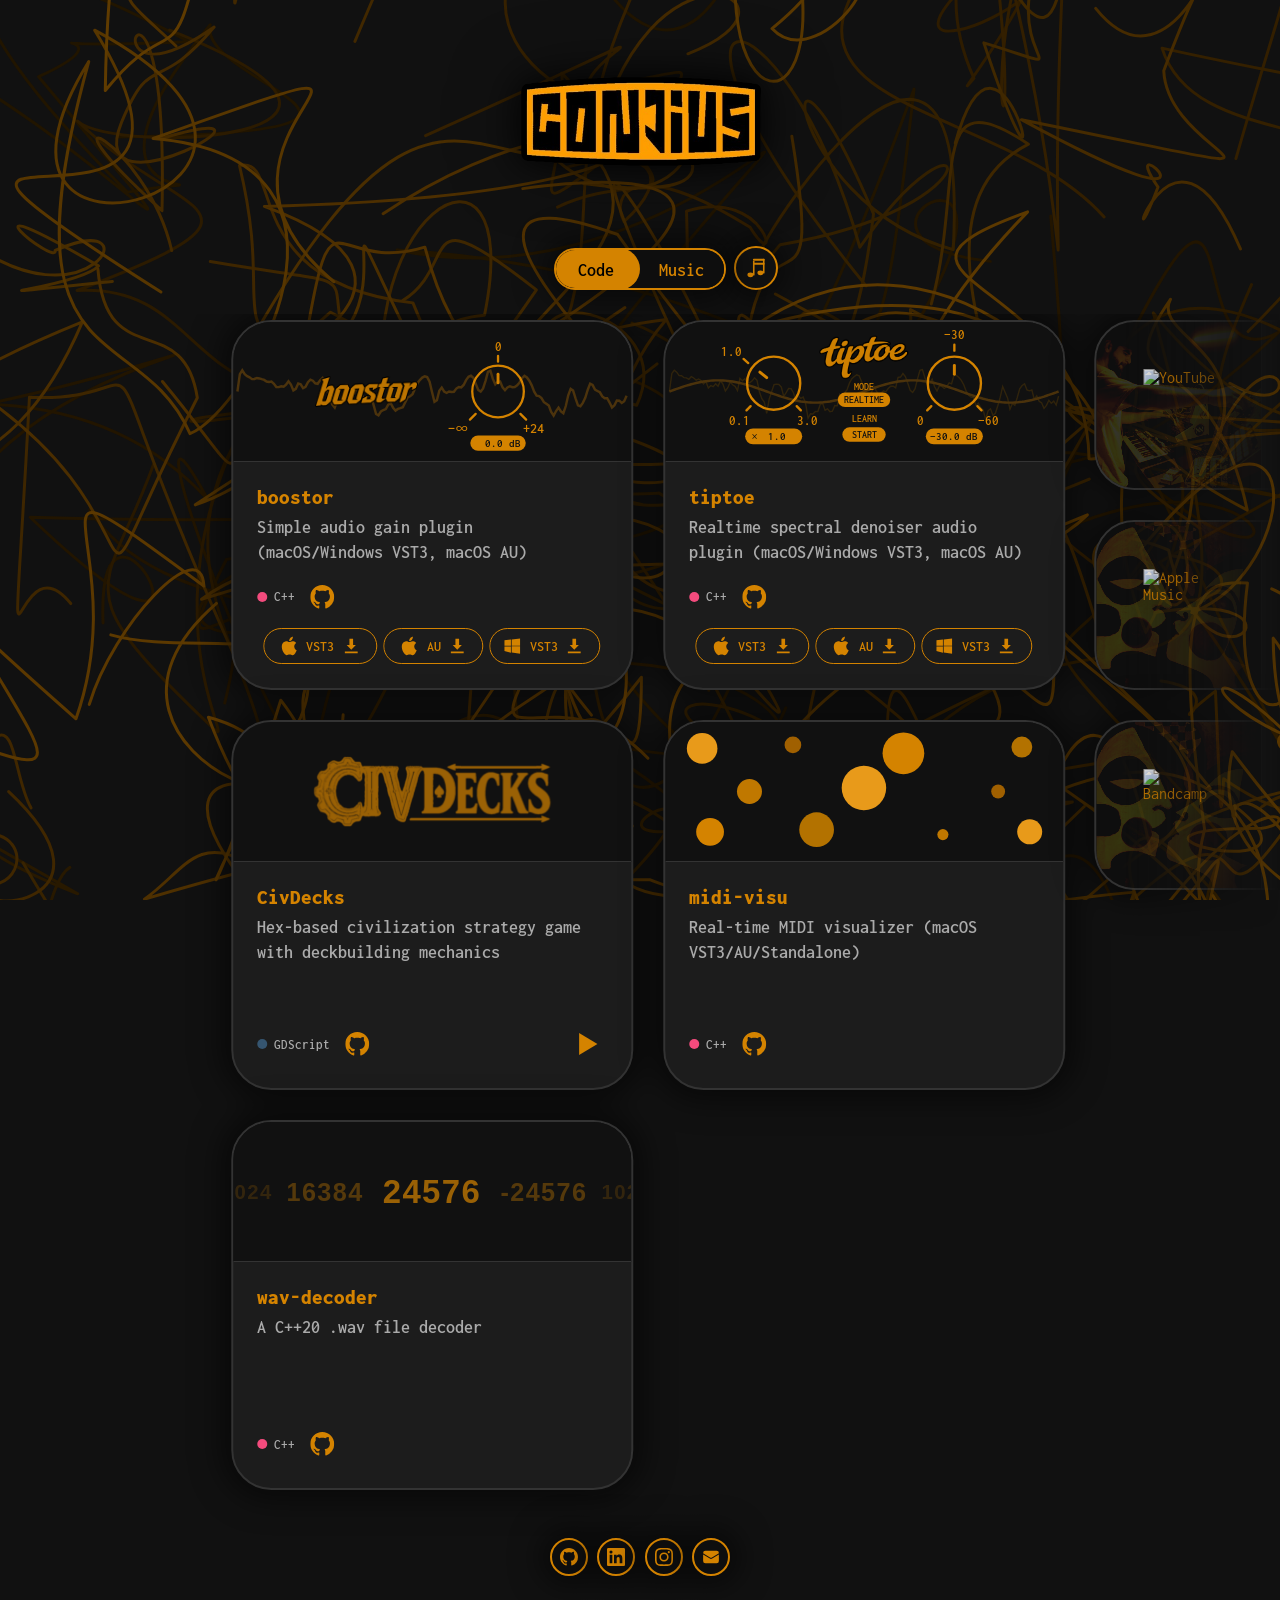
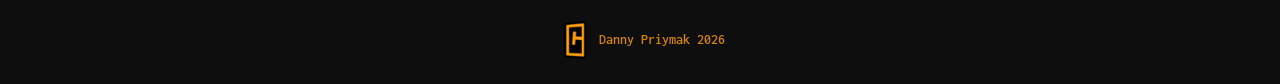
==== commit 4a7f4a76: "tiptoe card: nudge MODE pair down 12px" ====
--- a/index.html
+++ b/index.html
@@ -296,7 +296,7 @@
             '</g>';
             // Mode label + pill — above the Learn pair, matches the in-plugin
             // MODE button (toggles Realtime ↔ HQ; Realtime is the default).
-            var modePill = '<g transform="translate(285,100) scale(0.65)">' +
+            var modePill = '<g transform="translate(285,112) scale(0.65)">' +
                 '<text x="0" y="-22" text-anchor="middle" dominant-baseline="auto" fill="#d48300" font-family="Inconsolata,monospace" font-size="22" font-weight="600">MODE</text>' +
                 '<rect x="-58" y="-16" width="116" height="32" rx="16" ry="16" fill="#d48300"/>' +
                 '<text x="0" y="0" text-anchor="middle" dominant-baseline="central" fill="#111" font-family="Inconsolata,monospace" font-size="22" font-weight="600">REALTIME</text>' +
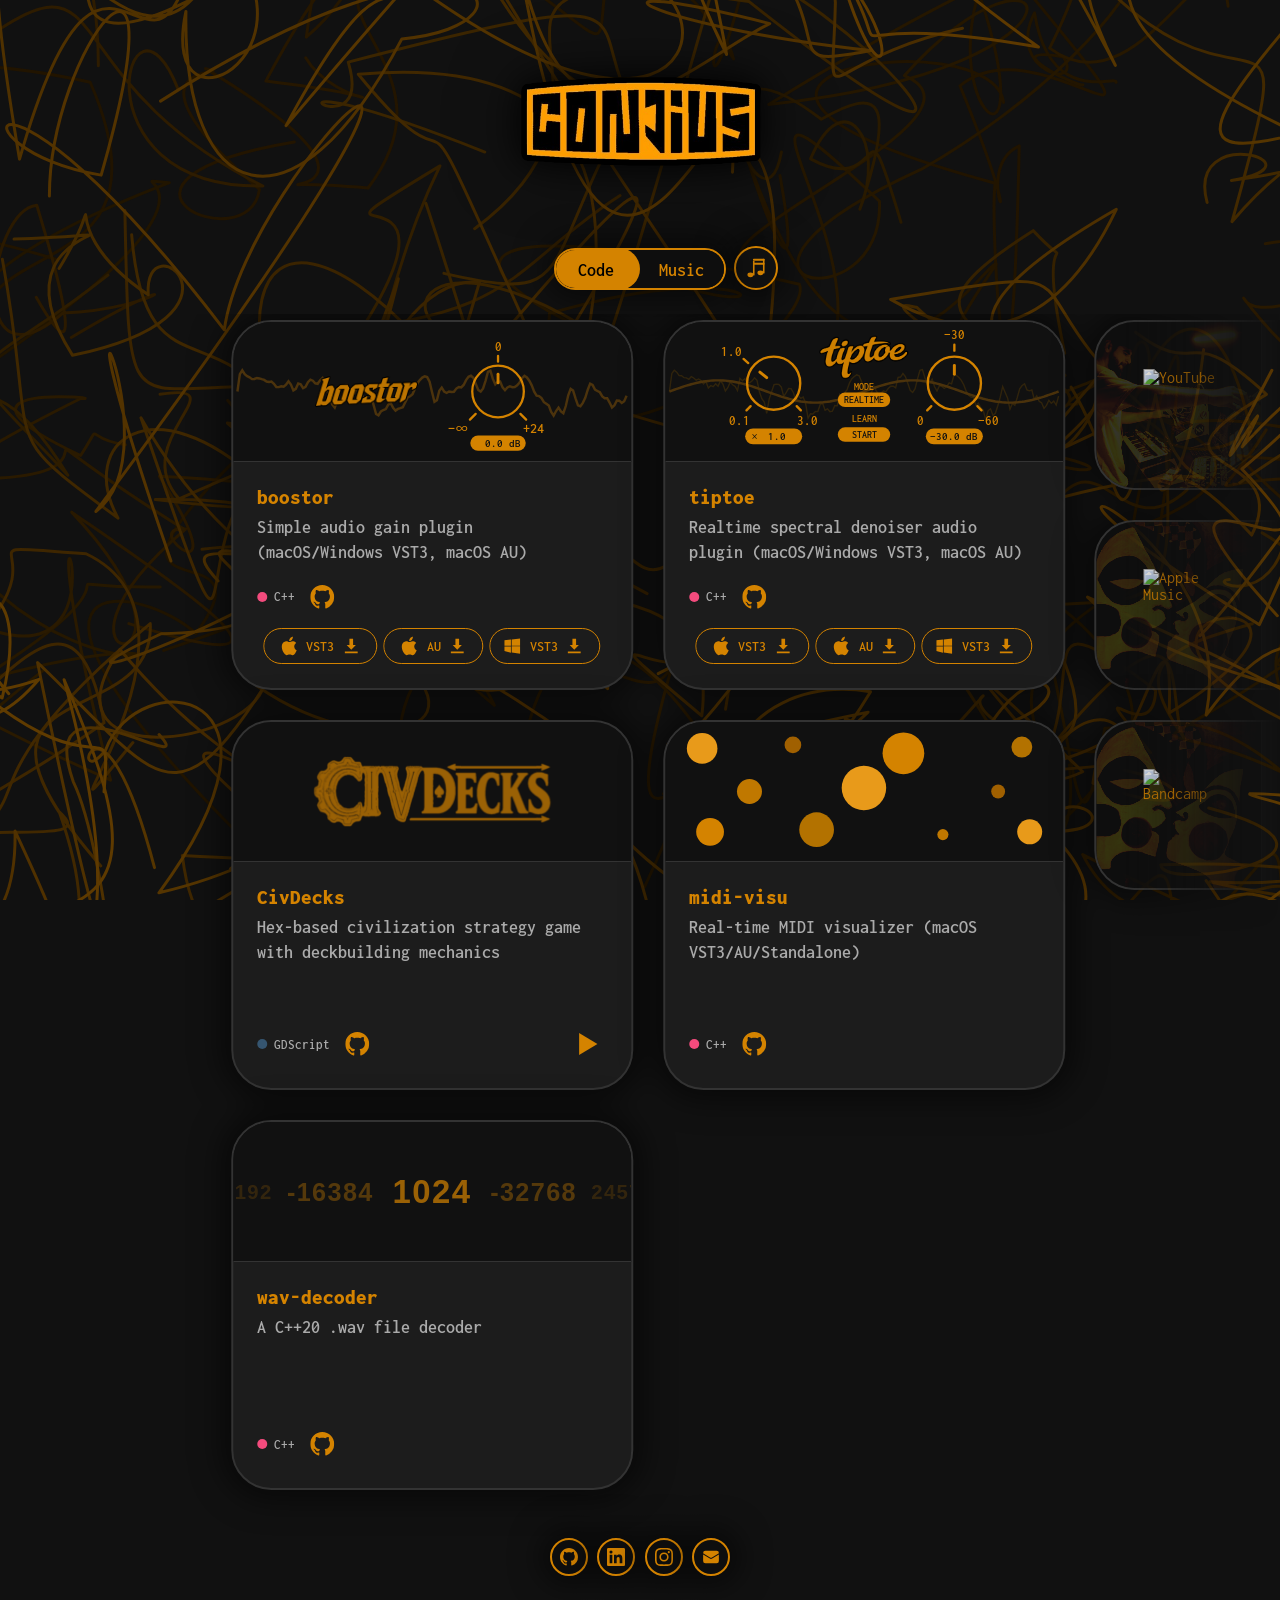
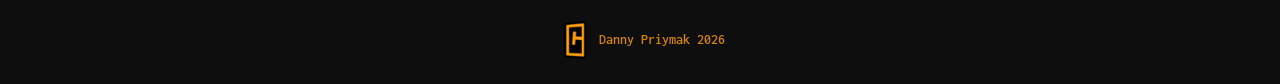
==== commit 6f246b36: "tiptoe card: match LEARN pill width to MODE (116px)" ====
--- a/index.html
+++ b/index.html
@@ -312,8 +312,8 @@
                 '<text id="tiptoe-dot-1" x="41" y="-28" text-anchor="start" dominant-baseline="auto" fill="#d48300" font-family="Inconsolata,monospace" font-size="22" font-weight="600" opacity="0">.</text>' +
                 '<text id="tiptoe-dot-2" x="46" y="-28" text-anchor="start" dominant-baseline="auto" fill="#d48300" font-family="Inconsolata,monospace" font-size="22" font-weight="600" opacity="0">.</text>' +
                 // Button background: filled pill (Start) + outlined pill (Stop, hidden by default)
-                '<rect id="tiptoe-pill-fill" class="knob-pill" x="-48" y="-16" width="96" height="32" rx="16" ry="16" fill="#d48300"/>' +
-                '<rect id="tiptoe-pill-stroke" x="-47" y="-15" width="94" height="30" rx="15" ry="15" fill="none" stroke="#d48300" stroke-width="2.5" opacity="0"/>' +
+                '<rect id="tiptoe-pill-fill" class="knob-pill" x="-58" y="-16" width="116" height="32" rx="16" ry="16" fill="#d48300"/>' +
+                '<rect id="tiptoe-pill-stroke" x="-57" y="-15" width="114" height="30" rx="15" ry="15" fill="none" stroke="#d48300" stroke-width="2.5" opacity="0"/>' +
                 // Button text: Start (default) + Stop (hidden by default)
                 '<text id="tiptoe-start-text" x="0" y="0" text-anchor="middle" dominant-baseline="central" fill="#111" font-family="Inconsolata,monospace" font-size="22" font-weight="600">START</text>' +
                 '<text id="tiptoe-stop-text" x="0" y="0" text-anchor="middle" dominant-baseline="central" fill="#d48300" font-family="Inconsolata,monospace" font-size="22" font-weight="600" opacity="0">STOP</text>' +
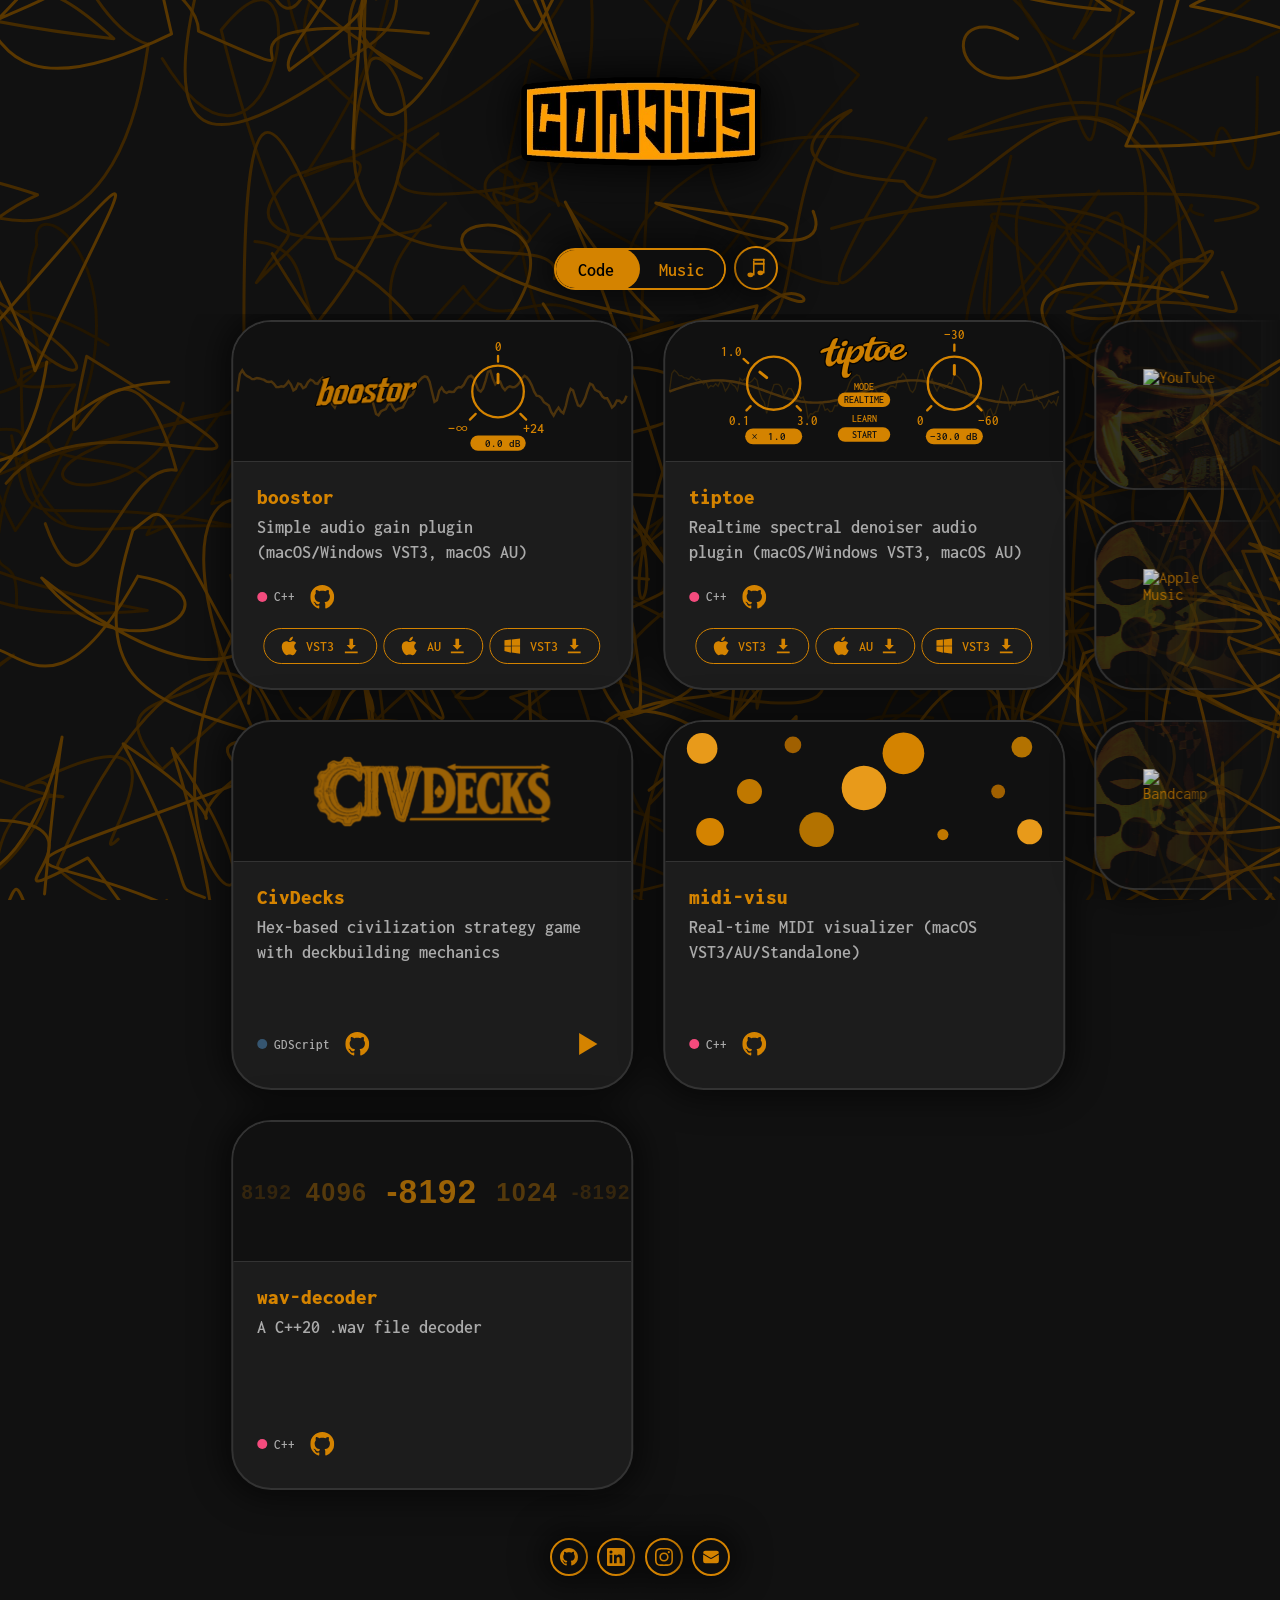
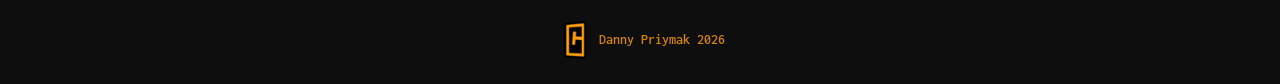
==== commit 85951040: "tiptoe card: MODE toggles every 2 cycles with REALTIME↔HQ fade; click-press scale on both pills" ====
--- a/index.html
+++ b/index.html
@@ -295,11 +295,18 @@
                 '</g>' +
             '</g>';
             // Mode label + pill — above the Learn pair, matches the in-plugin
-            // MODE button (toggles Realtime ↔ HQ; Realtime is the default).
+            // MODE button. Toggles Realtime (filled) ↔ HQ (outlined) every
+            // two full learn cycles, mirroring the user flipping the HQ param.
             var modePill = '<g transform="translate(285,112) scale(0.65)">' +
                 '<text x="0" y="-22" text-anchor="middle" dominant-baseline="auto" fill="#d48300" font-family="Inconsolata,monospace" font-size="22" font-weight="600">MODE</text>' +
-                '<rect x="-58" y="-16" width="116" height="32" rx="16" ry="16" fill="#d48300"/>' +
-                '<text x="0" y="0" text-anchor="middle" dominant-baseline="central" fill="#111" font-family="Inconsolata,monospace" font-size="22" font-weight="600">REALTIME</text>' +
+                // Inner group carries the click-press scale so the "MODE"
+                // label above stays still while the pill depresses.
+                '<g id="tiptoe-mode-press" style="transform-origin:0 0;transform:scale(1)">' +
+                    '<rect id="tiptoe-mode-fill" x="-58" y="-16" width="116" height="32" rx="16" ry="16" fill="#d48300"/>' +
+                    '<rect id="tiptoe-mode-stroke" x="-57" y="-15" width="114" height="30" rx="15" ry="15" fill="none" stroke="#d48300" stroke-width="2.5" opacity="0"/>' +
+                    '<text id="tiptoe-mode-realtime-text" x="0" y="0" text-anchor="middle" dominant-baseline="central" fill="#111" font-family="Inconsolata,monospace" font-size="22" font-weight="600">REALTIME</text>' +
+                    '<text id="tiptoe-mode-hq-text" x="0" y="0" text-anchor="middle" dominant-baseline="central" fill="#d48300" font-family="Inconsolata,monospace" font-size="22" font-weight="600" opacity="0">HQ</text>' +
+                '</g>' +
             '</g>';
             // Learn label + Start pill — centered between knobs, near bottom.
             // Includes hidden overlay elements for the hover cycle: "Learning..." + Stop pill.
@@ -311,12 +318,17 @@
                 '<text id="tiptoe-dot-0" x="36" y="-28" text-anchor="start" dominant-baseline="auto" fill="#d48300" font-family="Inconsolata,monospace" font-size="22" font-weight="600" opacity="0">.</text>' +
                 '<text id="tiptoe-dot-1" x="41" y="-28" text-anchor="start" dominant-baseline="auto" fill="#d48300" font-family="Inconsolata,monospace" font-size="22" font-weight="600" opacity="0">.</text>' +
                 '<text id="tiptoe-dot-2" x="46" y="-28" text-anchor="start" dominant-baseline="auto" fill="#d48300" font-family="Inconsolata,monospace" font-size="22" font-weight="600" opacity="0">.</text>' +
-                // Button background: filled pill (Start) + outlined pill (Stop, hidden by default)
-                '<rect id="tiptoe-pill-fill" class="knob-pill" x="-58" y="-16" width="116" height="32" rx="16" ry="16" fill="#d48300"/>' +
-                '<rect id="tiptoe-pill-stroke" x="-57" y="-15" width="114" height="30" rx="15" ry="15" fill="none" stroke="#d48300" stroke-width="2.5" opacity="0"/>' +
-                // Button text: Start (default) + Stop (hidden by default)
-                '<text id="tiptoe-start-text" x="0" y="0" text-anchor="middle" dominant-baseline="central" fill="#111" font-family="Inconsolata,monospace" font-size="22" font-weight="600">START</text>' +
-                '<text id="tiptoe-stop-text" x="0" y="0" text-anchor="middle" dominant-baseline="central" fill="#d48300" font-family="Inconsolata,monospace" font-size="22" font-weight="600" opacity="0">STOP</text>' +
+                // Inner group carries the click-press scale so the label
+                // ("LEARN"/"LEARNING") above stays still while the pill
+                // depresses on each click.
+                '<g id="tiptoe-learn-press" style="transform-origin:0 0;transform:scale(1)">' +
+                    // Button background: filled pill (Start) + outlined pill (Stop, hidden by default)
+                    '<rect id="tiptoe-pill-fill" class="knob-pill" x="-58" y="-16" width="116" height="32" rx="16" ry="16" fill="#d48300"/>' +
+                    '<rect id="tiptoe-pill-stroke" x="-57" y="-15" width="114" height="30" rx="15" ry="15" fill="none" stroke="#d48300" stroke-width="2.5" opacity="0"/>' +
+                    // Button text: Start (default) + Stop (hidden by default)
+                    '<text id="tiptoe-start-text" x="0" y="0" text-anchor="middle" dominant-baseline="central" fill="#111" font-family="Inconsolata,monospace" font-size="22" font-weight="600">START</text>' +
+                    '<text id="tiptoe-stop-text" x="0" y="0" text-anchor="middle" dominant-baseline="central" fill="#d48300" font-family="Inconsolata,monospace" font-size="22" font-weight="600" opacity="0">STOP</text>' +
+                '</g>' +
             '</g>';
             // Title logo — static, drawn on top of everything (no animation)
             var titleImg = '<image href="img/tiptoe-logo.png" x="215" y="12" width="140" height="75" preserveAspectRatio="xMidYMid meet"/>';
@@ -1964,13 +1976,36 @@
                 pillFill: document.getElementById('tiptoe-pill-fill'),
                 pillStroke: document.getElementById('tiptoe-pill-stroke'),
                 startTxt: document.getElementById('tiptoe-start-text'),
-                stopTxt: document.getElementById('tiptoe-stop-text')
+                stopTxt: document.getElementById('tiptoe-stop-text'),
+                press: document.getElementById('tiptoe-learn-press')
+            };
+            // mode pair elements (REALTIME ↔ HQ fade + press scale)
+            var modeEls = {
+                fill: document.getElementById('tiptoe-mode-fill'),
+                stroke: document.getElementById('tiptoe-mode-stroke'),
+                rtTxt: document.getElementById('tiptoe-mode-realtime-text'),
+                hqTxt: document.getElementById('tiptoe-mode-hq-text'),
+                press: document.getElementById('tiptoe-mode-press')
             };
             var learnCycleStart = null;
             var learnCycleMs = 2800;   // full cycle duration
             var clickMs = 250;         // transition duration at each "click"
             var learnStayMs = 1500;    // stay in Learning state
             // pause between cycles is the remainder of learnCycleMs
+            // Mode state: toggles every 2 full learn cycles. Tracks count of
+            // completed cycles since activation + animates fade between
+            // REALTIME (off, filled) and HQ (on, outlined) over clickMs, kicked
+            // off at the moment the learn button "releases" (end of cycle).
+            var modeState = 0;              // 0 = REALTIME, 1 = HQ (current committed)
+            var modeTarget = 0;             // latest target (toggles at cycle end)
+            var modeTransitionStart = null; // timestamp when the fade began
+            var cyclesCompleted = 0;        // how many full learn cycles have finished
+            var lastCycleBucket = 0;
+            // Click-press kicks: a brief scale-down at each click instant on
+            // BOTH pills (learn clicks twice per cycle, mode clicks on the 2nd
+            // cycle's release). Each entry is { el, tStart, durMs }.
+            var pressKicks = [];
+            var pressMs = 140;              // depress + release duration
 
             var active = false;
             var phase = 0;
@@ -2013,15 +2048,86 @@
                     learnEls.dots[i].setAttribute('opacity', '0');
                     learnEls.dots[i].setAttribute('transform', 'translate(0,8)');
                 }
-            }
+                if (learnEls.press) learnEls.press.style.transform = 'scale(1)';
+                // Mode: reset to REALTIME / filled
+                if (modeEls.fill) {
+                    modeEls.fill  .setAttribute('opacity', '1');
+                    modeEls.stroke.setAttribute('opacity', '0');
+                    modeEls.rtTxt .setAttribute('opacity', '1');
+                    modeEls.hqTxt .setAttribute('opacity', '0');
+                    if (modeEls.press) modeEls.press.style.transform = 'scale(1)';
+                }
+                modeState = 0;
+                modeTarget = 0;
+                modeTransitionStart = null;
+                cyclesCompleted = 0;
+                lastCycleBucket = 0;
+                lastCycleIdx = -1;
+                lastSubPhase = -1;
+                pressKicks = [];
+            }
+
+            // Queue a click-press kick on a given SVG element (scale dip).
+            function kickPress(el, nowMs) {
+                if (!el) return;
+                pressKicks.push({ el: el, tStart: nowMs });
+            }
+
+            function updatePressKicks(nowMs) {
+                var minScale = 0.88;
+                if (pressKicks.length === 0) return;
+                var next = [];
+                for (var i = 0; i < pressKicks.length; i++) {
+                    var k = pressKicks[i];
+                    var t = (nowMs - k.tStart) / pressMs;
+                    if (t >= 1) {
+                        k.el.style.transform = 'scale(1)';
+                        continue;
+                    }
+                    // Down-then-up over pressMs (triangle): 0→min at t=0.5, back to 1 at t=1
+                    var s = t < 0.5
+                        ? 1 - (1 - minScale) * (t / 0.5)
+                        : minScale + (1 - minScale) * ((t - 0.5) / 0.5);
+                    k.el.style.transform = 'scale(' + s.toFixed(3) + ')';
+                    next.push(k);
+                }
+                pressKicks = next;
+            }
+
+            // Sub-phase tracking so a click-kick fires exactly once at the
+            // leading edge of click-down and once at click-up per cycle, and
+            // a mode toggle fires once every other cycle (at click-down).
+            var lastSubPhase = -1; // 0 = in-click-down, 1 = stay, 2 = click-up, 3 = rest
+            var lastCycleIdx = -1;
 
             function updateLearnPair(nowMs) {
                 if (!learnEls.learn) return;
                 if (learnCycleStart === null) learnCycleStart = nowMs;
-                var t = (nowMs - learnCycleStart) % learnCycleMs;
+                var elapsed = nowMs - learnCycleStart;
+                var cycleIdx = Math.floor(elapsed / learnCycleMs);
+                var t = elapsed % learnCycleMs;
                 var p1 = clickMs;               // end of click-to-Learning
                 var p2 = p1 + learnStayMs;      // end of Learning state
                 var p3 = p2 + clickMs;          // end of click-back-to-Learn
+
+                // Detect leading edge of each sub-phase for kick/toggle hooks.
+                var subPhase = t < p1 ? 0 : t < p2 ? 1 : t < p3 ? 2 : 3;
+                if (cycleIdx !== lastCycleIdx) {
+                    // New cycle → click-down on learn button. Mode toggles
+                    // every 2 cycles: kick the mode pill and flip its target.
+                    kickPress(learnEls.press, nowMs);
+                    if (cycleIdx > 0 && cycleIdx % 2 === 0) {
+                        modeTarget = 1 - modeTarget;
+                        modeTransitionStart = nowMs;
+                        kickPress(modeEls.press, nowMs);
+                    }
+                    lastCycleIdx = cycleIdx;
+                    lastSubPhase = 0;
+                } else if (subPhase !== lastSubPhase) {
+                    // Click-up (Stop → Start) on learn button
+                    if (subPhase === 2) kickPress(learnEls.press, nowMs);
+                    lastSubPhase = subPhase;
+                }
 
                 var stateProgress;
                 var dotPhase = 0;
@@ -2046,6 +2152,29 @@
                 learnEls.stopTxt.setAttribute('opacity', aLearning.toFixed(3));
                 learnEls.pillFill.setAttribute('opacity', (1 - stateProgress).toFixed(3));
                 learnEls.pillStroke.setAttribute('opacity', stateProgress.toFixed(3));
+
+                // Mode crossfade — REALTIME (state 0) ↔ HQ (state 1). Fades
+                // over clickMs at each toggle; otherwise sits on current state.
+                var modeT = modeTransitionStart !== null
+                    ? Math.min(1, (nowMs - modeTransitionStart) / clickMs)
+                    : 1;
+                if (modeT >= 1) {
+                    modeState = modeTarget;
+                    modeTransitionStart = null;
+                }
+                // fromState → targetState via linear fade
+                var modeProgress = modeTarget === 1
+                    ? (modeState === 1 ? 1 : modeT)
+                    : (modeState === 0 ? 0 : 1 - modeT);
+                if (modeEls.fill) {
+                    modeEls.fill  .setAttribute('opacity', (1 - modeProgress).toFixed(3));
+                    modeEls.stroke.setAttribute('opacity', modeProgress.toFixed(3));
+                    modeEls.rtTxt .setAttribute('opacity', (1 - modeProgress).toFixed(3));
+                    modeEls.hqTxt .setAttribute('opacity', modeProgress.toFixed(3));
+                }
+
+                // Press-kick scale updates
+                updatePressKicks(nowMs);
 
                 // Dot animation — only active when fully in Learning state
                 for (var i = 0; i < 3; i++) {
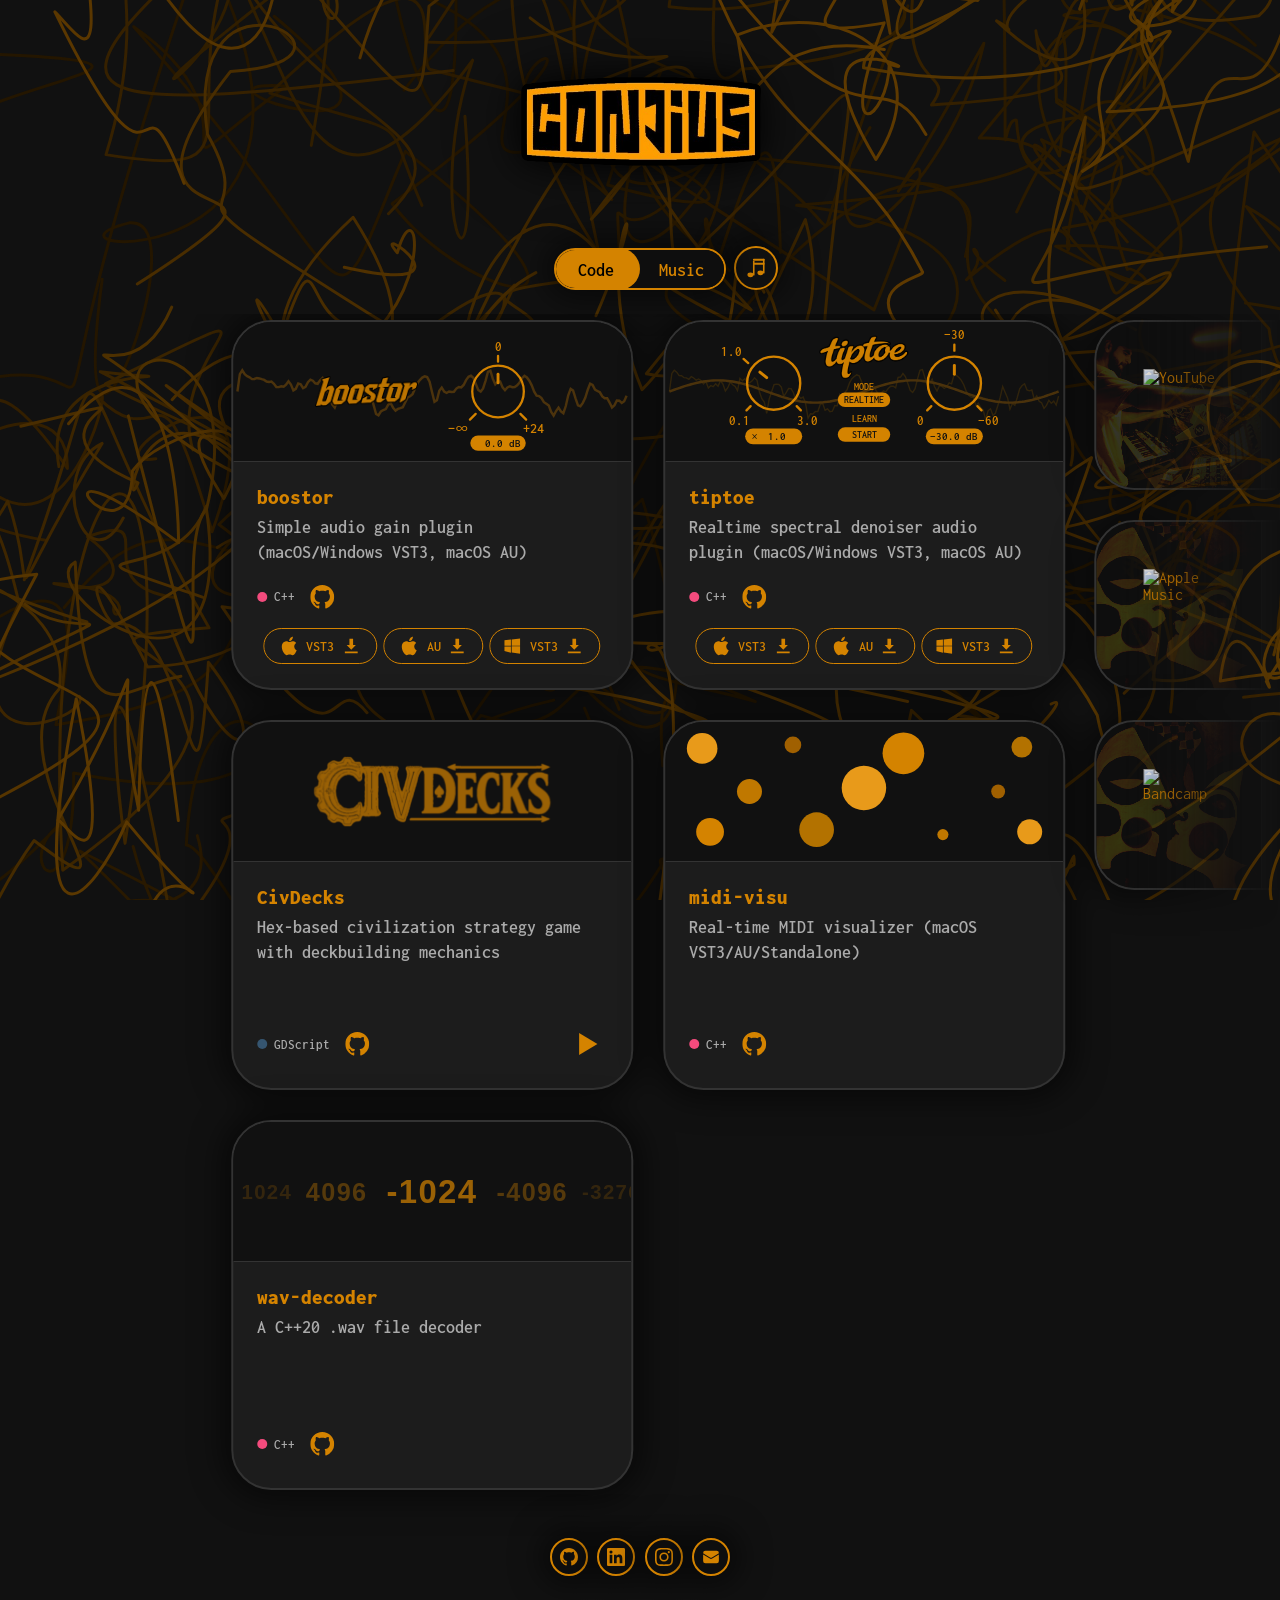
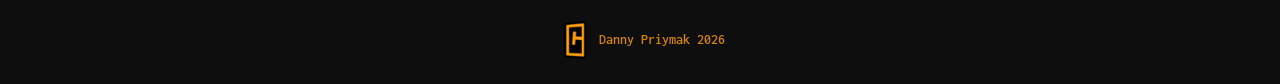
==== commit 21248509: "tiptoe card: mode toggles every cycle (=2 learn clicks); deeper, asymmetric click-press scale via SV" ====
--- a/index.html
+++ b/index.html
@@ -301,7 +301,7 @@
                 '<text x="0" y="-22" text-anchor="middle" dominant-baseline="auto" fill="#d48300" font-family="Inconsolata,monospace" font-size="22" font-weight="600">MODE</text>' +
                 // Inner group carries the click-press scale so the "MODE"
                 // label above stays still while the pill depresses.
-                '<g id="tiptoe-mode-press" style="transform-origin:0 0;transform:scale(1)">' +
+                '<g id="tiptoe-mode-press" transform="scale(1)">' +
                     '<rect id="tiptoe-mode-fill" x="-58" y="-16" width="116" height="32" rx="16" ry="16" fill="#d48300"/>' +
                     '<rect id="tiptoe-mode-stroke" x="-57" y="-15" width="114" height="30" rx="15" ry="15" fill="none" stroke="#d48300" stroke-width="2.5" opacity="0"/>' +
                     '<text id="tiptoe-mode-realtime-text" x="0" y="0" text-anchor="middle" dominant-baseline="central" fill="#111" font-family="Inconsolata,monospace" font-size="22" font-weight="600">REALTIME</text>' +
@@ -321,7 +321,7 @@
                 // Inner group carries the click-press scale so the label
                 // ("LEARN"/"LEARNING") above stays still while the pill
                 // depresses on each click.
-                '<g id="tiptoe-learn-press" style="transform-origin:0 0;transform:scale(1)">' +
+                '<g id="tiptoe-learn-press" transform="scale(1)">' +
                     // Button background: filled pill (Start) + outlined pill (Stop, hidden by default)
                     '<rect id="tiptoe-pill-fill" class="knob-pill" x="-58" y="-16" width="116" height="32" rx="16" ry="16" fill="#d48300"/>' +
                     '<rect id="tiptoe-pill-stroke" x="-57" y="-15" width="114" height="30" rx="15" ry="15" fill="none" stroke="#d48300" stroke-width="2.5" opacity="0"/>' +
@@ -2048,14 +2048,14 @@
                     learnEls.dots[i].setAttribute('opacity', '0');
                     learnEls.dots[i].setAttribute('transform', 'translate(0,8)');
                 }
-                if (learnEls.press) learnEls.press.style.transform = 'scale(1)';
+                if (learnEls.press) learnEls.press.setAttribute('transform', 'scale(1)');
                 // Mode: reset to REALTIME / filled
                 if (modeEls.fill) {
                     modeEls.fill  .setAttribute('opacity', '1');
                     modeEls.stroke.setAttribute('opacity', '0');
                     modeEls.rtTxt .setAttribute('opacity', '1');
                     modeEls.hqTxt .setAttribute('opacity', '0');
-                    if (modeEls.press) modeEls.press.style.transform = 'scale(1)';
+                    if (modeEls.press) modeEls.press.setAttribute('transform', 'scale(1)');
                 }
                 modeState = 0;
                 modeTarget = 0;
@@ -2068,27 +2068,38 @@
             }
 
             // Queue a click-press kick on a given SVG element (scale dip).
+            // Uses the SVG `transform` attribute rather than CSS transform so
+            // the scale composes cleanly with the outer group's translate()
+            // in every browser (Safari in particular is flaky with CSS
+            // transforms on nested <g> inside a transformed parent).
             function kickPress(el, nowMs) {
                 if (!el) return;
                 pressKicks.push({ el: el, tStart: nowMs });
             }
 
             function updatePressKicks(nowMs) {
-                var minScale = 0.88;
+                var minScale = 0.78;                 // deeper dip, clearly visible
                 if (pressKicks.length === 0) return;
                 var next = [];
                 for (var i = 0; i < pressKicks.length; i++) {
                     var k = pressKicks[i];
                     var t = (nowMs - k.tStart) / pressMs;
                     if (t >= 1) {
-                        k.el.style.transform = 'scale(1)';
+                        k.el.setAttribute('transform', 'scale(1)');
                         continue;
                     }
-                    // Down-then-up over pressMs (triangle): 0→min at t=0.5, back to 1 at t=1
-                    var s = t < 0.5
-                        ? 1 - (1 - minScale) * (t / 0.5)
-                        : minScale + (1 - minScale) * ((t - 0.5) / 0.5);
-                    k.el.style.transform = 'scale(' + s.toFixed(3) + ')';
+                    // Ease: fast press-down (0→0.35), slower release (0.35→1)
+                    // so it reads as a real click, not a symmetric pulse.
+                    var s;
+                    if (t < 0.35) {
+                        var td = t / 0.35;
+                        s = 1 - (1 - minScale) * (td * td);        // ease-in
+                    } else {
+                        var tr = (t - 0.35) / 0.65;
+                        var ease = 1 - Math.pow(1 - tr, 2);        // ease-out
+                        s = minScale + (1 - minScale) * ease;
+                    }
+                    k.el.setAttribute('transform', 'scale(' + s.toFixed(3) + ')');
                     next.push(k);
                 }
                 pressKicks = next;
@@ -2116,7 +2127,10 @@
                     // New cycle → click-down on learn button. Mode toggles
                     // every 2 cycles: kick the mode pill and flip its target.
                     kickPress(learnEls.press, nowMs);
-                    if (cycleIdx > 0 && cycleIdx % 2 === 0) {
+                    // Each learn cycle = 2 clicks (down + up). Toggle mode
+                    // on every cycle boundary so mode flips every 2 learn
+                    // clicks, matching the in-plugin behaviour of tapping HQ.
+                    if (cycleIdx > 0) {
                         modeTarget = 1 - modeTarget;
                         modeTransitionStart = nowMs;
                         kickPress(modeEls.press, nowMs);
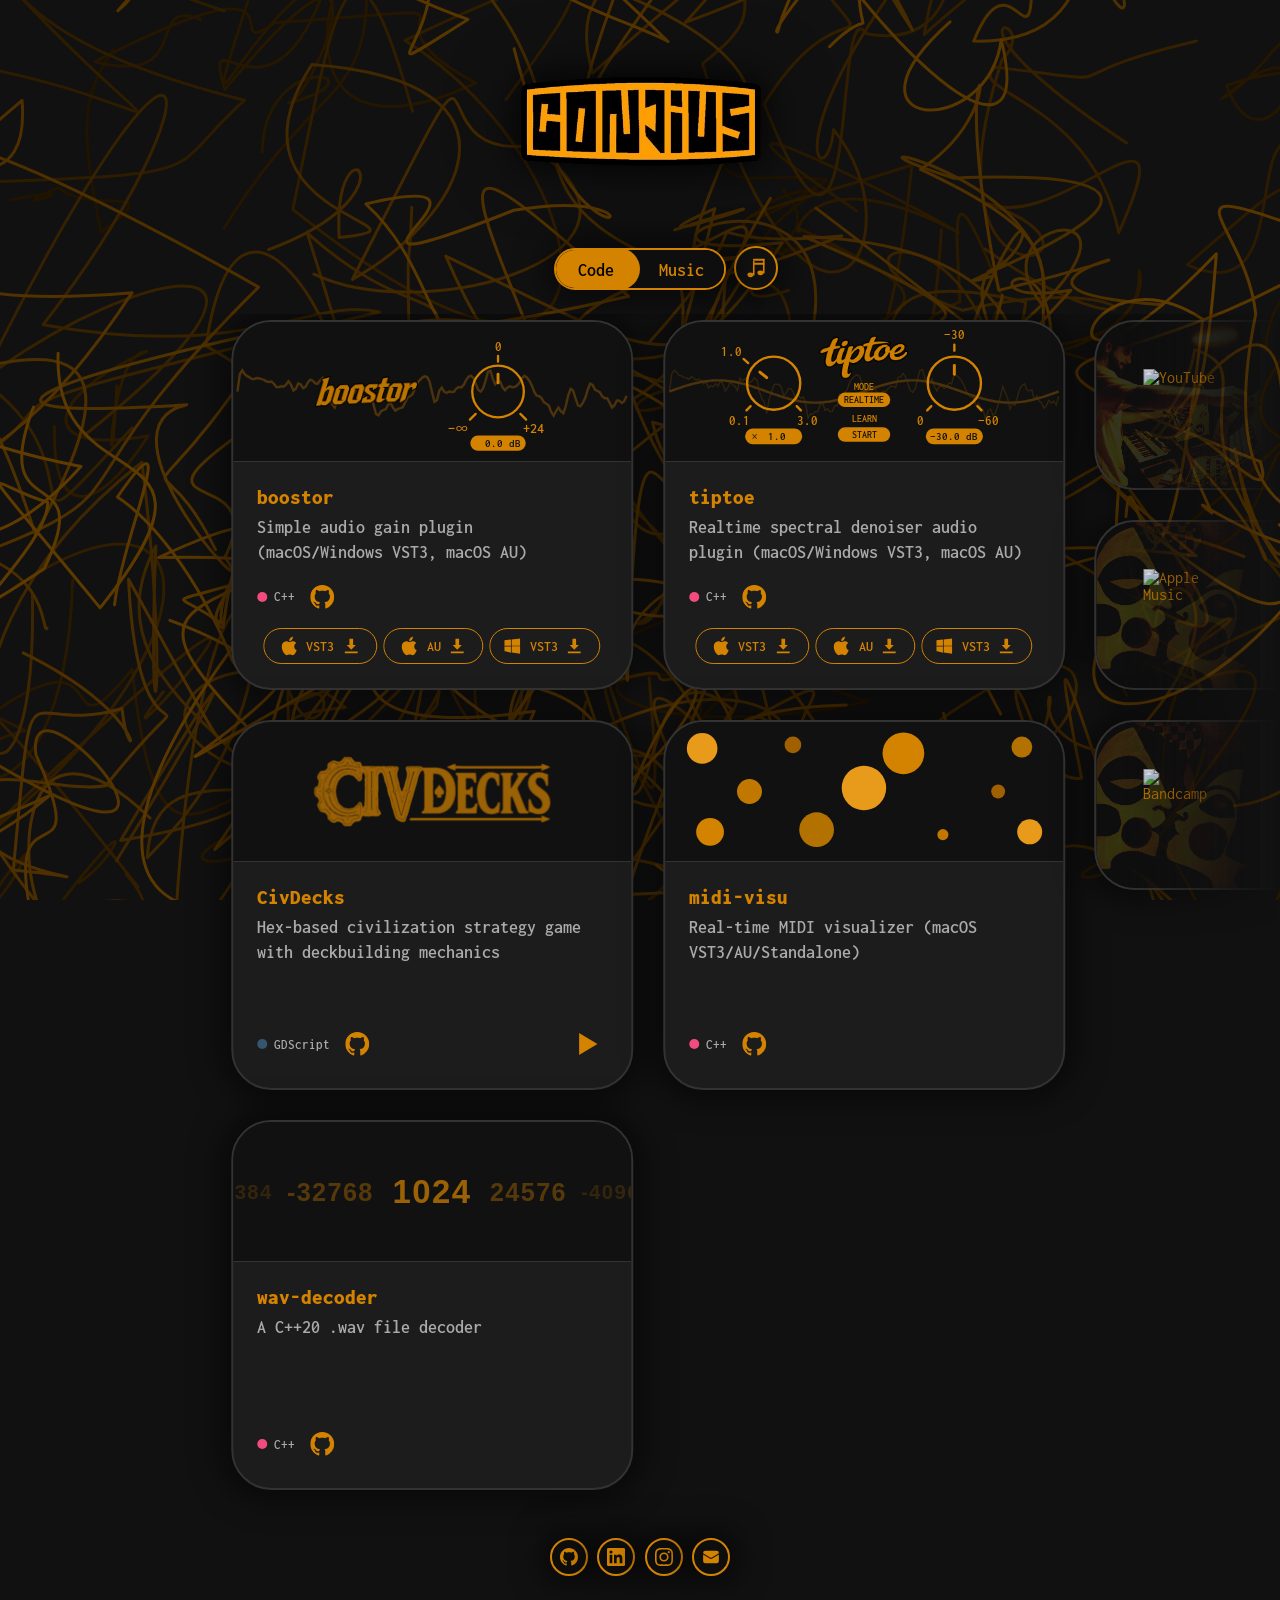
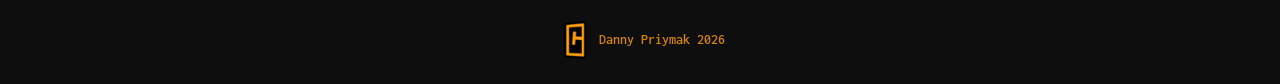
==== commit 37e68073: "boostor card: animate waveform with random jigglyness + scrolling phase, amplitude gated by knob and" ====
--- a/index.html
+++ b/index.html
@@ -3228,16 +3228,59 @@
                 [9.3, 0.5], [14, 0.6], [22, 0.4], [31, 0.35], [38, 0.3],
                 [47, 0.24], [54, 0.2], [66, 0.16], [78, 0.14], [93, 0.1]
             ];
-
-            function buildNoisyPath(ampMul) {
+            // Peak envelope of the original static waveform at ampMul=1:
+            // worst-case constructive interference is (1 + Σ harmonic_amps) * wAmp.
+            // Pre-computed so the animated version below can be clamped to this
+            // envelope — per-sample y is never bigger than what the static
+            // waveform could reach at the knob's +24 dB extreme.
+            var wPeakAt1 = wAmp;
+            for (var _h = 0; _h < wHarmonics.length; _h++) wPeakAt1 += wAmp * wHarmonics[_h][1];
+
+            // Per-point random-walk jitter, persisted frame-to-frame. Each
+            // point lerps toward a random target; when it gets close the
+            // target is re-randomised, producing smooth pseudo-noise.
+            var jiggleY      = new Float32Array(wPts + 1);
+            var jiggleTarget = new Float32Array(wPts + 1);
+            for (var _j = 0; _j <= wPts; _j++) jiggleTarget[_j] = (Math.random() * 2 - 1);
+
+            // Advance the jitter one tick. Called once per rAF regardless of
+            // whether we then rebuild the path — keeps the motion consistent.
+            function stepJiggle() {
+                for (var i = 0; i <= wPts; i++) {
+                    jiggleY[i] += (jiggleTarget[i] - jiggleY[i]) * 0.18;
+                    if (Math.abs(jiggleTarget[i] - jiggleY[i]) < 0.02) {
+                        jiggleTarget[i] = (Math.random() * 2 - 1);
+                    }
+                }
+            }
+
+            function buildNoisyPath(ampMul, phaseT) {
                 var d = 'M';
+                // Scrolling phase offset so the harmonic series drifts over
+                // time — makes the waveform *move* instead of being a frozen
+                // pattern just scaling with the knob.
+                var phi = phaseT || 0;
                 for (var i = 0; i <= wPts; i++) {
                     var t = i / wPts;
                     var x = wx0 + t * ww;
-                    var s = Math.sin(t * Math.PI * 4) * wAmp * ampMul;
+                    // Base: sum of sines with slowly-shifting phases
+                    var s = Math.sin(t * Math.PI * 4 + phi * 0.7) * wAmp;
                     for (var h = 0; h < wHarmonics.length; h++) {
-                        s += Math.sin(t * Math.PI * wHarmonics[h][0]) * wAmp * wHarmonics[h][1] * ampMul;
+                        s += Math.sin(t * Math.PI * wHarmonics[h][0]
+                                      + phi * (0.3 + h * 0.11))
+                             * wAmp * wHarmonics[h][1];
                     }
+                    // Mix in the smooth random-walk jitter. Scale it so that
+                    // (base + jitter) summed at their worst case still fits
+                    // inside wPeakAt1 at ampMul=1.
+                    s += jiggleY[i] * wAmp * 0.9;
+                    // Multiply by knob → straight line at −∞, full motion at +24
+                    s *= ampMul;
+                    // Hard-clamp per sample to the original envelope so the
+                    // animated waveform is never taller than the static one at
+                    // the knob's +24 dB extreme.
+                    if (s >  wPeakAt1) s =  wPeakAt1;
+                    if (s < -wPeakAt1) s = -wPeakAt1;
                     var y = wcy - s;
                     d += (i ? ' L' : '') + x.toFixed(1) + ',' + y.toFixed(1);
                 }
@@ -3248,6 +3291,7 @@
             var fading = false;
             var raf = null;
             var animT = 0;
+            var wavePhase = 0;            // advances each frame → waveform scrolls
             var knobDefault = 0.5;
             var knobCur = knobDefault;
             var lerpRate = 0.08;
@@ -3288,17 +3332,24 @@
             // Default: 0 dB (norm 0.5, indicator pointing up)
             setKnob(knobDefault);
             // Set initial waveform — at 0dB default, half amplitude
-            if (waveNoisyEl) waveNoisyEl.setAttribute('d', buildNoisyPath(knobDefault));
+            if (waveNoisyEl) waveNoisyEl.setAttribute('d', buildNoisyPath(knobDefault, 0));
 
             function tick() {
                 if (fading) {
                     knobCur += (knobDefault - knobCur) * lerpRate;
                     setKnob(knobCur);
-                    if (waveNoisyEl) waveNoisyEl.setAttribute('d', buildNoisyPath(knobCur));
+                    stepJiggle();
+                    wavePhase += 0.02;
+                    if (waveNoisyEl) waveNoisyEl.setAttribute('d', buildNoisyPath(knobCur, wavePhase));
+                    // Stop when knob has settled AND the jitter amplitude
+                    // attenuated to near-zero by the knob (norm=0.5 → still
+                    // some jitter; we accept that — it IS the 0-dB state
+                    // when idle the card isn't hovered yet, so we never fade
+                    // the waveform itself, only let the knob bring it home).
                     if (Math.abs(knobCur - knobDefault) < 0.002) {
                         knobCur = knobDefault;
                         setKnob(knobDefault);
-                        if (waveNoisyEl) waveNoisyEl.setAttribute('d', buildNoisyPath(knobDefault));
+                        if (waveNoisyEl) waveNoisyEl.setAttribute('d', buildNoisyPath(knobDefault, wavePhase));
                         fading = false;
                         animT = 0;
                         raf = null;
@@ -3309,10 +3360,12 @@
                 }
                 if (!hovering) { raf = null; return; }
                 animT += (window.innerWidth <= 600) ? 0.05 : 0.01;
+                wavePhase += 0.025;
                 var target = (Math.sin(animT) + 1) / 2;
                 knobCur += (target - knobCur) * lerpRate;
                 setKnob(knobCur);
-                if (waveNoisyEl) waveNoisyEl.setAttribute('d', buildNoisyPath(knobCur));
+                stepJiggle();
+                if (waveNoisyEl) waveNoisyEl.setAttribute('d', buildNoisyPath(knobCur, wavePhase));
                 raf = requestAnimationFrame(tick);
             }
 
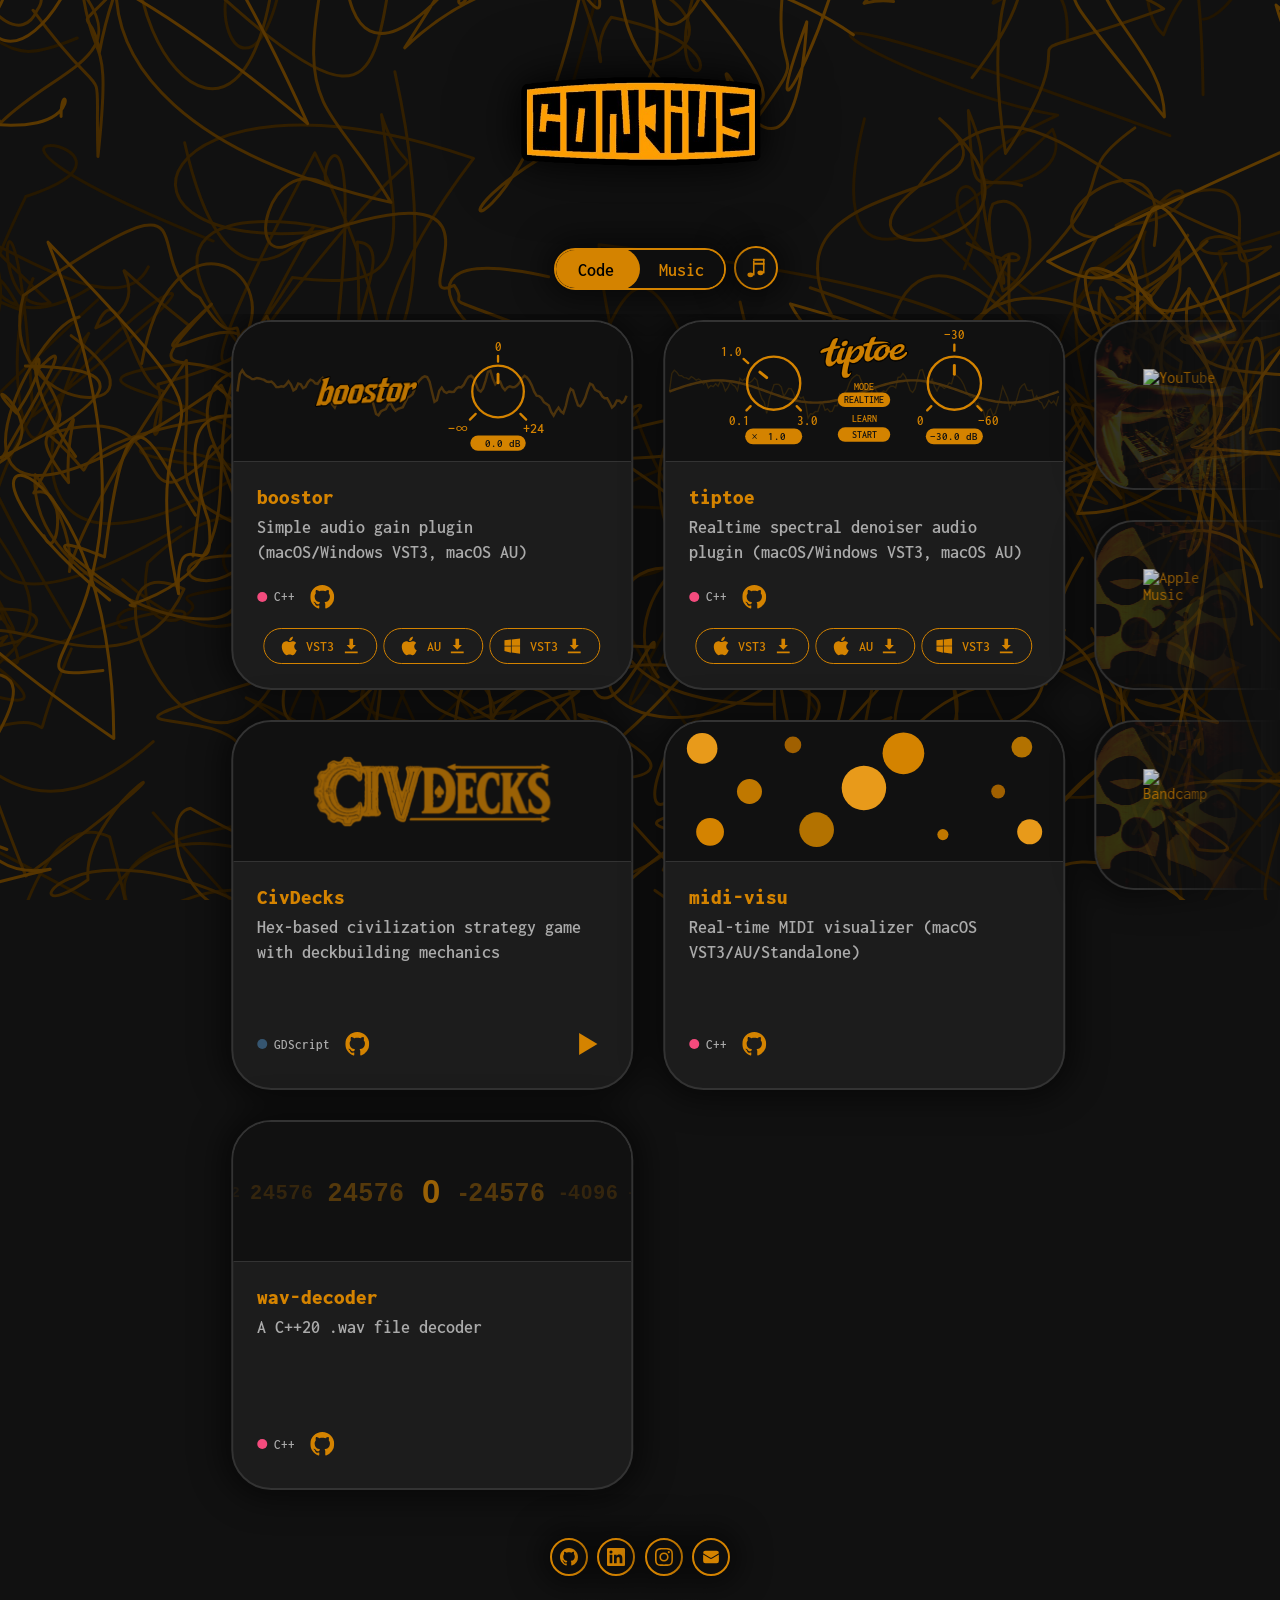
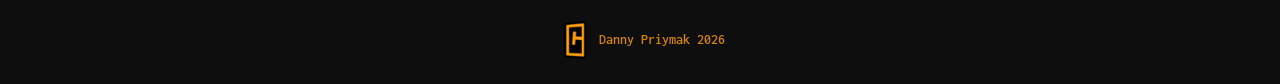
==== commit 16546ec6: "boostor card: jiggle 1.7x quicker (lerp 0.18→0.306)" ====
--- a/index.html
+++ b/index.html
@@ -3247,7 +3247,7 @@
             // whether we then rebuild the path — keeps the motion consistent.
             function stepJiggle() {
                 for (var i = 0; i <= wPts; i++) {
-                    jiggleY[i] += (jiggleTarget[i] - jiggleY[i]) * 0.18;
+                    jiggleY[i] += (jiggleTarget[i] - jiggleY[i]) * 0.306;
                     if (Math.abs(jiggleTarget[i] - jiggleY[i]) < 0.02) {
                         jiggleTarget[i] = (Math.random() * 2 - 1);
                     }
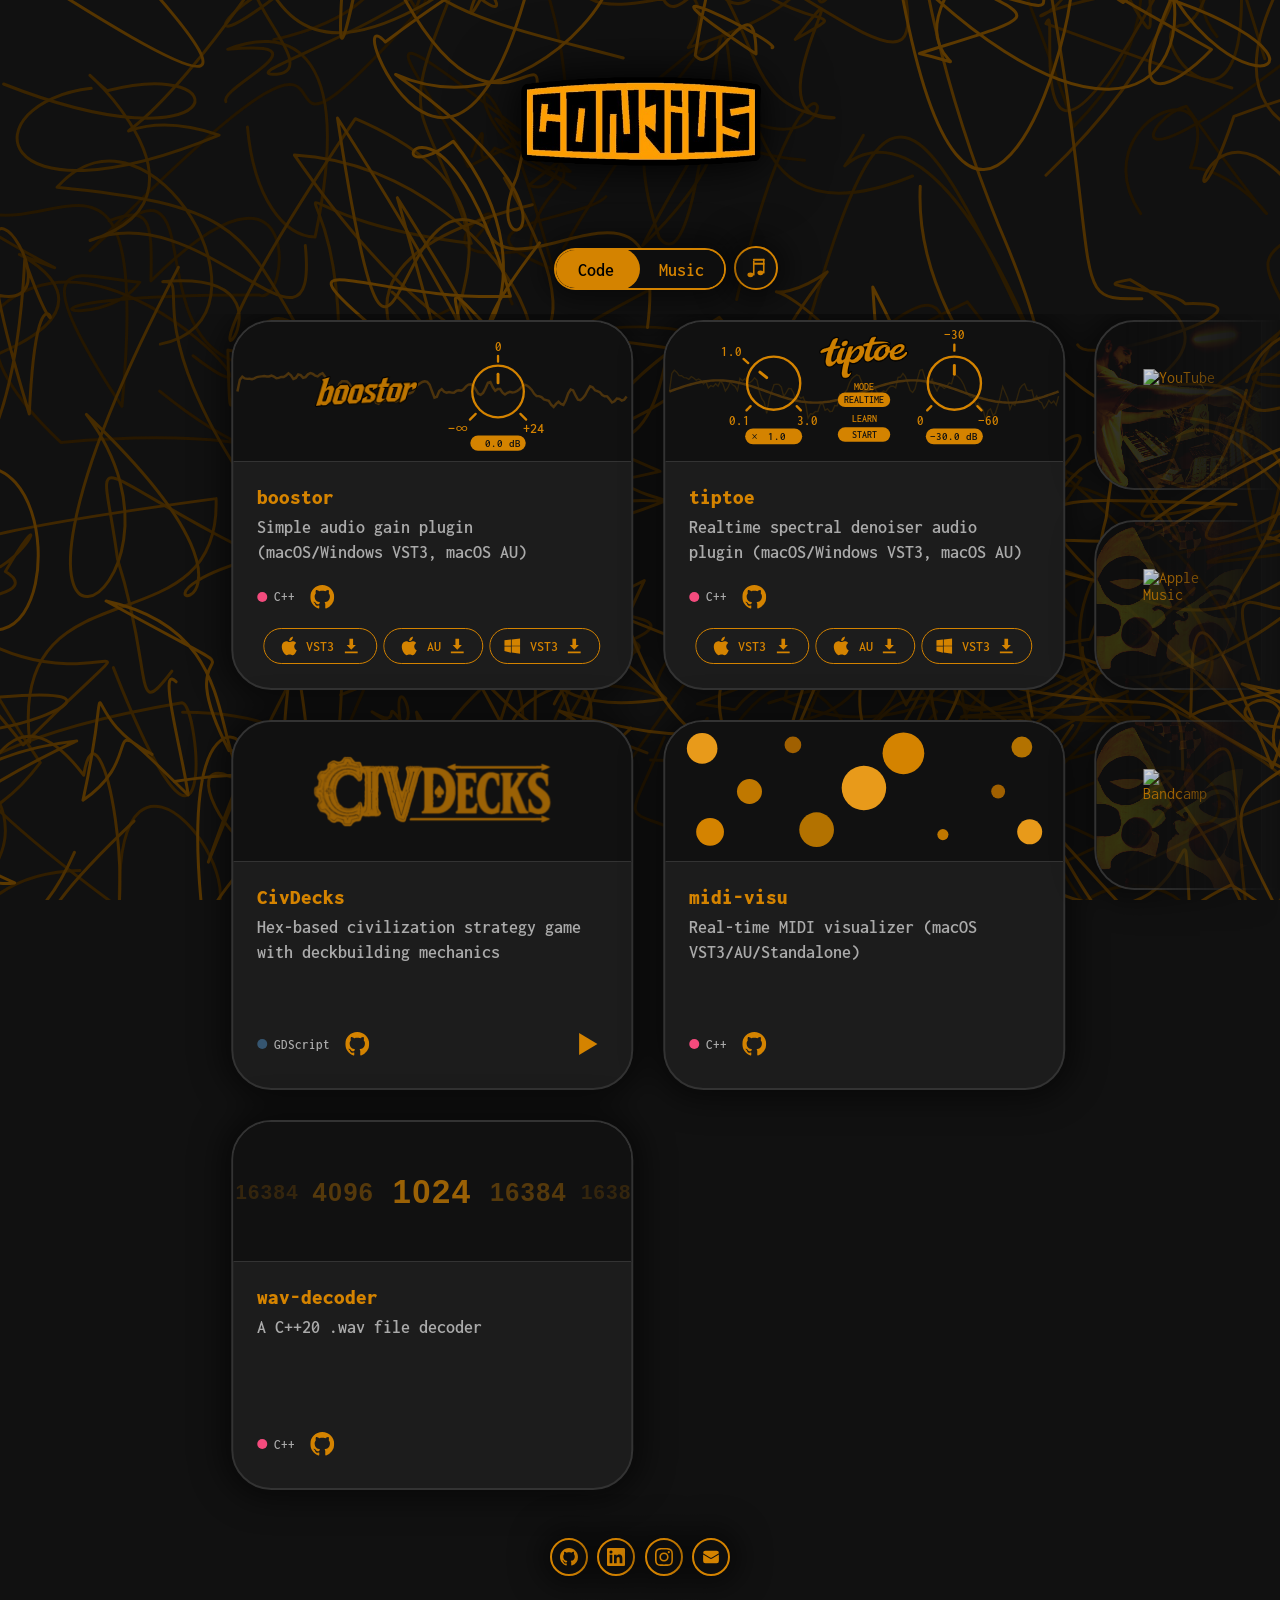
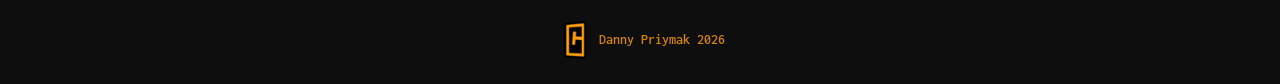
==== commit 1ee68701: "boostor card: lower peak amp (30→22) + add low-freq body to waveform outline" ====
--- a/index.html
+++ b/index.html
@@ -3223,10 +3223,17 @@
             if (!card) return;
 
             // Waveform constants — same structure as tiptoe background
-            var wPts = 160, wx0 = 5, wx1 = 565, ww = wx1 - wx0, wcy = 100, wAmp = 30;
+            var wPts = 160, wx0 = 5, wx1 = 565, ww = wx1 - wx0, wcy = 100, wAmp = 22;
+            // Mixture of low-frequency body + mid/high-frequency detail.
+            // Non-integer frequencies so harmonics don't align into a
+            // periodic pattern — gives the outline real low-freq shape
+            // (big dips + crests) in addition to the fine high-freq hash.
             var wHarmonics = [
-                [9.3, 0.5], [14, 0.6], [22, 0.4], [31, 0.35], [38, 0.3],
-                [47, 0.24], [54, 0.2], [66, 0.16], [78, 0.14], [93, 0.1]
+                // Low-frequency body (new) — broad crests/dips across the view
+                [1.4, 0.50], [2.3, 0.60], [3.2, 0.38], [5.1, 0.30],
+                // Mid/high-frequency detail (existing, slightly rebalanced)
+                [9.3, 0.42], [14, 0.5], [22, 0.34], [31, 0.3], [38, 0.26],
+                [47, 0.2], [54, 0.17], [66, 0.14], [78, 0.12], [93, 0.09]
             ];
             // Peak envelope of the original static waveform at ampMul=1:
             // worst-case constructive interference is (1 + Σ harmonic_amps) * wAmp.
